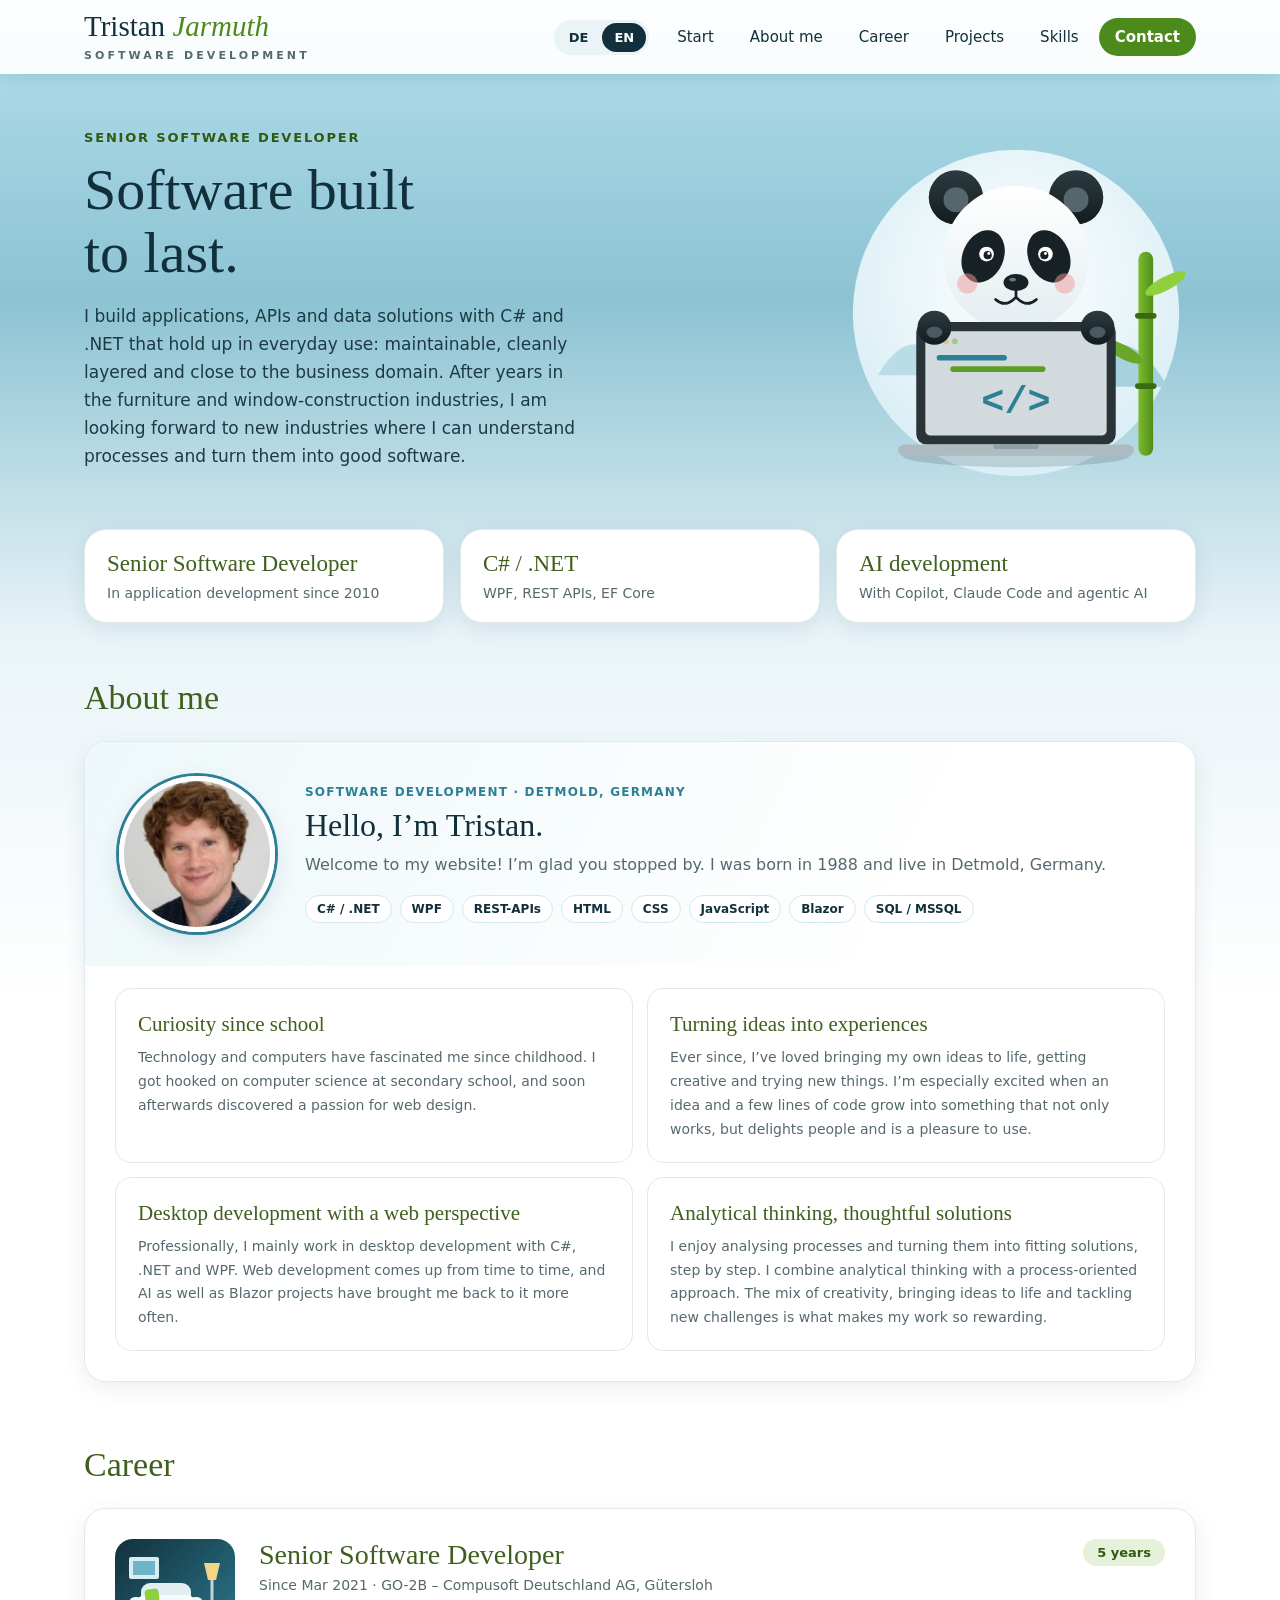
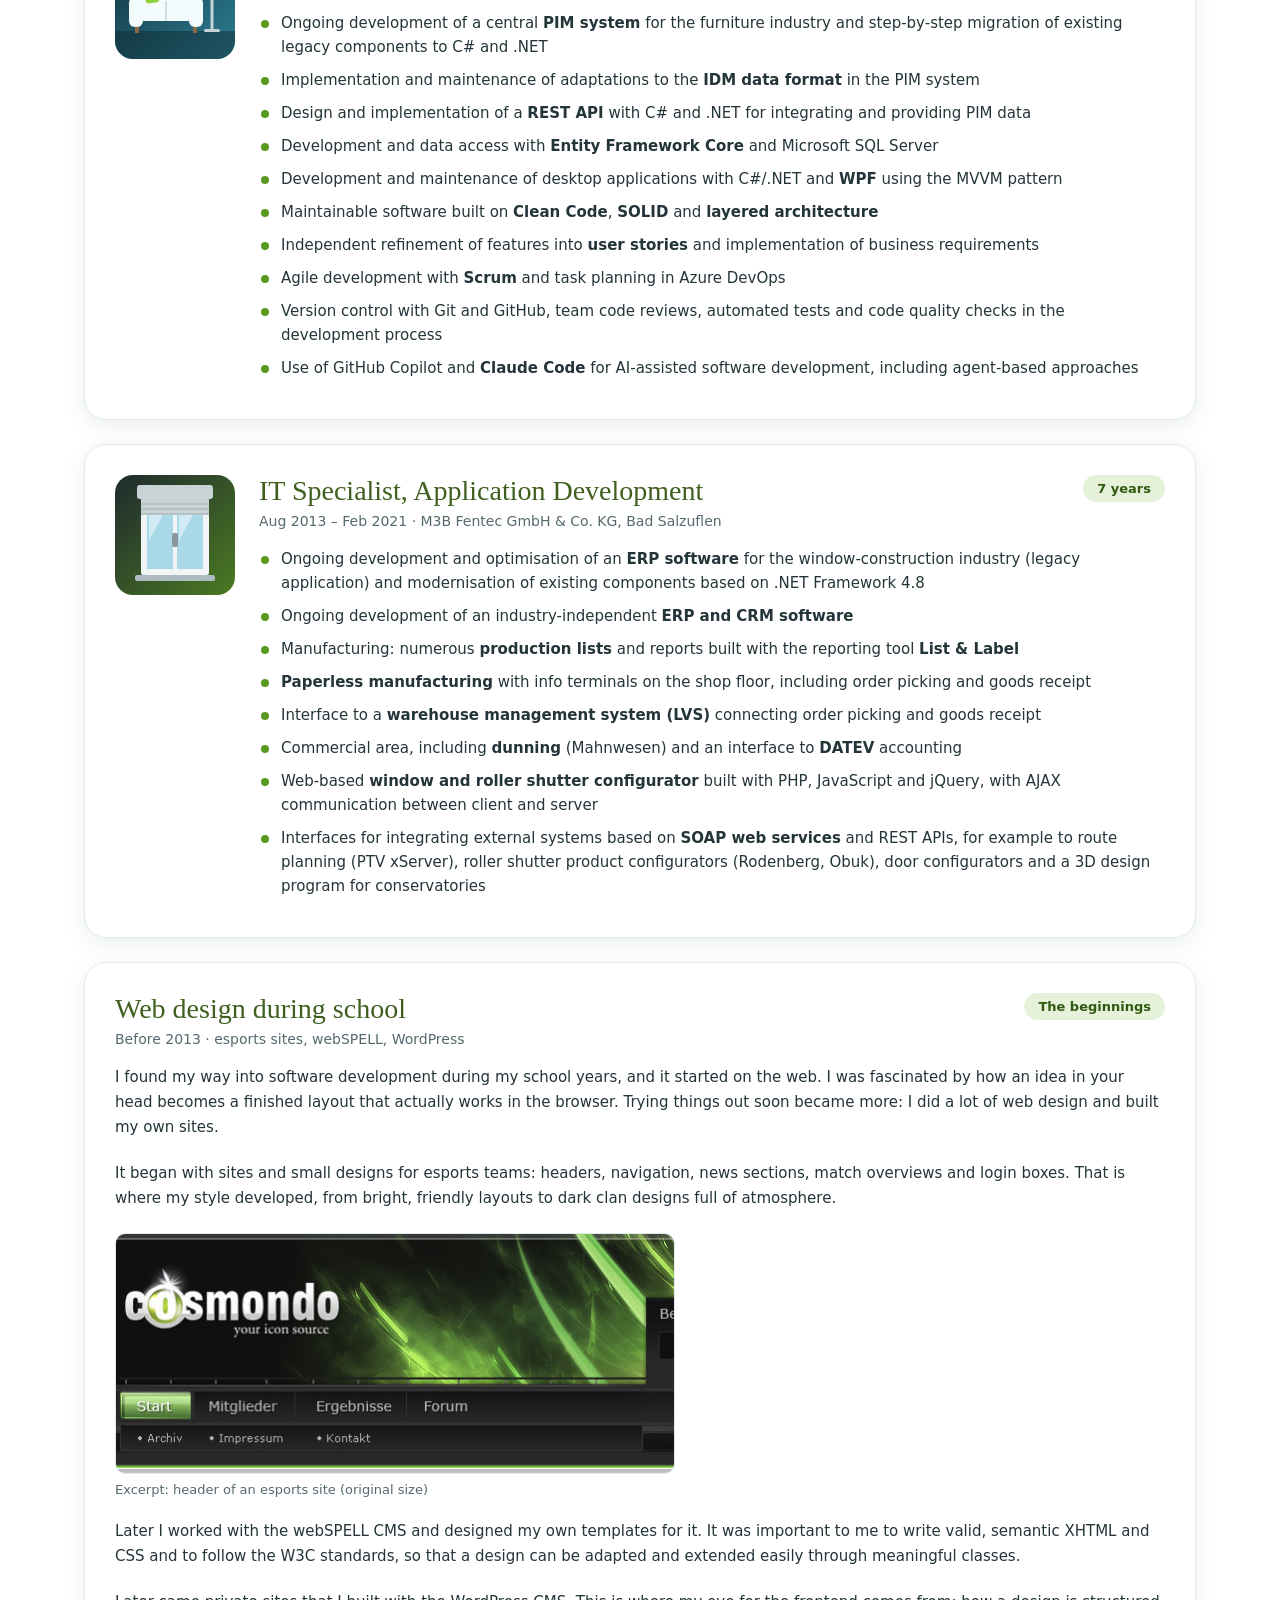
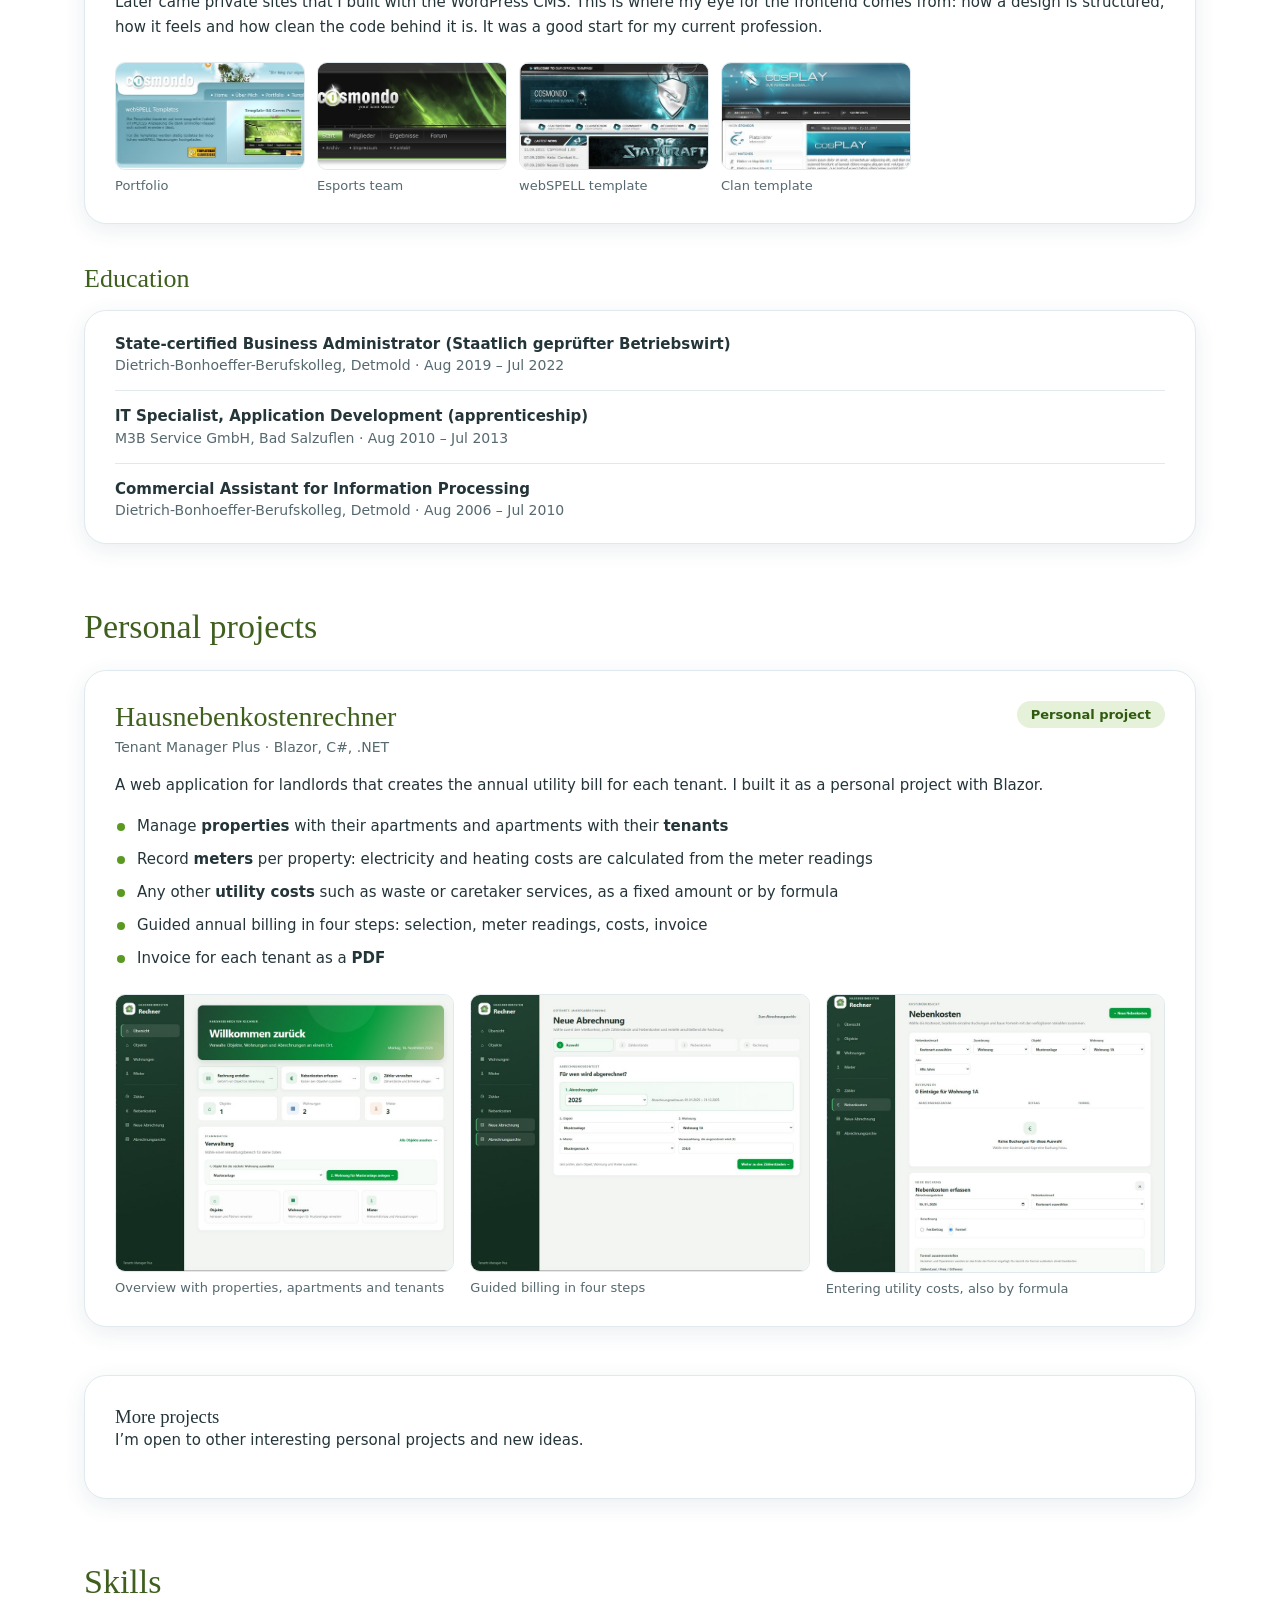
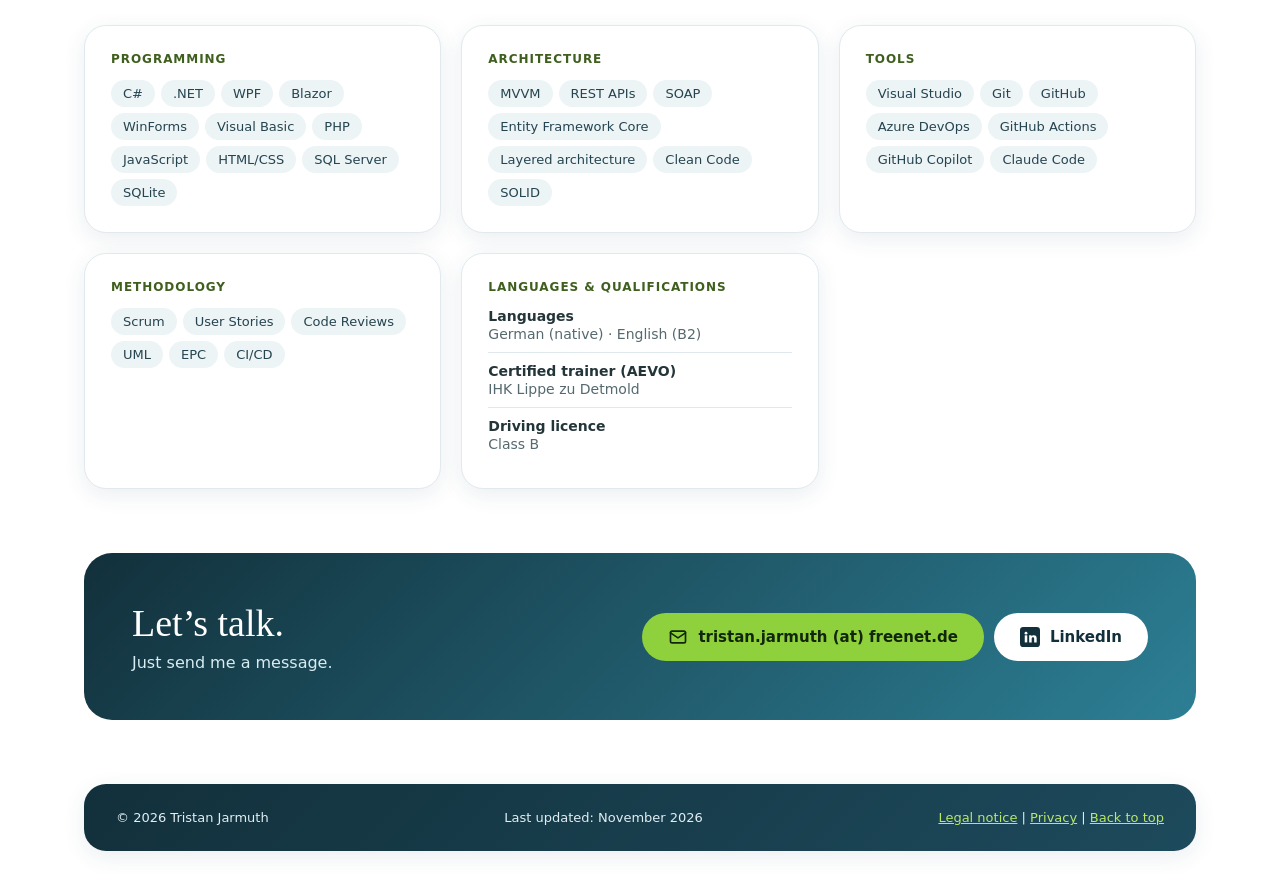
==== index.html @ af9ac6c4 "Refresh stylesheet cache for project spacing" ====
<!doctype html>
<html lang="de">
<head>
<meta charset="utf-8">
<meta name="viewport" content="width=device-width, initial-scale=1">
<title>Tristan Jarmuth | Softwareentwickler aus Detmold</title>
<meta name="description" content="Tristan Jarmuth aus Detmold, Lippe: Senior Softwareentwickler für C#, .NET, WPF und Blazor. Projekte, Webentwicklung und beruflicher Werdegang.">
<link rel="canonical" href="https://tjarmuth.github.io/">
<meta name="robots" content="index, follow">
<meta property="og:type" content="website">
<meta property="og:title" content="Tristan Jarmuth | Softwareentwickler aus Detmold">
<meta property="og:description" content="Senior Softwareentwickler aus Detmold, Lippe – mit Erfahrung in C#, .NET, WPF, Blazor und Webentwicklung.">
<meta property="og:url" content="https://tjarmuth.github.io/">
<meta property="og:locale" content="de_DE">
<meta property="og:site_name" content="Tristan Jarmuth">
<meta name="twitter:card" content="summary">
<script type="application/ld+json">
{
  "@context": "https://schema.org",
  "@type": "Person",
  "name": "Tristan Jarmuth",
  "url": "https://tjarmuth.github.io/",
  "jobTitle": "Senior Software Developer",
  "address": {
    "@type": "PostalAddress",
    "addressLocality": "Detmold",
    "addressRegion": "Lippe, North Rhine-Westphalia",
    "addressCountry": "DE"
  },
  "knowsAbout": ["C#", ".NET", "WPF", "Blazor", "Web development", "Software development"]
}
</script>
<link rel="stylesheet" href="css/style.css?v=20261117">
</head>
<body>
<div class="page">
<input type="radio" name="lang" id="lang-de" class="lang-input" checked="">
<input type="radio" name="lang" id="lang-en" class="lang-input">

<!-- ===== Kopfzeile ===== -->
<header class="site-header">
  <div class="header-bar container">
    <a class="logo" href="#start">
      <span>
        <span class="logo-name">Tristan <em>Jarmuth</em></span>
        <span class="logo-sub">Software Development</span>
      </span>
    </a>
    <div class="lang-switch">
      <label for="lang-de">DE</label>
      <label for="lang-en">EN</label>
    </div>
    <input type="checkbox" id="nav-toggle" class="nav-toggle">
    <label for="nav-toggle" class="burger"><span class="sr-only"><span lang="de">Menü</span><span lang="en">Menu</span></span>
      <svg width="22" height="22" viewBox="0 0 22 22" aria-hidden="true"><path d="M3 6h16M3 11h16M3 16h16" stroke="#12303b" stroke-width="2" stroke-linecap="round"></path></svg>
    </label>
    <nav class="menu">
      <a href="#start">Start</a>
      <a href="#ueber-mich"><span lang="de">Über mich</span><span lang="en">About me</span></a>
      <a href="#werdegang"><span lang="de">Werdegang</span><span lang="en">Career</span></a>
      <a href="#projekte"><span lang="de">Projekte</span><span lang="en">Projects</span></a>
      <a href="#skills">Skills</a>
      <a class="menu-cta" href="#kontakt"><span lang="de">Kontakt</span><span lang="en">Contact</span></a>
    </nav>
  </div>
</header>

<main class="container">

  <!-- ===== Start ===== -->
  <section id="start" class="hero">
    <div class="hero-text">
      <div class="eyebrow">Senior Software Developer</div>
      <h1><span lang="de">Software, die<br>lange trägt.</span><span lang="en">Software built<br>to last.</span></h1>
      <p><span lang="de">Ich entwickle mit C# und .NET Anwendungen, APIs und Datenlösungen, die im Alltag funktionieren: wartbar, sauber geschichtet und nah an der Fachlichkeit. Nach Jahren in der Möbel- und Fensterbaubranche freue ich mich auf neue Branchen, in denen ich Abläufe verstehen und daraus gute Software bauen kann.</span><span lang="en">I build applications, APIs and data solutions with C# and .NET that hold up in everyday use: maintainable, cleanly layered and close to the business domain. After years in the furniture and window-construction industries, I am looking forward to new industries where I can understand processes and turn them into good software.</span></p>
    </div>
    <div class="hero-art">
<svg width="340" height="340" viewBox="0 0 300 300" class="hero-svg" aria-hidden="true">
<defs>
<radialGradient id="pbg" cx="50%" cy="40%" r="60%"><stop offset="0" stop-color="#ffffff"></stop><stop offset="1" stop-color="#d9eef5"></stop></radialGradient>
<linearGradient id="pw" x1="0" y1="0" x2="0" y2="1"><stop offset="0" stop-color="#ffffff"></stop><stop offset="1" stop-color="#e3edf0"></stop></linearGradient>
<linearGradient id="pd" x1="0" y1="0" x2="0" y2="1"><stop offset="0" stop-color="#2d3b40"></stop><stop offset="1" stop-color="#121b1e"></stop></linearGradient>
<linearGradient id="pg" x1="0" y1="0" x2="1" y2="0"><stop offset="0" stop-color="#7dbb2e"></stop><stop offset="1" stop-color="#4f8d1a"></stop></linearGradient>
</defs>
<circle cx="150" cy="150" r="144" fill="url(#pbg)"></circle>
<path d="M28 205 Q60 150 96 205 Z" fill="#b9dce8"></path><path d="M200 215 Q240 140 284 215 Z" fill="#a6d2e0"></path>
<ellipse cx="150" cy="276" rx="100" ry="10" fill="#12303b" opacity="0.16"></ellipse>
<rect x="258" y="96" width="13" height="180" rx="6.5" fill="url(#pg)"></rect>
<rect x="255" y="150" width="19" height="5" rx="2.5" fill="#3a6b12"></rect><rect x="255" y="212" width="19" height="5" rx="2.5" fill="#3a6b12"></rect>
<ellipse cx="282" cy="124" rx="20" ry="6" fill="#8fd13c" transform="rotate(-28 282 124)"></ellipse><ellipse cx="244" cy="184" rx="20" ry="6" fill="#6aa629" transform="rotate(28 244 184)"></ellipse>
<circle cx="97" cy="48" r="24" fill="url(#pd)"></circle><circle cx="203" cy="48" r="24" fill="url(#pd)"></circle>
<circle cx="97" cy="50" r="11" fill="#55666c"></circle><circle cx="203" cy="50" r="11" fill="#55666c"></circle>
<circle cx="150" cy="102" r="64" fill="url(#pw)"></circle>
<ellipse cx="121" cy="100" rx="18" ry="24" fill="#182125" transform="rotate(24 121 100)"></ellipse><ellipse cx="179" cy="100" rx="18" ry="24" fill="#182125" transform="rotate(-24 179 100)"></ellipse>
<circle cx="124" cy="98" r="6.5" fill="#ffffff"></circle><circle cx="176" cy="98" r="6.5" fill="#ffffff"></circle>
<circle cx="125" cy="99" r="3.6" fill="#182125"></circle><circle cx="175" cy="99" r="3.6" fill="#182125"></circle>
<circle cx="126" cy="97.5" r="1.3" fill="#ffffff"></circle><circle cx="176" cy="97.5" r="1.3" fill="#ffffff"></circle>
<ellipse cx="150" cy="123" rx="11" ry="7.5" fill="#182125"></ellipse><ellipse cx="147" cy="120.5" rx="3" ry="1.6" fill="#6a7c82"></ellipse>
<path d="M150 130 L150 136 M150 136 Q141 146 132 138 M150 136 Q159 146 168 138" fill="none" stroke="#182125" stroke-width="2.4" stroke-linecap="round"></path>
<circle cx="107" cy="124" r="9" fill="#f29a9a" opacity="0.5"></circle><circle cx="193" cy="124" r="9" fill="#f29a9a" opacity="0.5"></circle>
<rect x="62" y="158" width="176" height="108" rx="9" fill="#2a3338"></rect>
<rect x="70" y="166" width="160" height="92" rx="4" fill="#d3dadd"></rect>
<circle cx="80" cy="175" r="2.6" fill="#c9a0a0"></circle><circle cx="88" cy="175" r="2.6" fill="#d8c58a"></circle><circle cx="96" cy="175" r="2.6" fill="#a3c98a"></circle>
<rect x="80" y="187" width="62" height="5" rx="2.5" fill="#2d7f95"></rect><rect x="92" y="197" width="84" height="5" rx="2.5" fill="#5f9e24"></rect><text x="150" y="238" text-anchor="middle" font-family="'Courier New', monospace" font-size="34" font-weight="700" fill="#2d7f95">&lt;/&gt;</text>
<rect x="46" y="266" width="208" height="10" rx="5" fill="#aebcc1"></rect><rect x="130" y="266" width="40" height="4" rx="2" fill="#8fa0a6"></rect>
<circle cx="78" cy="163" r="15" fill="url(#pd)"></circle><circle cx="222" cy="163" r="15" fill="url(#pd)"></circle>
<ellipse cx="78" cy="167" rx="7" ry="5" fill="#4a5a60"></ellipse><ellipse cx="222" cy="167" rx="7" ry="5" fill="#4a5a60"></ellipse>
</svg>
    </div>
  </section>

  <div class="facts">
    <div class="card fact"><strong>Senior Software Developer</strong><span><span lang="de">Seit 2010 in der Anwendungsentwicklung</span><span lang="en">In application development since 2010</span></span></div>
    <div class="card fact"><strong>C# / .NET</strong><span><span lang="de">WPF, REST-APIs, EF Core</span><span lang="en">WPF, REST APIs, EF Core</span></span></div>
    <div class="card fact"><strong><span lang="de">AI-Entwicklung</span><span lang="en">AI development</span></strong><span><span lang="de">Mit Copilot, Claude Code und Agentic AI</span><span lang="en">With Copilot, Claude Code and agentic AI</span></span></div>
  </div>

  <!-- ===== Über mich ===== -->
  <section id="ueber-mich" class="section">
    <h2 class="section-title"><span lang="de">Über mich</span><span lang="en">About me</span></h2>
    <div class="card about">
      <div class="about-profile">
        <img class="about-photo" src="images/tristan.jpg" alt="Tristan Jarmuth" width="206" height="206">
        <div class="about-profile-copy">
          <p class="about-kicker"><span lang="de">Softwareentwicklung · Detmold, Lippe</span><span lang="en">Software development · Detmold, Germany</span></p>
          <h3><span lang="de">Hallo, ich bin Tristan.</span><span lang="en">Hello, I’m Tristan.</span></h3>
          <p class="about-welcome"><span lang="de">Willkommen auf meiner Webseite! Schön, dass du vorbeischaust. Ich bin Jahrgang 1988 und lebe in Detmold.</span><span lang="en">Welcome to my website! I’m glad you stopped by. I was born in 1988 and live in Detmold, Germany.</span></p>
          <div class="about-tags" aria-label="Technologien">
            <span>C# / .NET</span><span>WPF</span><span>REST-APIs</span><span>HTML</span><span>CSS</span><span>JavaScript</span><span>Blazor</span><span>SQL / MSSQL</span>
          </div>
        </div>
      </div>
      <div class="about-grid">
        <article class="about-card">
          <h4><span lang="de">Neugier seit der Schulzeit</span><span lang="en">Curiosity since school</span></h4>
          <p><span lang="de">Meine Begeisterung für Technik und Computer begleitet mich seit meiner Kindheit. Schon in der weiterführenden Schule hat mich die Informatik gepackt, wenig später kam die Faszination für Webdesign dazu.</span><span lang="en">Technology and computers have fascinated me since childhood. I got hooked on computer science at secondary school, and soon afterwards discovered a passion for web design.</span></p>
        </article>
        <article class="about-card">
          <h4><span lang="de">Ideen werden zu Erlebnissen</span><span lang="en">Turning ideas into experiences</span></h4>
          <p><span lang="de">Seitdem liebe ich es, eigene Ideen umzusetzen, kreativ zu sein und Neues auszuprobieren. Besonders begeistert mich, wenn aus einer ersten Idee und ein paar Zeilen Code Schritt für Schritt etwas entsteht, das nicht nur funktioniert, sondern auch andere Menschen begeistert und gerne genutzt wird.</span><span lang="en">Ever since, I’ve loved bringing my own ideas to life, getting creative and trying new things. I’m especially excited when an idea and a few lines of code grow into something that not only works, but delights people and is a pleasure to use.</span></p>
        </article>
        <article class="about-card">
          <h4><span lang="de">Desktop mit Blick aufs Web</span><span lang="en">Desktop development with a web perspective</span></h4>
          <p><span lang="de">Beruflich bin ich heute vor allem im Desktop-Bereich zu Hause, mit C#, .NET und WPF. Das Web begleitet mich dabei immer wieder. Durch KI und Projekte mit Blazor beschäftige ich mich auch wieder mehr mit Webentwicklung.</span><span lang="en">Professionally, I mainly work in desktop development with C#, .NET and WPF. Web development comes up from time to time, and AI as well as Blazor projects have brought me back to it more often.</span></p>
        </article>
        <article class="about-card">
          <h4><span lang="de">Analytisch denken, Lösungen gestalten</span><span lang="en">Analytical thinking, thoughtful solutions</span></h4>
          <p><span lang="de">Ich analysiere gerne Prozesse und entwickle daraus Schritt für Schritt passende Lösungen. Dabei verbinde ich analytisches Denken mit einer prozessorientierten Arbeitsweise. Die Mischung aus Kreativität, eigenen Ideen und immer neuen Herausforderungen macht meinen Beruf für mich so spannend.</span><span lang="en">I enjoy analysing processes and turning them into fitting solutions, step by step. I combine analytical thinking with a process-oriented approach. The mix of creativity, bringing ideas to life and tackling new challenges is what makes my work so rewarding.</span></p>
        </article>
        <template id="about-open-2027">
          <aside class="about-open">
            <h4><span lang="de">Offen für neue Möglichkeiten</span><span lang="en">Open to new opportunities</span></h4>
            <p><span lang="de">Ich freue mich darauf, meine Erfahrung mit C# und .NET in neue Projekte einzubringen, Neues dazuzulernen und mich mit modernen Technologien und KI weiterzuentwickeln. Besonders wichtig sind mir interessante Aufgaben, eigene Gestaltungsmöglichkeiten und ein gutes Miteinander im Team.</span><span lang="en">I’m looking forward to bringing my experience with C# and .NET to new projects, learning new things, and continuing to grow with modern technologies and AI. Interesting work, room to shape solutions, and a supportive team are especially important to me.</span></p>
          </aside>
        </template>
      </div>
    </div>
  </section>

  <!-- ===== Werdegang ===== -->
  <section id="werdegang" class="section">
    <h2 class="section-title"><span lang="de">Werdegang</span><span lang="en">Career</span></h2>

    <article class="card job">
      <div class="thumb thumb--blue" aria-hidden="true"><svg viewBox="0 0 120 120" role="presentation"><rect x="0" y="92" width="120" height="28" fill="#0d2229" opacity="0.45"></rect><rect x="14" y="18" width="30" height="22" rx="2" fill="#d8edf2"></rect><rect x="18" y="22" width="22" height="14" fill="#6fb5c9"></rect><path d="M89 24 L105 24 L101 41 L93 41 Z" fill="#f2d48a"></path><rect x="95.5" y="41" width="3" height="51" fill="#c3d3d8"></rect><rect x="89" y="90" width="16" height="3" rx="1.5" fill="#c3d3d8"></rect><rect x="26" y="44" width="50" height="24" rx="9" fill="#e2eef1"></rect><rect x="22" y="56" width="58" height="26" rx="8" fill="#f4fbfc"></rect><rect x="14" y="58" width="14" height="30" rx="6" fill="#f4fbfc"></rect><rect x="74" y="58" width="14" height="30" rx="6" fill="#f4fbfc"></rect><path d="M51 62 V82" stroke="#c3d3d8" stroke-width="1.5"></path><rect x="30" y="50" width="14" height="14" rx="4" fill="#8fd13c" transform="rotate(-8 37 57)"></rect><rect x="20" y="88" width="4" height="6" fill="#8a6a45"></rect><rect x="78" y="88" width="4" height="6" fill="#8a6a45"></rect></svg></div>
      <div>
        <header class="job-head">
          <div>
            <h3>Senior Software Developer</h3>
            <p class="meta"><span lang="de">Seit 03.2021 · GO-2B – Compusoft Deutschland AG, Gütersloh</span><span lang="en">Since Mar 2021 · GO-2B – Compusoft Deutschland AG, Gütersloh</span></p>
          </div>
          <span class="badge"><span lang="de">5 Jahre</span><span lang="en">5 years</span></span>
        </header>
        <ul class="list">
          <li><span lang="de">Weiterentwicklung eines zentralen <strong>PIM-Systems</strong> für die Möbelbranche sowie schrittweise Migration bestehender Legacy-Komponenten nach C# und .NET</span><span lang="en">Ongoing development of a central <strong>PIM system</strong> for the furniture industry and step-by-step migration of existing legacy components to C# and .NET</span></li>
          <li><span lang="de">Implementierung und Pflege von Anpassungen des <strong>IDM-Datenformats</strong> im PIM-System</span><span lang="en">Implementation and maintenance of adaptations to the <strong>IDM data format</strong> in the PIM system</span></li>
          <li><span lang="de">Konzeption und Implementierung einer <strong>REST-API</strong> mit C# und .NET zur Integration und Bereitstellung von PIM-Daten</span><span lang="en">Design and implementation of a <strong>REST API</strong> with C# and .NET for integrating and providing PIM data</span></li>
          <li><span lang="de">Entwicklung und Datenzugriff mit <strong>Entity Framework Core</strong> und Microsoft SQL Server</span><span lang="en">Development and data access with <strong>Entity Framework Core</strong> and Microsoft SQL Server</span></li>
          <li><span lang="de">Entwicklung und Pflege von Desktop-Anwendungen mit C#/.NET und <strong>WPF</strong> unter Verwendung des MVVM-Patterns</span><span lang="en">Development and maintenance of desktop applications with C#/.NET and <strong>WPF</strong> using the MVVM pattern</span></li>
          <li><span lang="de">Umsetzung wartbarer Software nach <strong>Clean Code</strong>, <strong>SOLID</strong> und <strong>Schichtenarchitektur</strong></span><span lang="en">Maintainable software built on <strong>Clean Code</strong>, <strong>SOLID</strong> and <strong>layered architecture</strong></span></li>
          <li><span lang="de">Selbstständige Konkretisierung von Features in <strong>User Stories</strong> sowie Umsetzung fachlicher Anforderungen</span><span lang="en">Independent refinement of features into <strong>user stories</strong> and implementation of business requirements</span></li>
          <li><span lang="de">Agile Softwareentwicklung nach <strong>Scrum</strong> und Aufgabenplanung mit Azure DevOps</span><span lang="en">Agile development with <strong>Scrum</strong> and task planning in Azure DevOps</span></li>
          <li><span lang="de">Versionsverwaltung mit Git und GitHub, teaminterne Code Reviews sowie automatisierte Tests und Code-Qualitätsprüfungen im Entwicklungsprozess</span><span lang="en">Version control with Git and GitHub, team code reviews, automated tests and code quality checks in the development process</span></li>
          <li><span lang="de">Einsatz von GitHub Copilot und <strong>Claude Code</strong> zur KI-gestützten Softwareentwicklung, einschließlich agentenbasierter Entwicklungsansätze</span><span lang="en">Use of GitHub Copilot and <strong>Claude Code</strong> for AI-assisted software development, including agent-based approaches</span></li>
        </ul>
      </div>
    </article>

    <article class="card job">
      <div class="thumb thumb--green" aria-hidden="true"><svg viewBox="0 0 120 120" role="presentation"><rect x="22" y="10" width="76" height="14" rx="3" fill="#c9d3d6"></rect><rect x="26" y="24" width="68" height="76" rx="2" fill="#f1f5f6"></rect><rect x="32" y="30" width="26" height="64" fill="#a9d9e8"></rect><rect x="62" y="30" width="26" height="64" fill="#a9d9e8"></rect><path d="M34 40 L48 40 L34 66 Z" fill="#ffffff" opacity="0.45"></path><path d="M64 40 L78 40 L64 66 Z" fill="#ffffff" opacity="0.45"></path><rect x="57" y="58" width="6" height="14" rx="2" fill="#8a979c"></rect><rect x="26" y="24" width="68" height="16" fill="#c9d3d6"></rect><path d="M26 29H94M26 34H94M26 39H94" stroke="#9fb0b6" stroke-width="1.2"></path><rect x="20" y="100" width="80" height="6" rx="2" fill="#aebcc1"></rect></svg></div>
      <div>
        <header class="job-head">
          <div>
            <h3><span lang="de">Fachinformatiker Anwendungsentwicklung</span><span lang="en">IT Specialist, Application Development</span></h3>
            <p class="meta"><span lang="de">08.2013 – 02.2021 · M3B Fentec GmbH &amp; Co. KG, Bad Salzuflen</span><span lang="en">Aug 2013 – Feb 2021 · M3B Fentec GmbH &amp; Co. KG, Bad Salzuflen</span></p>
          </div>
          <span class="badge"><span lang="de">7 Jahre</span><span lang="en">7 years</span></span>
        </header>
        <ul class="list">
          <li><span lang="de">Weiterentwicklung und Optimierung einer <strong>ERP-Software</strong> für die Fensterbaubranche (Legacy-Applikation) sowie Modernisierung bestehender Komponenten auf Basis des .NET Frameworks 4.8</span><span lang="en">Ongoing development and optimisation of an <strong>ERP software</strong> for the window-construction industry (legacy application) and modernisation of existing components based on .NET Framework 4.8</span></li>
          <li><span lang="de">Weiterentwicklung einer branchenunabhängigen <strong>ERP- und CRM-Software</strong></span><span lang="en">Ongoing development of an industry-independent <strong>ERP and CRM software</strong></span></li>
          <li><span lang="de">Fertigung: zahlreiche <strong>Fertigungslisten</strong> und Auswertungen mit dem Reporting-Tool <strong>List &amp; Label</strong></span><span lang="en">Manufacturing: numerous <strong>production lists</strong> and reports built with the reporting tool <strong>List &amp; Label</strong></span></li>
          <li><span lang="de"><strong>Papierlose Fertigung</strong> mit Infoterminals in der Produktion, einschließlich Kommissionierung und Wareneingang</span><span lang="en"><strong>Paperless manufacturing</strong> with info terminals on the shop floor, including order picking and goods receipt</span></li>
          <li><span lang="de">Schnittstelle zu einem <strong>LVS (Lagerverwaltungssystem)</strong> zur Anbindung von Kommissionierung und Wareneingang</span><span lang="en">Interface to a <strong>warehouse management system (LVS)</strong> connecting order picking and goods receipt</span></li>
          <li><span lang="de">Kaufmännischer Bereich, unter anderem das <strong>Mahnwesen</strong> und eine Schnittstelle zur <strong>DATEV</strong>-Buchhaltung</span><span lang="en">Commercial area, including <strong>dunning</strong> (Mahnwesen) and an interface to <strong>DATEV</strong> accounting</span></li>
          <li><span lang="de">Entwicklung eines webbasierten <strong>Fenster- und Rollladenkonfigurators</strong> mit PHP, JavaScript und jQuery sowie AJAX-basierter Kommunikation zwischen Client und Server</span><span lang="en">Web-based <strong>window and roller shutter configurator</strong> built with PHP, JavaScript and jQuery, with AJAX communication between client and server</span></li>
          <li><span lang="de">Implementierung von Schnittstellen zur Integration externer Systeme auf Basis von <strong>SOAP-Webservices</strong> und REST-APIs, zum Beispiel zur Tourenplanung (PTV xServer), zu Rollladen-Produktkonfiguratoren (Rodenberg, Obuk), zu Türenkonfiguratoren und zu einem 3D-Konstruktionsprogramm für Wintergärten</span><span lang="en">Interfaces for integrating external systems based on <strong>SOAP web services</strong> and REST APIs, for example to route planning (PTV xServer), roller shutter product configurators (Rodenberg, Obuk), door configurators and a 3D design program for conservatories</span></li>
        </ul>
      </div>
    </article>

    <article class="card personal">
      <header class="job-head">
        <div>
          <h3><span lang="de">Webdesign in der Schulzeit</span><span lang="en">Web design during school</span></h3>
          <p class="meta"><span lang="de">Vor 2013 · E-Sport-Seiten, webSPELL, WordPress</span><span lang="en">Before 2013 · esports sites, webSPELL, WordPress</span></p>
        </div>
        <span class="badge"><span lang="de">Die Anfänge</span><span lang="en">The beginnings</span></span>
      </header>
      <p><span lang="de">Meinen Einstieg in die Softwareentwicklung habe ich schon in der Schulzeit gefunden, und zwar im Web. Mich hat fasziniert, wie aus einer Idee im Kopf ein fertiges Layout wird, das im Browser wirklich funktioniert. Aus dem Ausprobieren wurde schnell mehr: Ich habe viel Webdesign gemacht und eigene Seiten gebaut.</span><span lang="en">I found my way into software development during my school years, and it started on the web. I was fascinated by how an idea in your head becomes a finished layout that actually works in the browser. Trying things out soon became more: I did a lot of web design and built my own sites.</span></p>
      <p><span lang="de">Den Anfang machten Seiten und kleine Designs für E-Sport-Teams: Header, Navigation, News-Bereiche, Match-Übersichten und Login-Boxen. Dabei hat sich mein Stil entwickelt, von hellen, freundlichen Layouts bis zu dunklen Clan-Designs mit viel Atmosphäre.</span><span lang="en">It began with sites and small designs for esports teams: headers, navigation, news sections, match overviews and login boxes. That is where my style developed, from bright, friendly layouts to dark clan designs full of atmosphere.</span></p>
      <figure class="shot"><img src="images/webdesign-header-esport.jpg" alt="" loading="lazy" width="560" height="240"><figcaption><span lang="de">Ausschnitt: Header einer E-Sport-Seite (Originalgröße)</span><span lang="en">Excerpt: header of an esports site (original size)</span></figcaption></figure>
      <p><span lang="de">Später habe ich mit dem CMS webSPELL gearbeitet und eigene Templates dafür gestaltet. Mir war wichtig, valides, semantisches XHTML und CSS zu schreiben und mich an die W3C-Vorgaben zu halten, damit sich ein Design über sinnvolle Klassen leicht anpassen und erweitern lässt.</span><span lang="en">Later I worked with the webSPELL CMS and designed my own templates for it. It was important to me to write valid, semantic XHTML and CSS and to follow the W3C standards, so that a design can be adapted and extended easily through meaningful classes.</span></p>
      <p><span lang="de">Noch später sind private Seiten dazugekommen, die ich mit dem CMS WordPress umgesetzt habe. Aus dieser Zeit stammt mein Blick für das Frontend: wie ein Design aufgebaut ist, wie es sich anfühlt und wie sauber der Code dahinter ist. Für meinen heutigen Beruf war das ein guter Einstieg.</span><span lang="en">Later came private sites that I built with the WordPress CMS. This is where my eye for the frontend comes from: how a design is structured, how it feels and how clean the code behind it is. It was a good start for my current profession.</span></p>
      <ul class="gallery">
        <li>
          <figure>
            <a href="images/webdesign-portfolio.png" target="_blank" rel="noopener">
              <img src="images/thumb-portfolio.jpg" alt="Portfolio-Website mit webSPELL-Templates" loading="lazy" width="400" height="225">
            </a>
            <figcaption><span lang="de">Portfolio</span><span lang="en">Portfolio</span></figcaption>
          </figure>
        </li>
        <li>
          <figure>
            <a href="images/webdesign-esport-team.jpg" target="_blank" rel="noopener">
              <img src="images/thumb-esport.jpg" alt="Grünes Webdesign für ein E-Sport-Team" loading="lazy" width="400" height="225">
            </a>
            <figcaption><span lang="de">E-Sport-Team</span><span lang="en">Esports team</span></figcaption>
          </figure>
        </li>
        <li>
          <figure>
            <a href="images/webdesign-webspell-template.jpg" target="_blank" rel="noopener">
              <img src="images/thumb-webspell.jpg" alt="Dunkles webSPELL-Template im StarCraft-Design" loading="lazy" width="400" height="225">
            </a>
            <figcaption><span lang="de">webSPELL-Template</span><span lang="en">webSPELL template</span></figcaption>
          </figure>
        </li>
        <li>
          <figure>
            <a href="images/webdesign-clan-template.png" target="_blank" rel="noopener">
              <img src="images/thumb-clan.jpg" alt="Blaues Clan-Template für ein E-Sport-Team" loading="lazy" width="400" height="225">
            </a>
            <figcaption><span lang="de">Clan-Template</span><span lang="en">Clan template</span></figcaption>
          </figure>
        </li>
      </ul>
    </article>

    <h3 class="subtitle"><span lang="de">Ausbildung</span><span lang="en">Education</span></h3>
    <ul class="card edu">
      <li><strong><span lang="de">Staatlich geprüfter Betriebswirt</span><span lang="en">State-certified Business Administrator (Staatlich geprüfter Betriebswirt)</span></strong><span><span lang="de">Dietrich-Bonhoeffer-Berufskolleg, Detmold · 08.2019 – 07.2022</span><span lang="en">Dietrich-Bonhoeffer-Berufskolleg, Detmold · Aug 2019 – Jul 2022</span></span></li>
      <li><strong><span lang="de">Fachinformatiker Anwendungsentwicklung</span><span lang="en">IT Specialist, Application Development (apprenticeship)</span></strong><span><span lang="de">M3B Service GmbH, Bad Salzuflen · 08.2010 – 07.2013</span><span lang="en">M3B Service GmbH, Bad Salzuflen · Aug 2010 – Jul 2013</span></span></li>
      <li><strong><span lang="de">Kfm. Assistent für Informationsverarbeitung</span><span lang="en">Commercial Assistant for Information Processing</span></strong><span><span lang="de">Dietrich-Bonhoeffer-Berufskolleg, Detmold · 08.2006 – 07.2010</span><span lang="en">Dietrich-Bonhoeffer-Berufskolleg, Detmold · Aug 2006 – Jul 2010</span></span></li>
    </ul>
  </section>

  <!-- ===== Projekte ===== -->
  <section id="projekte" class="section">
    <h2 class="section-title"><span lang="de">Private Projekte</span><span lang="en">Personal projects</span></h2>
    <article class="card project">
      <header class="job-head">
        <div>
          <h3>Hausnebenkostenrechner</h3>
          <p class="meta">Tenant Manager Plus · Blazor, C#, .NET</p>
        </div>
        <span class="badge"><span lang="de">Privates Projekt</span><span lang="en">Personal project</span></span>
      </header>
      <p><span lang="de">Eine Webanwendung für Vermieter, mit der sich die jährliche Nebenkostenabrechnung für jeden Mieter erstellen lässt. Ich habe sie als privates Projekt mit Blazor entwickelt.</span><span lang="en">A web application for landlords that creates the annual utility bill for each tenant. I built it as a personal project with Blazor.</span></p>
      <ul class="list">
        <li><span lang="de"><strong>Objekte</strong> mit ihren Wohnungen und Wohnungen mit ihren <strong>Mietern</strong> verwalten</span><span lang="en">Manage <strong>properties</strong> with their apartments and apartments with their <strong>tenants</strong></span></li>
        <li><span lang="de"><strong>Zähler</strong> pro Objekt erfassen: Strom und Heizkosten werden über die Zählerstände berechnet</span><span lang="en">Record <strong>meters</strong> per property: electricity and heating costs are calculated from the meter readings</span></li>
        <li><span lang="de">Beliebige weitere <strong>Nebenkosten</strong> wie Abfall oder Hausmeistertätigkeiten, als Festbetrag oder per Formel</span><span lang="en">Any other <strong>utility costs</strong> such as waste or caretaker services, as a fixed amount or by formula</span></li>
        <li><span lang="de">Geführte Jahresabrechnung in vier Schritten: Auswahl, Zählerstände, Nebenkosten, Rechnung</span><span lang="en">Guided annual billing in four steps: selection, meter readings, costs, invoice</span></li>
        <li><span lang="de">Ausgabe der Rechnung für jeden Mieter als <strong>PDF</strong></span><span lang="en">Invoice for each tenant as a <strong>PDF</strong></span></li>
      </ul>
      <ul class="shots3">
        <li><figure><img src="images/projekt-uebersicht.jpg" alt="" loading="lazy" width="900" height="738"><figcaption><span lang="de">Übersicht mit Objekten, Wohnungen und Mietern</span><span lang="en">Overview with properties, apartments and tenants</span></figcaption></figure></li>
        <li><figure><img src="images/projekt-abrechnung.jpg" alt="" loading="lazy" width="900" height="738"><figcaption><span lang="de">Geführte Abrechnung in vier Schritten</span><span lang="en">Guided billing in four steps</span></figcaption></figure></li>
        <li><figure><img src="images/projekt-nebenkosten.jpg" alt="" loading="lazy" width="900" height="738"><figcaption><span lang="de">Nebenkosten erfassen, auch per Formel</span><span lang="en">Entering utility costs, also by formula</span></figcaption></figure></li>
      </ul>
    </article>
    <article class="card project project--spaced">
      <h3><span lang="de">Weitere Projekte</span><span lang="en">More projects</span></h3>
      <p><span lang="de">Ich bin offen für weitere spannende private Projekte und neue Ideen.</span><span lang="en">I’m open to other interesting personal projects and new ideas.</span></p>
    </article>
  </section>

  <!-- ===== Skills ===== -->
  <section id="skills" class="section">
    <h2 class="section-title">Skills</h2>
    <div class="skill-grid">
      <div class="card skill-card">
        <h3><span lang="de">Programmierung</span><span lang="en">Programming</span></h3>
        <ul class="chips"><li>C#</li><li>.NET</li><li>WPF</li><li>Blazor</li><li>WinForms</li><li>Visual Basic</li><li>PHP</li><li>JavaScript</li><li>HTML/CSS</li><li>SQL Server</li><li>SQLite</li></ul>
      </div>
      <div class="card skill-card">
        <h3><span lang="de">Architektur</span><span lang="en">Architecture</span></h3>
        <ul class="chips"><li>MVVM</li><li><span lang="de">REST-APIs</span><span lang="en">REST APIs</span></li><li>SOAP</li><li>Entity Framework Core</li><li><span lang="de">Schichtenarchitektur</span><span lang="en">Layered architecture</span></li><li>Clean Code</li><li>SOLID</li></ul>
      </div>
      <div class="card skill-card">
        <h3>Tools</h3>
        <ul class="chips"><li>Visual Studio</li><li>Git</li><li>GitHub</li><li>Azure DevOps</li><li>GitHub Actions</li><li>GitHub Copilot</li><li>Claude Code</li></ul>
      </div>
      <div class="card skill-card">
        <h3><span lang="de">Methodik</span><span lang="en">Methodology</span></h3>
        <ul class="chips"><li>Scrum</li><li>User Stories</li><li>Code Reviews</li><li>UML</li><li><span lang="de">EPK</span><span lang="en">EPC</span></li><li>CI/CD</li></ul>
      </div>
      <div class="card skill-card">
        <h3><span lang="de">Sprachen &amp; Qualifikation</span><span lang="en">Languages &amp; Qualifications</span></h3>
        <dl class="facts-list">
          <div><dt><span lang="de">Sprachen</span><span lang="en">Languages</span></dt><dd><span lang="de">Deutsch (Muttersprache) · Englisch (B2)</span><span lang="en">German (native) · English (B2)</span></dd></div>
          <div><dt><span lang="de">Ausbilder gem. AEVO</span><span lang="en">Certified trainer (AEVO)</span></dt><dd>IHK Lippe zu Detmold</dd></div>
          <div><dt><span lang="de">Führerschein</span><span lang="en">Driving licence</span></dt><dd><span lang="de">Klasse B</span><span lang="en">Class B</span></dd></div>
        </dl>
      </div>
    </div>
  </section>

  <!-- ===== Kontakt ===== -->
  <section id="kontakt" class="contact">
    <div>
      <h2><span lang="de">Lass uns reden.</span><span lang="en">Let’s talk.</span></h2>
      <p><span lang="de">Schreib mir einfach eine Nachricht.</span><span lang="en">Just send me a message.</span></p>
    </div>
    <div class="contact-actions">
      <a class="btn btn-accent btn-with-icon mail-link" href="#kontakt" data-u="tristan.jarmuth" data-d="freenet.de" rel="nofollow"><svg class="btn-icon" viewBox="0 0 24 24" fill="none" stroke="currentColor" stroke-width="2" stroke-linecap="round" stroke-linejoin="round" aria-hidden="true"><rect x="3" y="5" width="18" height="14" rx="2"/><path d="m3 7 9 6 9-6"/></svg></a>
      <a class="btn btn-light btn-with-icon" href="https://www.linkedin.com/in/tristan-jarmuth-731061437" target="_blank" rel="noopener noreferrer"><svg class="btn-icon" viewBox="0 0 24 24" aria-hidden="true"><rect width="24" height="24" rx="4" fill="currentColor"/><circle cx="7.2" cy="7.4" r="1.7" fill="#fff"/><rect x="5.7" y="10" width="3" height="8.5" fill="#fff"/><path d="M11 10h2.8v1.2c.5-.9 1.6-1.4 2.8-1.4 2.4 0 3.4 1.5 3.4 3.8v4.9h-3v-4.4c0-1.1-.4-1.8-1.4-1.8-1.1 0-1.6.8-1.6 1.9v4.3H11z" fill="#fff"/></svg><span>LinkedIn</span></a>
    </div>
  </section>
</main>


<!-- ===== Fußzeile ===== -->
<footer class="site-footer">
  <div class="footer-bar container">
    <span>© 2026 Tristan Jarmuth</span>
    <span><span lang="de">Zuletzt aktualisiert: November 2026</span><span lang="en">Last updated: November 2026</span></span>
    <span><a href="impressum.html"><span lang="de">Impressum</span><span lang="en">Legal notice</span></a> | <a href="datenschutz.html"><span lang="de">Datenschutz</span><span lang="en">Privacy</span></a> | <a href="#start"><span lang="de">Seitenanfang</span><span lang="en">Back to top</span></a></span>
  </div>
</footer>

</div>
<script src="js/main.js"></script>
</body>
</html>
---- css/style.css ----
/* ===== Design-Variablen: Farben, Schriften, Rundungen an einer Stelle ===== */
:root {
  --ink: #24353a;
  --muted: #55696f;
  --teal-dark: #12303b;
  --teal: #2d7f95;
  --green: #3f5f1e;
  --green-btn: #4d8a1c;
  --green-light: #8fd13c;
  --line: #e0eaee;
  --radius: 22px;
  --shadow: 0 6px 22px rgba(20, 70, 90, 0.09);
  --serif: Georgia, "Times New Roman", serif;
  --sans: Inter, "Segoe UI", system-ui, -apple-system, Arial, sans-serif;
}

/* ===== Basis ===== */
* { box-sizing: border-box; }
html { scroll-behavior: smooth; scroll-padding-top: 84px; }
body { margin: 0; }
a { color: var(--green); }
a:hover { color: var(--teal-dark); }
h1, h2, h3 { font-family: var(--serif); font-weight: 400; margin: 0; }
ul { margin: 0; padding: 0; list-style: none; }

.page {
  font-family: var(--sans);
  color: var(--ink);
  background: linear-gradient(180deg, #b4dfec 0, #8cc3d3 300px, #eaf4f8 640px, #fff 1000px);
}
.container { max-width: 1160px; margin: 0 auto; padding: 0 24px; }
.section { padding: 56px 0 8px; }
.section-title { font-size: 34px; color: var(--green); margin-bottom: 24px; }
.card { background: #fff; border: 1px solid var(--line); border-radius: var(--radius); box-shadow: var(--shadow); }

/* ===== Kopfzeile, Logo, Navigation ===== */
.site-header { position: sticky; top: 0; z-index: 10; background: rgba(255, 255, 255, 0.94); box-shadow: 0 2px 14px rgba(20, 70, 90, 0.12); }
.header-bar { display: flex; align-items: center; gap: 12px; padding: 12px 24px; }

.logo { display: flex; align-items: center; gap: 14px; margin-right: auto; text-decoration: none; }
.logo-name { font-family: var(--serif); font-size: 29px; line-height: 1; color: var(--teal-dark); }
.logo-name em { font-style: italic; color: var(--green-btn); }
.logo-sub { display: block; margin-top: 8px; font-size: 11px; font-weight: 700; letter-spacing: 0.28em; text-transform: uppercase; color: var(--muted); }

.menu { display: flex; align-items: center; gap: 4px; font-size: 15px; }
.menu a { padding: 10px 16px; border-radius: 999px; color: var(--teal-dark); text-decoration: none; }
.menu a:hover { background: #eaf3f6; }
.menu .menu-cta { background: var(--green-btn); color: #fff; font-weight: 700; }
.menu .menu-cta:hover { background: var(--green); }

.nav-toggle { display: none; }
.burger { display: none; width: 44px; height: 44px; border-radius: 12px; background: #eaf3f6; align-items: center; justify-content: center; cursor: pointer; }

/* ===== Hero ===== */
.hero { display: flex; flex-wrap: wrap; align-items: center; gap: 32px; padding: 56px 0 32px; }
.hero-text { flex: 1 1 420px; }
.eyebrow { margin-bottom: 14px; font-size: 13px; font-weight: 700; letter-spacing: 0.14em; text-transform: uppercase; color: #2f5a10; }
.hero h1 { margin-bottom: 18px; font-size: 58px; line-height: 1.08; color: var(--teal-dark); }
.hero p { max-width: 500px; margin: 0 0 26px; font-size: 17px; line-height: 1.65; color: #1d3a45; }
.hero-art { flex: 0 1 360px; display: flex; justify-content: center; }

.btn { display: inline-block; padding: 14px 26px; border-radius: 999px; font-size: 15px; font-weight: 700; text-decoration: none; }
.btn-primary { background: var(--green-btn); color: #fff; }
.btn-primary:hover { background: var(--green); color: #fff; }
.btn-light { background: #fff; color: var(--teal-dark); }
.btn-accent { background: var(--green-light); color: #12260a; }
.mail-link::after { content: attr(data-u) " (at) " attr(data-d); }

/* ===== Kennzahlen ===== */
.facts { display: grid; grid-template-columns: repeat(auto-fit, minmax(200px, 1fr)); gap: 16px; }
.fact { padding: 20px 22px; }
.fact strong { display: block; margin-bottom: 6px; font-family: var(--serif); font-size: clamp(18px, 1.8vw, 23px); font-weight: 400; line-height: 1.2; color: var(--green); }
.fact > span { font-size: 14px; color: var(--muted); }

/* ===== Werdegang ===== */
.job { display: grid; grid-template-columns: 120px 1fr; gap: 24px; padding: 30px; margin-bottom: 24px; }
.thumb { display: flex; flex-direction: column; align-items: center; justify-content: center; height: 120px; border-radius: 18px; color: #fff; overflow: hidden; }
.thumb--blue { background: linear-gradient(135deg, #12303b, var(--teal)); }
.thumb--green { background: linear-gradient(135deg, #1f2a2e, #4b7a22); }
.thumb svg { display: block; width: 100%; height: 100%; }

.job-head { display: flex; flex-wrap: wrap; justify-content: space-between; gap: 10px 16px; margin-bottom: 18px; }
.job-head h3 { font-size: 28px; color: var(--green); }
.meta { margin: 6px 0 0; font-size: 14px; color: var(--muted); }
.badge { align-self: flex-start; padding: 6px 14px; border-radius: 999px; background: #e6f1d9; color: #2f5a10; font-size: 13px; font-weight: 700; }

.list li { position: relative; margin-bottom: 9px; padding-left: 22px; font-size: 15px; line-height: 1.6; }
.list li::before { content: ""; position: absolute; left: 2px; top: 9px; width: 8px; height: 8px; border-radius: 50%; background: #5a9a22; }

.subtitle { margin: 40px 0 16px; font-size: 26px; color: var(--green); }
.edu { padding: 8px 30px; }
.edu li { padding: 14px 0; border-top: 1px solid var(--line); font-size: 15px; line-height: 1.5; }
.edu li:first-child { border-top: 0; }
.edu li > span { display: block; font-size: 14px; color: var(--muted); }

/* ===== Skills ===== */
.skill-grid { display: grid; grid-template-columns: repeat(auto-fit, minmax(300px, 1fr)); gap: 20px; }
.skill-card { padding: 26px; }
.skill-card h3 { margin-bottom: 14px; font-family: var(--sans); font-size: 12px; font-weight: 700; letter-spacing: 0.08em; text-transform: uppercase; color: var(--green); }
.chips { display: flex; flex-wrap: wrap; gap: 6px; }
.chips li { padding: 6px 12px; border-radius: 999px; background: #edf4f6; font-size: 13px; color: #24444f; }
.facts-list { margin: 0; }
.facts-list div { padding: 10px 0; border-top: 1px solid var(--line); font-size: 14px; }
.facts-list div:first-child { border-top: 0; padding-top: 0; }
.facts-list dt { font-weight: 700; }
.facts-list dd { margin: 2px 0 0; color: var(--muted); }

/* ===== Kontakt ===== */
.contact { display: flex; flex-wrap: wrap; align-items: center; justify-content: space-between; gap: 24px; margin-top: 56px; padding: 48px; border-radius: 28px; background: linear-gradient(135deg, var(--teal-dark), var(--teal)); color: #fff; }
.contact h2 { font-size: 38px; }
.contact p { margin: 8px 0 0; color: #d8edf2; }

/* ===== Fußzeile ===== */
.site-footer { margin-top: 64px; padding: 0 24px 32px; color: #e1eff4; font-size: 13px; }
.footer-bar { display: flex; flex-wrap: wrap; justify-content: space-between; gap: 12px; max-width: 1112px; padding: 26px 32px; border-radius: var(--radius); background: linear-gradient(135deg, #12303b, #1d4a5c); box-shadow: var(--shadow); }
.site-footer a { color: #b9e66d; }

/* ===== Sprachumschalter (reines CSS, Inhalte stehen als <span lang="de"> / <span lang="en"> im HTML) ===== */
.lang-input { position: absolute; opacity: 0; pointer-events: none; }
#lang-de:checked ~ * [lang="en"],
#lang-en:checked ~ * [lang="de"] { display: none; }
.lang-switch { display: flex; gap: 2px; padding: 3px; border-radius: 999px; background: #eaf3f6; font-size: 13px; font-weight: 700; }
.lang-switch label { padding: 7px 12px; border-radius: 999px; color: var(--teal-dark); cursor: pointer; }
#lang-de:checked ~ .site-header label[for="lang-de"],
#lang-en:checked ~ .site-header label[for="lang-en"] { background: var(--teal-dark); color: #fff; }
#lang-de:focus-visible ~ .site-header label[for="lang-de"],
#lang-en:focus-visible ~ .site-header label[for="lang-en"] { outline: 2px solid var(--green-btn); outline-offset: 2px; }
.sr-only { position: absolute; width: 1px; height: 1px; overflow: hidden; clip: rect(0 0 0 0); white-space: nowrap; }

/* ===== Früher: Webdesign in der Schulzeit ===== */
.personal { padding: 30px; margin-bottom: 24px; }
.personal > p { margin: 0 0 22px; font-size: 15px; line-height: 1.65; }
.shot { margin: 0 0 22px; }
.shot img { display: block; max-width: 100%; height: auto; border: 1px solid var(--line); border-radius: 10px; }
.shot figcaption, .gallery figcaption { margin-top: 8px; font-size: 13px; color: var(--muted); }
.gallery { display: flex; flex-wrap: wrap; gap: 12px; }
.gallery figure { margin: 0; width: 190px; max-width: 100%; }
.gallery a { display: block; }
.gallery a:focus-visible { outline: 3px solid var(--green-btn); outline-offset: 3px; border-radius: 10px; }
.gallery img { display: block; width: 100%; height: auto; border: 1px solid var(--line); border-radius: 10px; }
.gallery a img { cursor: zoom-in; }

/* ===== Über mich ===== */
.about { overflow: hidden; }
.about-profile { display: flex; align-items: center; gap: 30px; padding: 34px; background: linear-gradient(115deg, #eef8fa, #fff 75%); }
.about-photo { flex: 0 0 auto; width: 156px; height: 156px; border-radius: 50%; object-fit: cover; border: 5px solid #fff; box-shadow: 0 0 0 3px var(--teal), 0 8px 24px rgba(20, 70, 90, 0.14); }
.about-profile-copy { min-width: 0; }
.about-kicker { margin: 0 0 8px; color: var(--teal); font-size: 12px; font-weight: 800; letter-spacing: 0.1em; text-transform: uppercase; }
.about-profile h3 { margin-bottom: 8px; color: var(--teal-dark); font-size: 32px; }
.about-welcome { margin: 0; color: var(--muted); font-size: 16px; line-height: 1.6; }
.about-tags { display: flex; flex-wrap: wrap; gap: 8px; margin-top: 18px; }
.about-tags span { padding: 6px 11px; border: 1px solid #d5e8ec; border-radius: 999px; background: #fff; color: var(--teal-dark); font-size: 12px; font-weight: 700; }
.about-grid { display: grid; grid-template-columns: repeat(2, minmax(0, 1fr)); gap: 14px; padding: 22px 30px 30px; }
.about-card { position: relative; padding: 22px 22px 20px; border: 1px solid var(--line); border-radius: 16px; background: #fff; }
.about-card h4 { margin: 0 0 9px; color: var(--green); font-family: var(--serif); font-size: 21px; font-weight: 400; line-height: 1.25; }
.about-card p { margin: 0; color: var(--muted); font-size: 14px; line-height: 1.7; }

/* ===== Projekte ===== */
.project { padding: 30px; }
.project--spaced { margin-top: 48px; }
.project > p { margin: 0 0 16px; font-size: 15px; line-height: 1.65; }
.project .list { margin-bottom: 24px; }
.shots3 { display: grid; grid-template-columns: repeat(auto-fit, minmax(240px, 1fr)); gap: 16px; }
.shots3 figure { margin: 0; }
.shots3 img { display: block; width: 100%; height: auto; border: 1px solid var(--line); border-radius: 10px; }
.shots3 figcaption { margin-top: 8px; font-size: 13px; color: var(--muted); }
.contact-actions { display: flex; flex-wrap: wrap; gap: 10px; }
.btn-with-icon { display: inline-flex; align-items: center; gap: 10px; }
.btn-icon { flex: 0 0 auto; width: 20px; height: 20px; }

/* ===== Impressum und Datenschutz ===== */
.legal { display: none; padding: 56px 24px 0; }
.legal:target, .legal--page { display: block; }
.legal-card { max-width: 860px; padding: 36px; }
.legal h2 { margin-bottom: 18px; font-size: 34px; color: var(--green); }
.legal h3 { margin: 24px 0 6px; font-family: var(--sans); font-size: 15px; font-weight: 700; color: var(--teal-dark); }
.legal p { margin: 0 0 10px; font-size: 15px; line-height: 1.65; }
.legal-back { margin-top: 28px !important; }

/* ===== Mobil ===== */
@media (max-width: 820px) {
  .burger { display: flex; }
  .menu { display: none; position: absolute; top: 100%; left: 0; right: 0; flex-direction: column; align-items: stretch; padding: 10px 20px 18px; background: #fff; box-shadow: 0 14px 24px rgba(20, 70, 90, 0.18); }
  .nav-toggle:checked ~ .menu { display: flex; }
  .menu a { padding: 14px 12px; border-radius: 10px; }
  .menu .menu-cta { text-align: center; margin-top: 6px; }
  .hero h1 { font-size: 36px; }
  .hero-art { display: none; }
  .about-profile { flex-direction: column; align-items: flex-start; padding: 24px 22px; }
  .about-photo { width: 120px; height: 120px; }
  .about-profile h3 { font-size: 28px; }
  .about-grid { grid-template-columns: 1fr; padding: 16px; }
  .job { grid-template-columns: 1fr; padding: 22px; }
  .thumb { width: 100%; height: 80px; }
  .contact { padding: 32px 24px; }
}
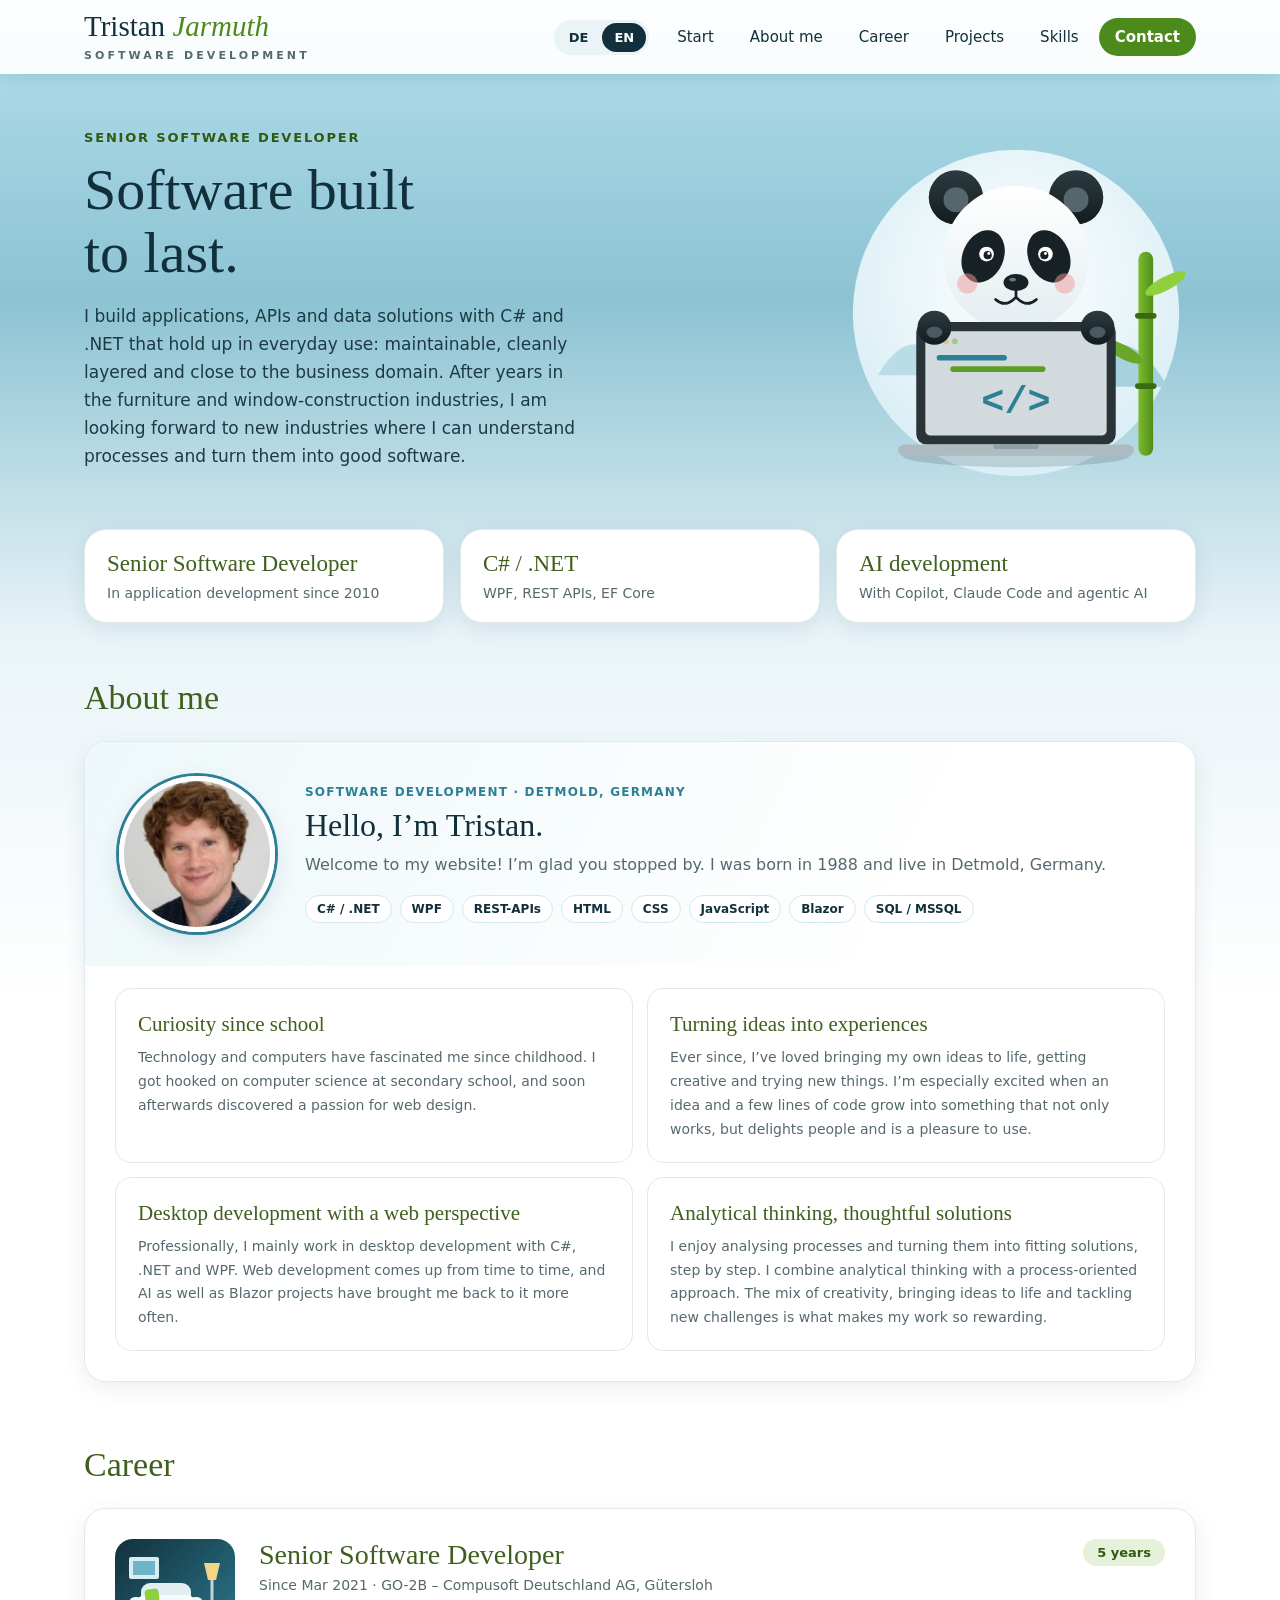
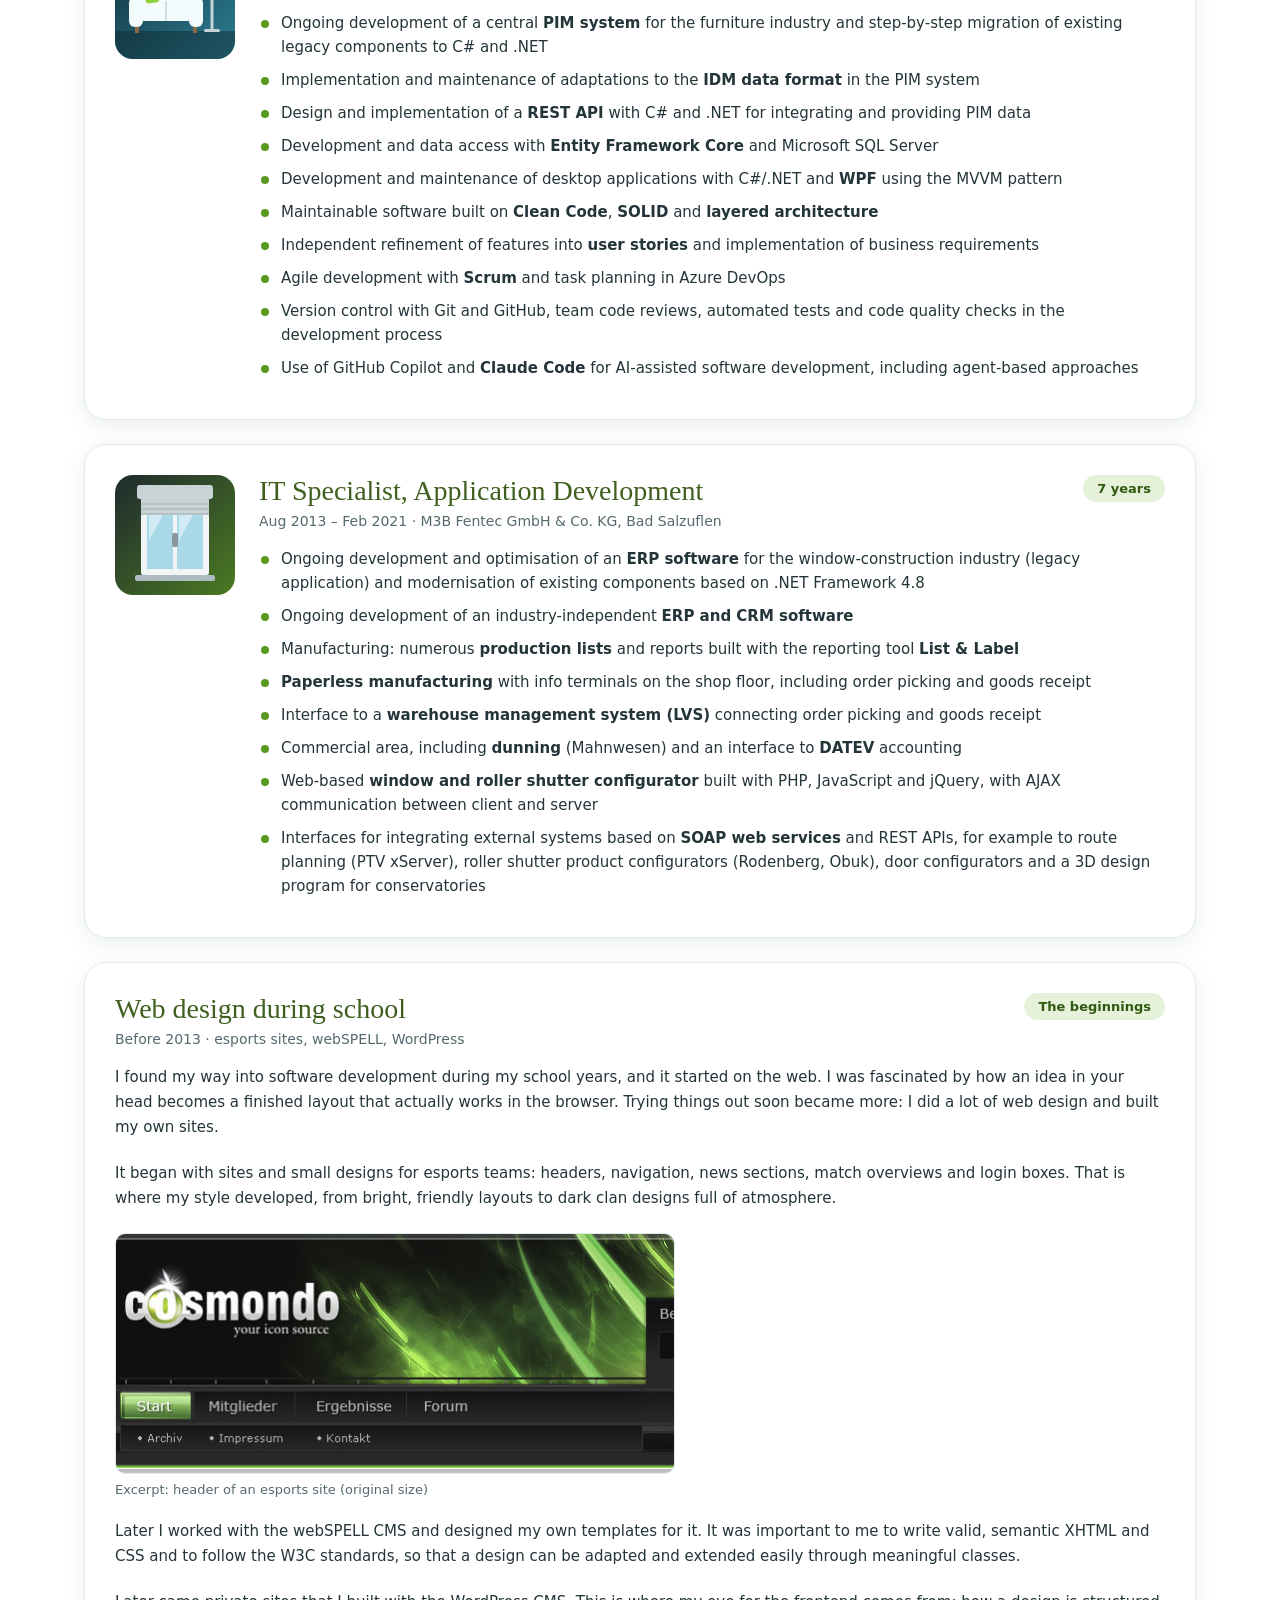
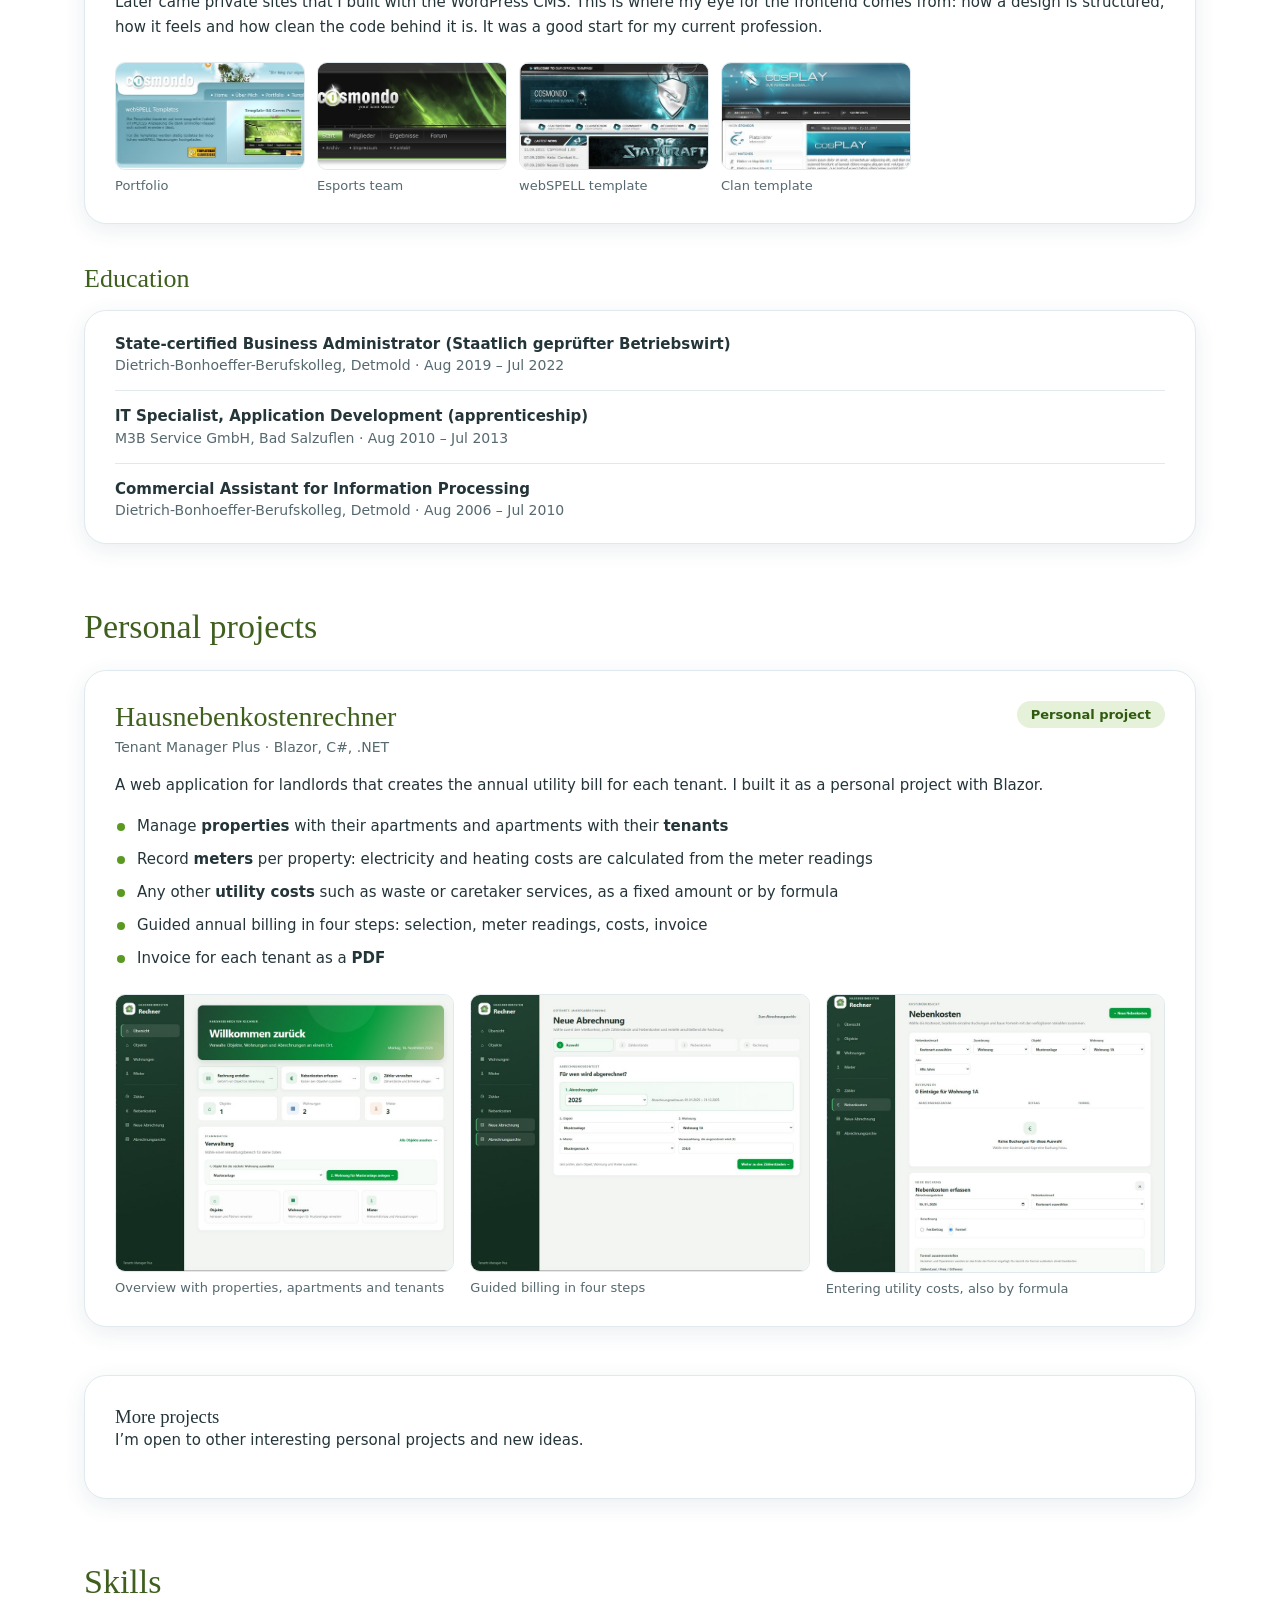
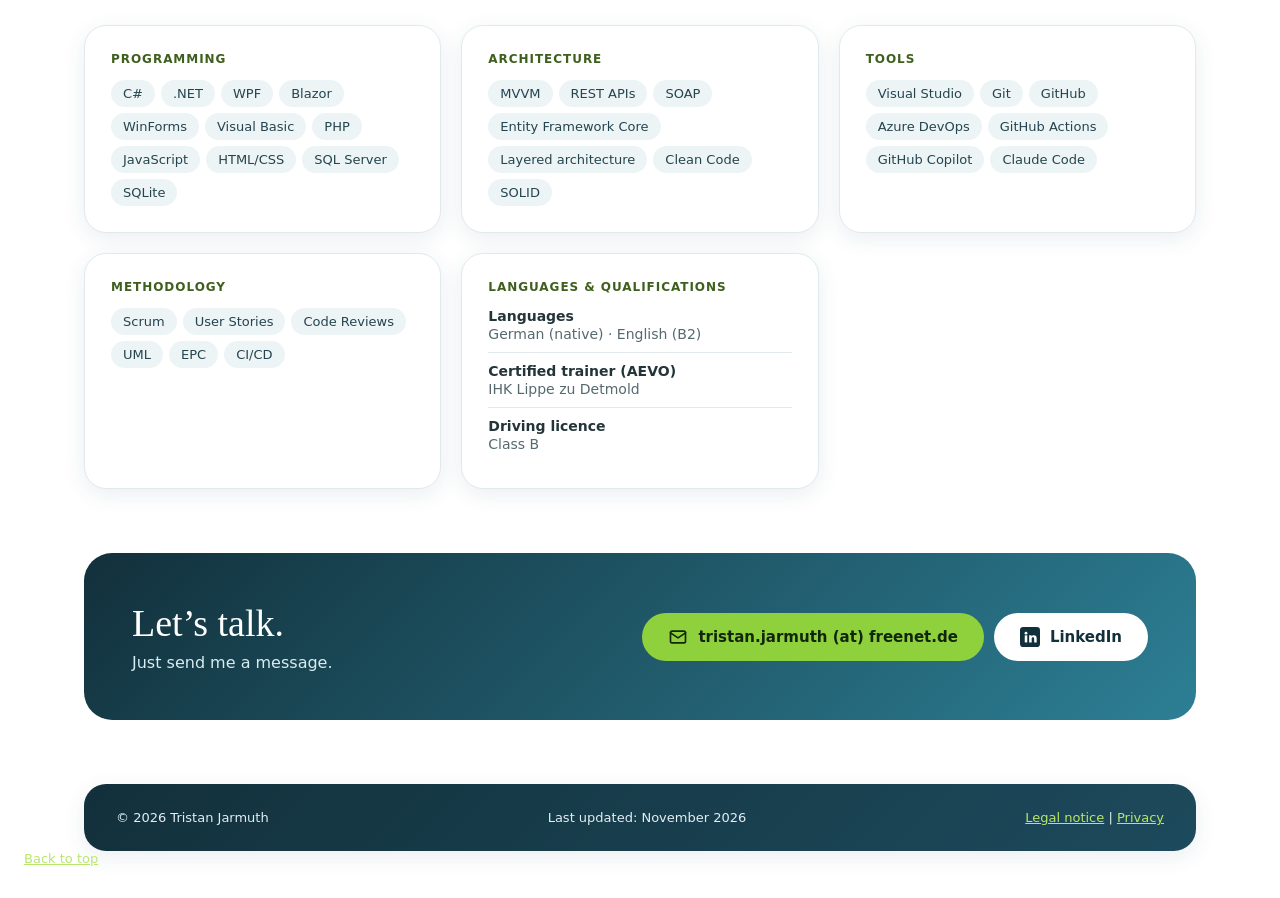
==== commit 80281c3c: "Improve mobile layout and add fixed back-to-top button" ====
--- a/index.html
+++ b/index.html
@@ -347,8 +347,9 @@
   <div class="footer-bar container">
     <span>© 2026 Tristan Jarmuth</span>
     <span><span lang="de">Zuletzt aktualisiert: November 2026</span><span lang="en">Last updated: November 2026</span></span>
-    <span><a href="impressum.html"><span lang="de">Impressum</span><span lang="en">Legal notice</span></a> | <a href="datenschutz.html"><span lang="de">Datenschutz</span><span lang="en">Privacy</span></a> | <a href="#start"><span lang="de">Seitenanfang</span><span lang="en">Back to top</span></a></span>
+    <span><a href="impressum.html"><span lang="de">Impressum</span><span lang="en">Legal notice</span></a> | <a href="datenschutz.html"><span lang="de">Datenschutz</span><span lang="en">Privacy</span></a></span>
   </div>
+  <a class="footer-top-link" href="#start"><span lang="de">Seitenanfang</span><span lang="en">Back to top</span></a>
 </footer>
 
 </div>
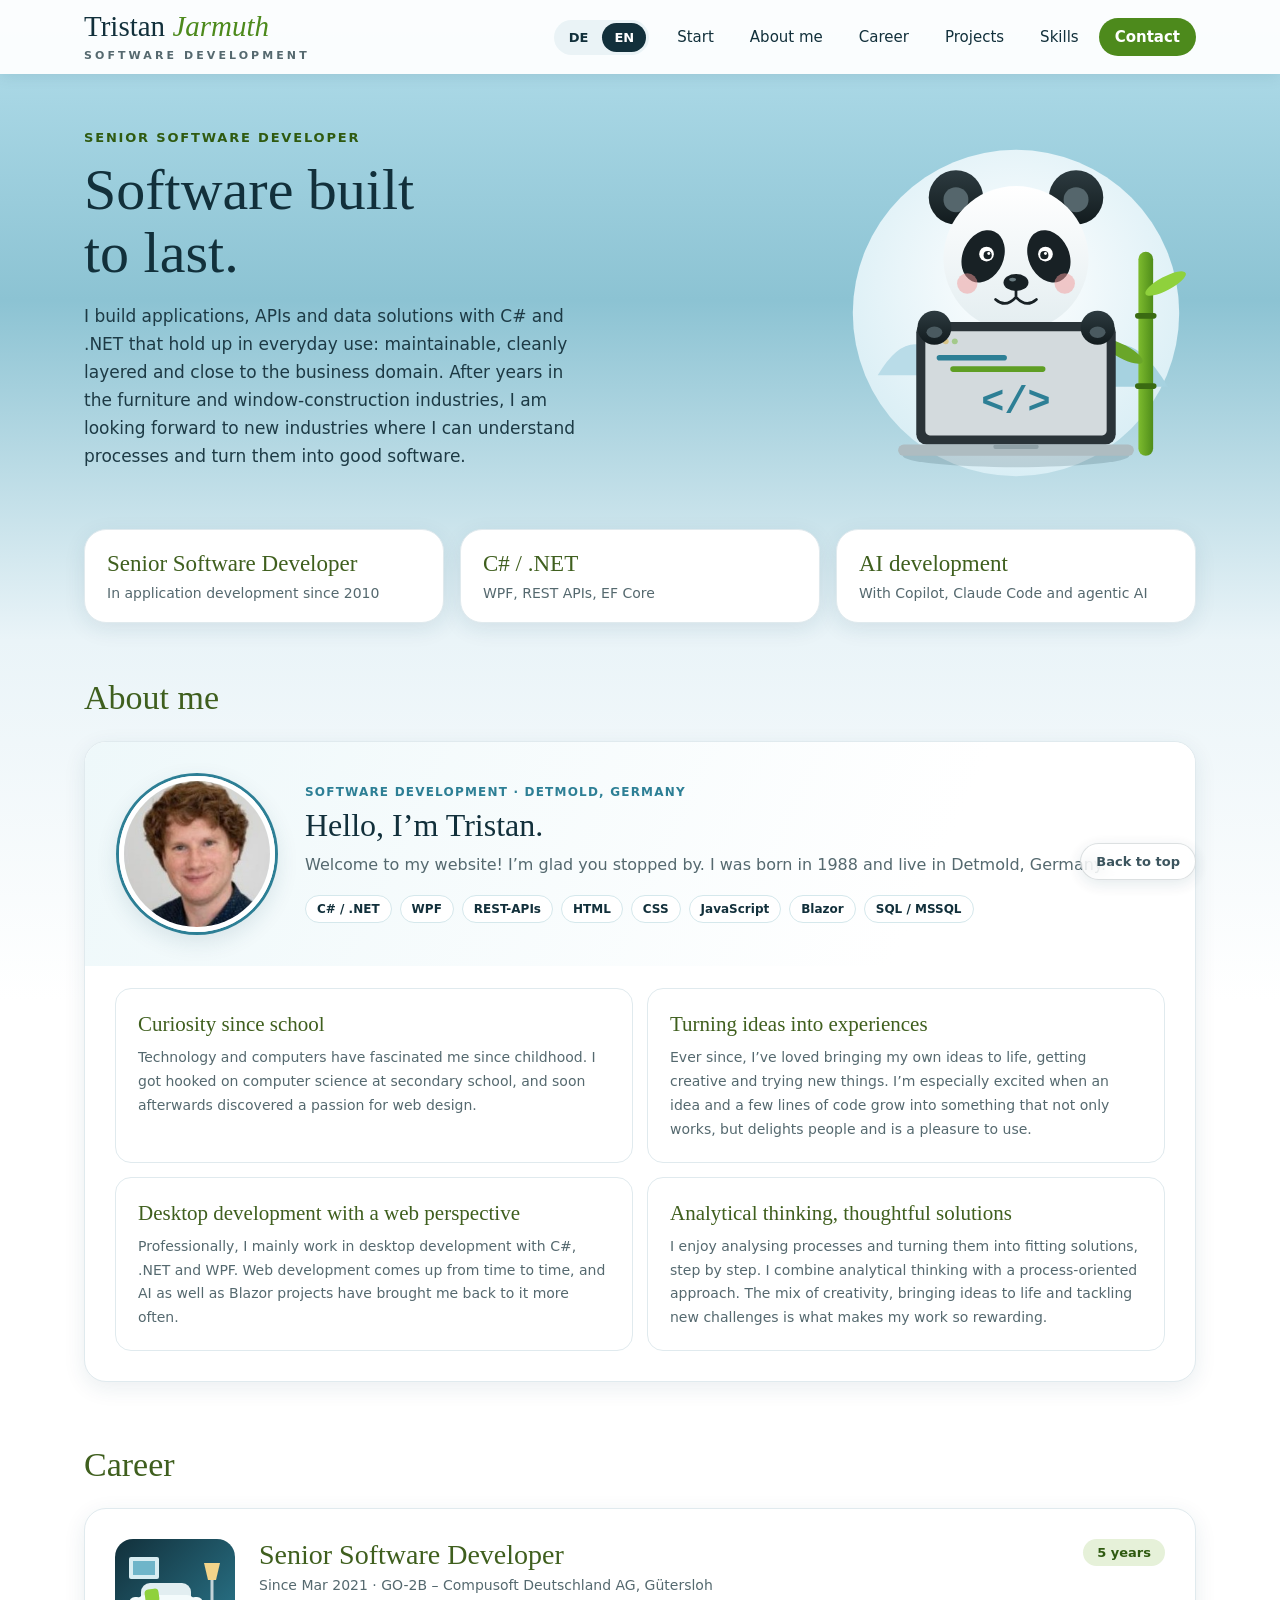
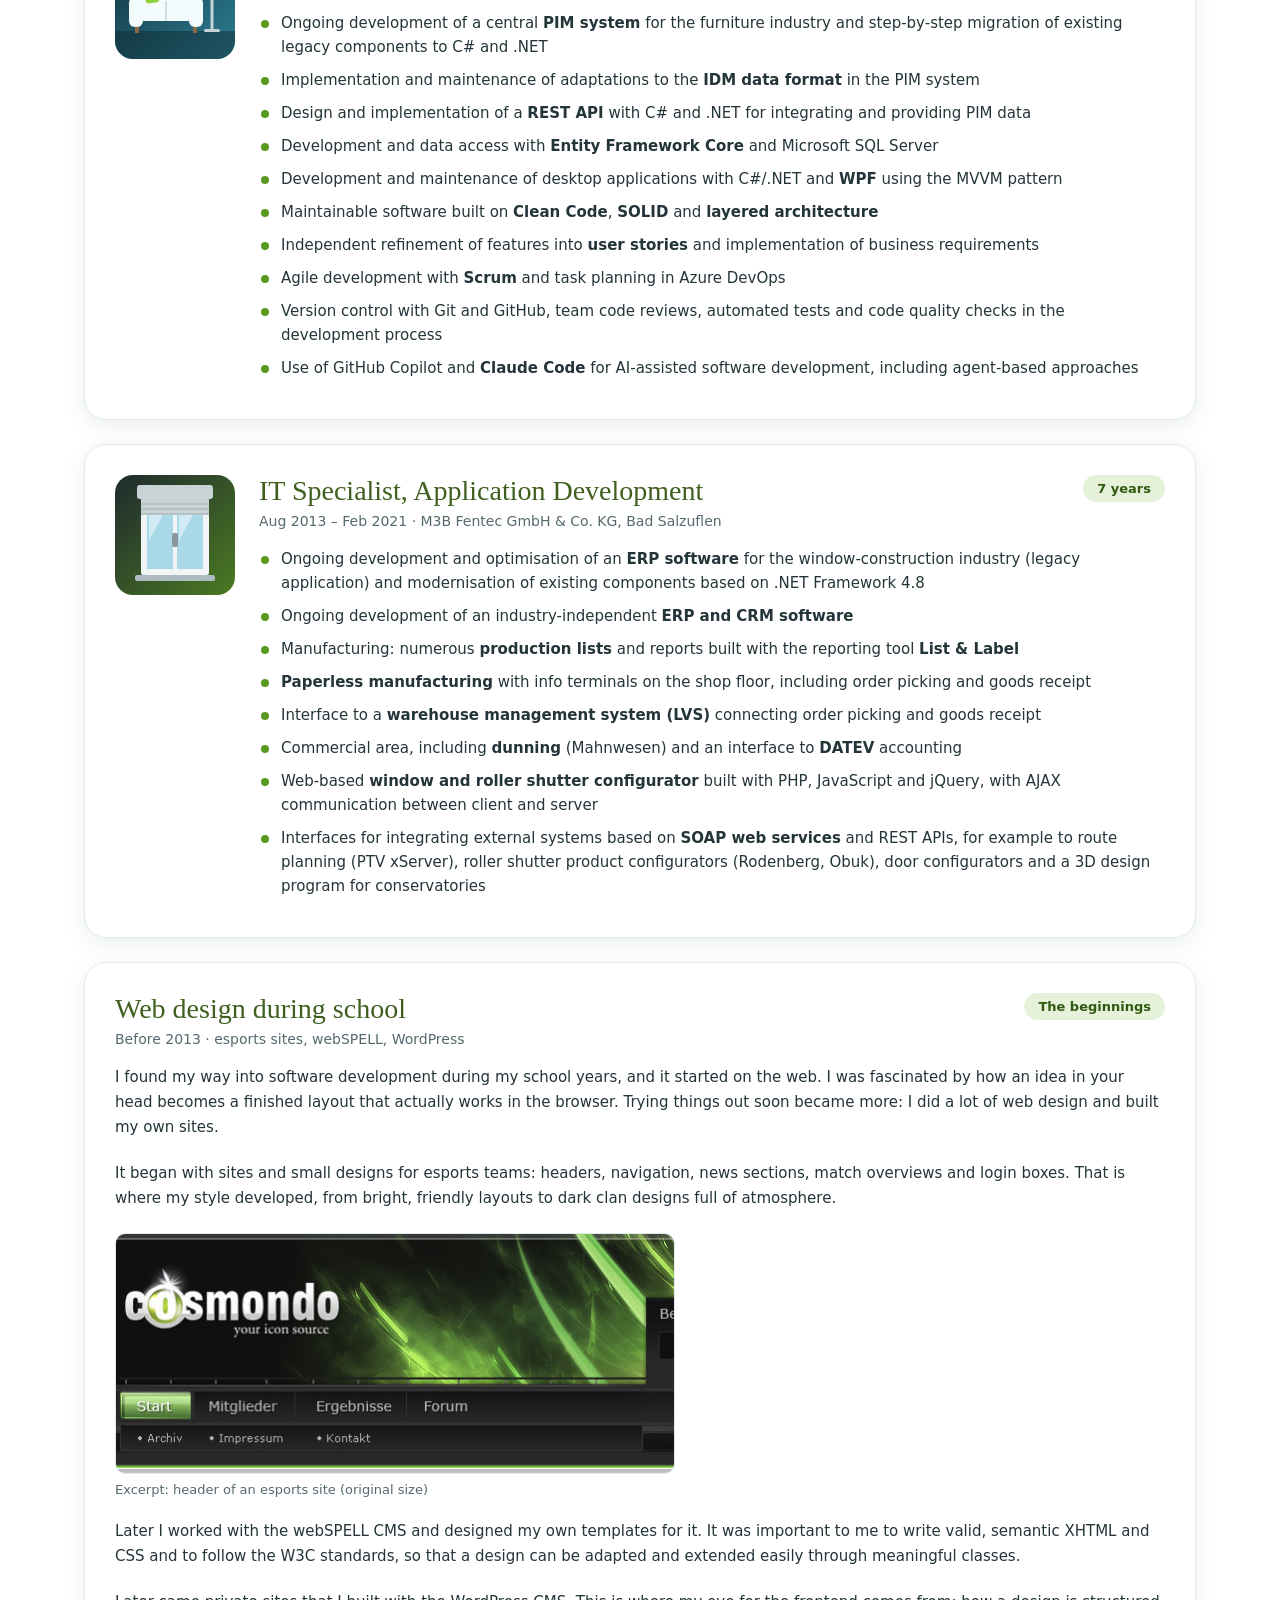
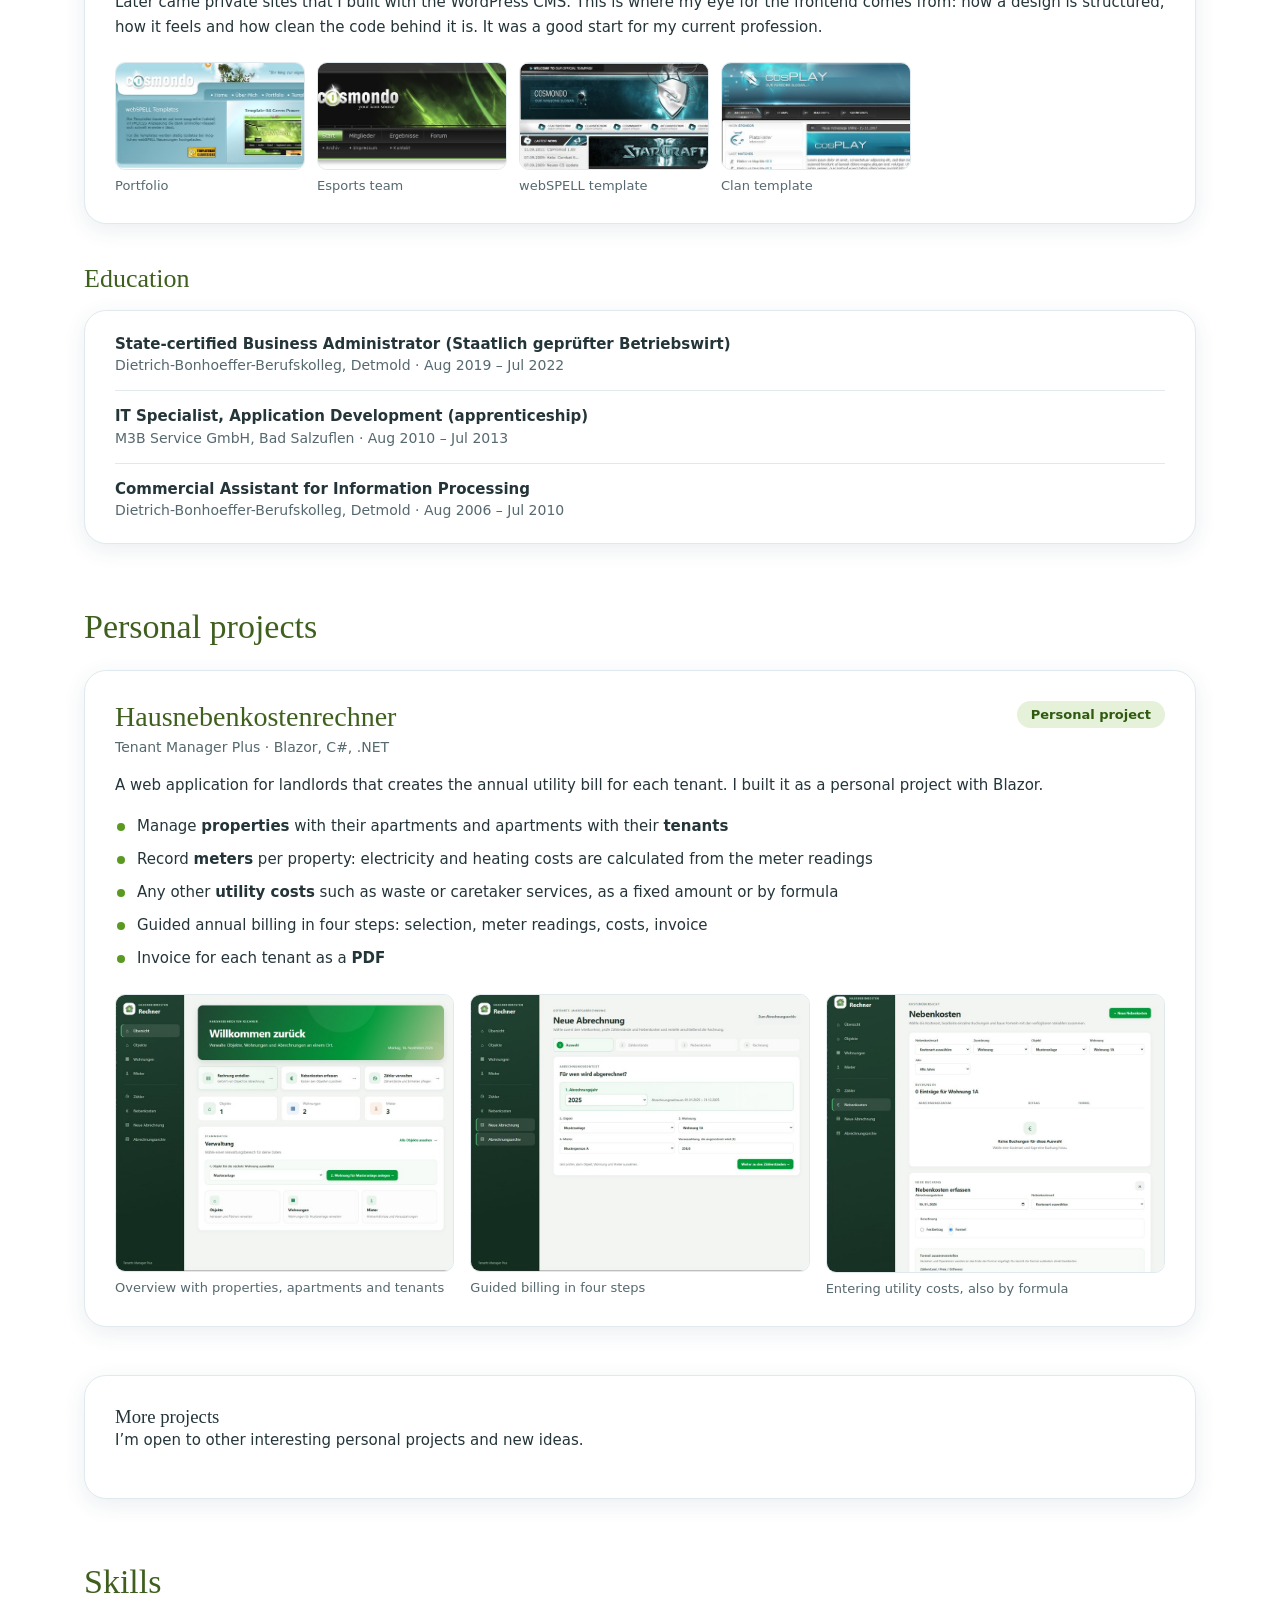
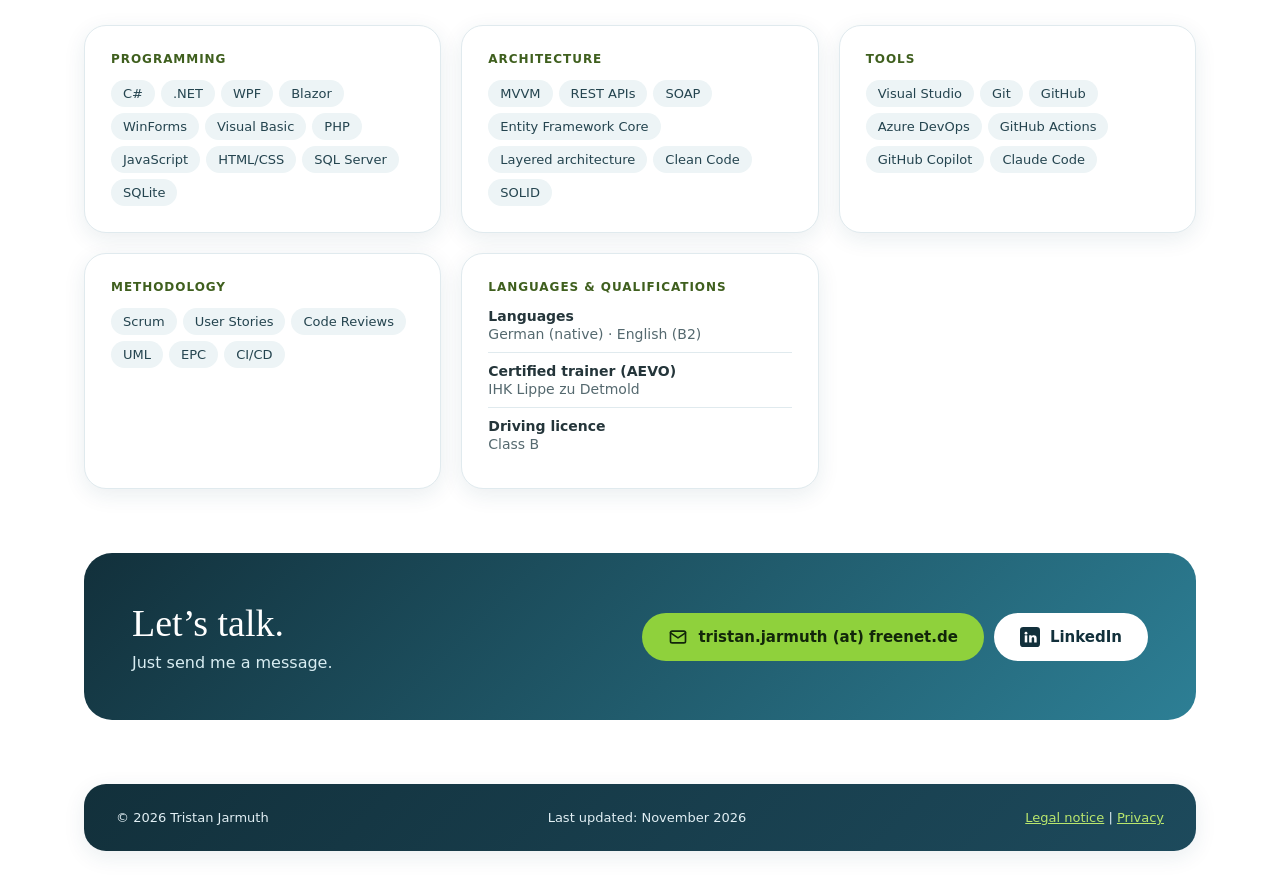
==== commit 79abe013: "Keep header logo on one line on mobile" ====
--- a/index.html
+++ b/index.html
@@ -30,7 +30,7 @@
   "knowsAbout": ["C#", ".NET", "WPF", "Blazor", "Web development", "Software development"]
 }
 </script>
-<link rel="stylesheet" href="css/style.css?v=20261117">
+<link rel="stylesheet" href="css/style.css?v=20261117-header">
 </head>
 <body>
 <div class="page">
--- a/css/style.css
+++ b/css/style.css
@@ -114,6 +114,9 @@
 .site-footer { margin-top: 64px; padding: 0 24px 32px; color: #e1eff4; font-size: 13px; }
 .footer-bar { display: flex; flex-wrap: wrap; justify-content: space-between; gap: 12px; max-width: 1112px; padding: 26px 32px; border-radius: var(--radius); background: linear-gradient(135deg, #12303b, #1d4a5c); box-shadow: var(--shadow); }
 .site-footer a { color: #b9e66d; }
+.site-footer .footer-top-link { position: fixed; right: max(16px, calc((100vw - 1112px) / 2)); bottom: 20px; z-index: 9; padding: 10px 15px; border: 1px solid rgba(18, 48, 59, 0.18); border-radius: 999px; background: rgba(255, 255, 255, 0.78); color: var(--teal-dark); box-shadow: 0 4px 16px rgba(20, 70, 90, 0.14); backdrop-filter: blur(8px); font-size: 13px; font-weight: 700; opacity: 0.82; text-decoration: none; transition: opacity 160ms ease, background-color 160ms ease; }
+.site-footer .footer-top-link:hover { background: rgba(255, 255, 255, 0.96); color: var(--teal-dark); opacity: 1; }
+.site-footer .footer-top-link:focus-visible { outline: 2px solid var(--green-btn); outline-offset: 3px; opacity: 1; }
 
 /* ===== Sprachumschalter (reines CSS, Inhalte stehen als <span lang="de"> / <span lang="en"> im HTML) ===== */
 .lang-input { position: absolute; opacity: 0; pointer-events: none; }
@@ -194,3 +197,25 @@
   .thumb { width: 100%; height: 80px; }
   .contact { padding: 32px 24px; }
 }
+
+@media (max-width: 600px) {
+  .container { padding: 0 14px; }
+  .section { padding-top: 38px; }
+  .section-title { margin-bottom: 18px; font-size: 29px; }
+  .hero { gap: 22px; padding: 36px 0 24px; }
+  .hero h1 { font-size: 34px; }
+  .facts { gap: 10px; }
+  .fact { padding: 16px; }
+  .job { gap: 16px; padding: 18px; }
+  .job-head { margin-bottom: 14px; }
+  .job-head h3 { font-size: 24px; }
+  .personal, .project { padding: 20px; }
+  .project--spaced { margin-top: 32px; }
+  .skill-grid { grid-template-columns: minmax(0, 1fr); gap: 14px; }
+  .skill-card { padding: 20px; }
+  .contact { gap: 18px; margin-top: 38px; padding: 28px 20px; }
+  .contact h2 { font-size: 32px; }
+  .site-footer { margin-top: 40px; padding: 0 14px calc(24px + env(safe-area-inset-bottom)); }
+  .footer-bar { padding: 20px; }
+  .site-footer .footer-top-link { right: 14px; bottom: calc(14px + env(safe-area-inset-bottom)); padding: 9px 13px; opacity: 0.78; }
+}
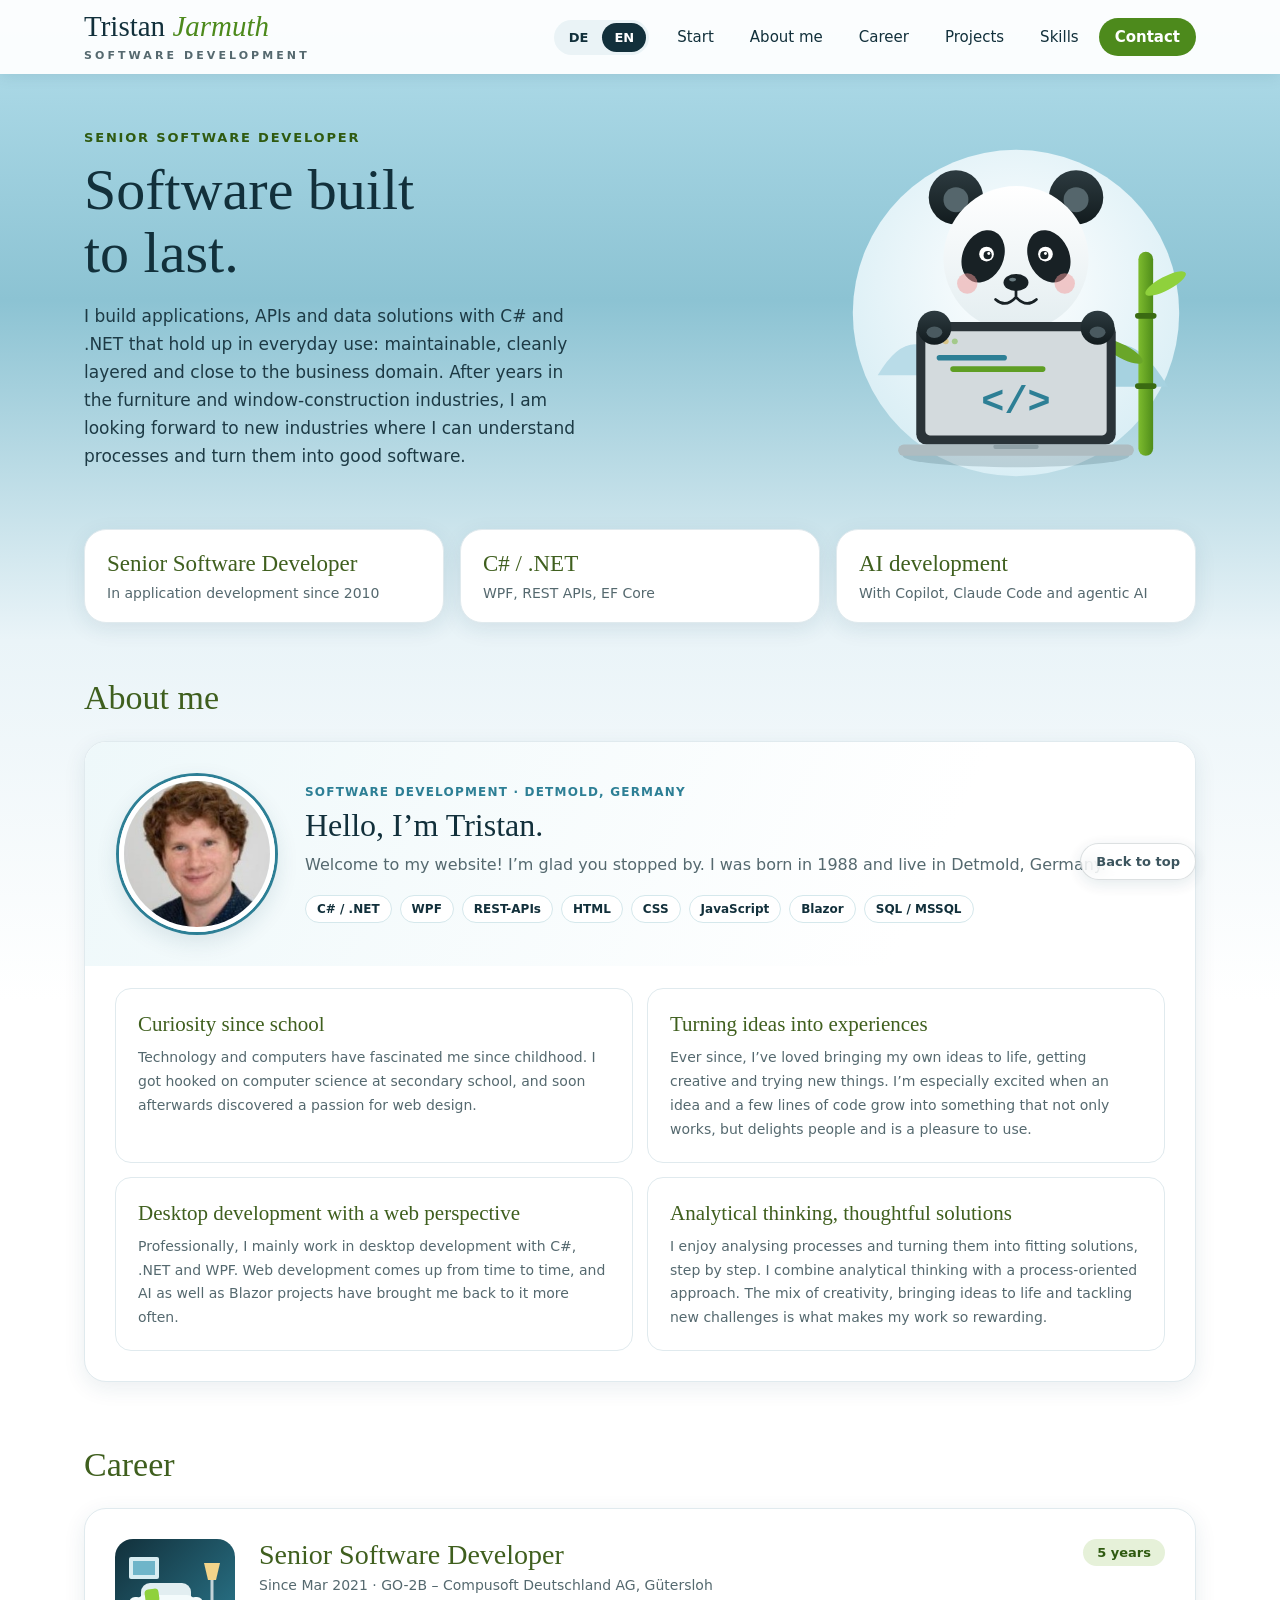
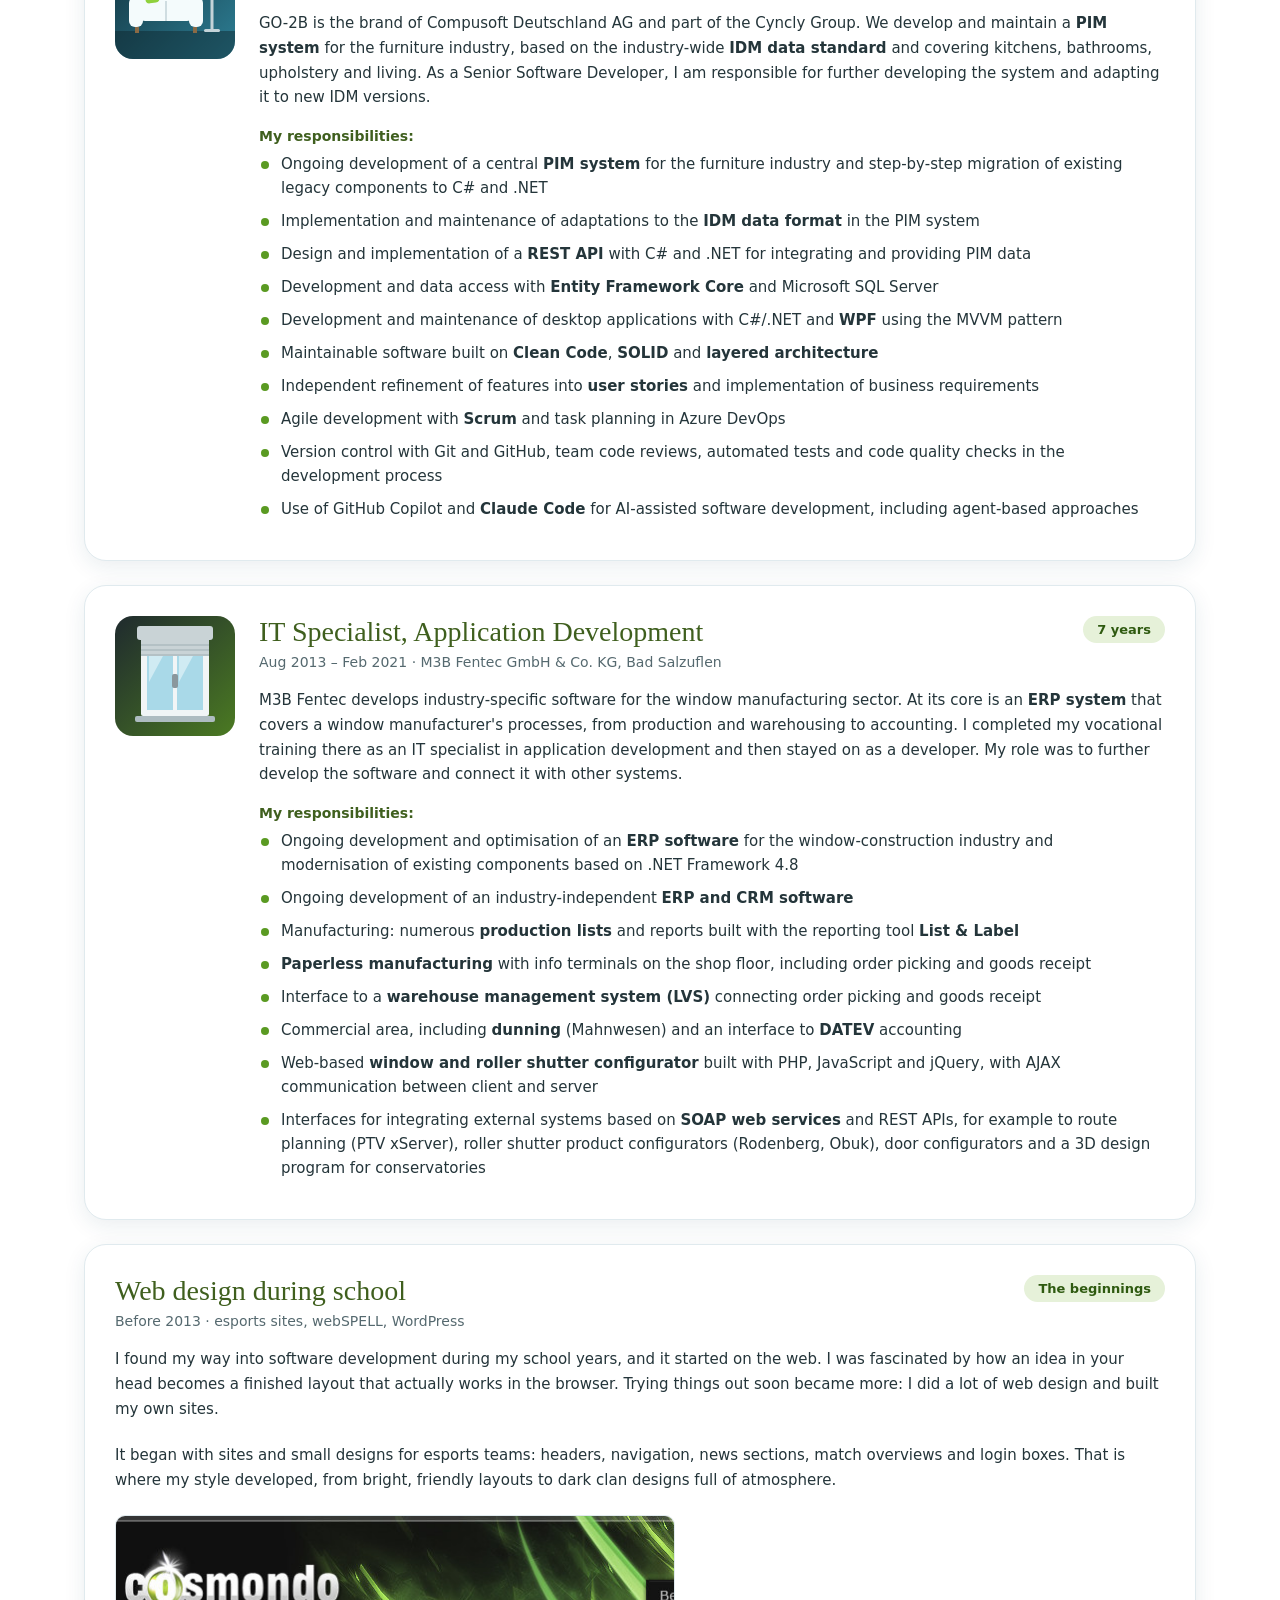
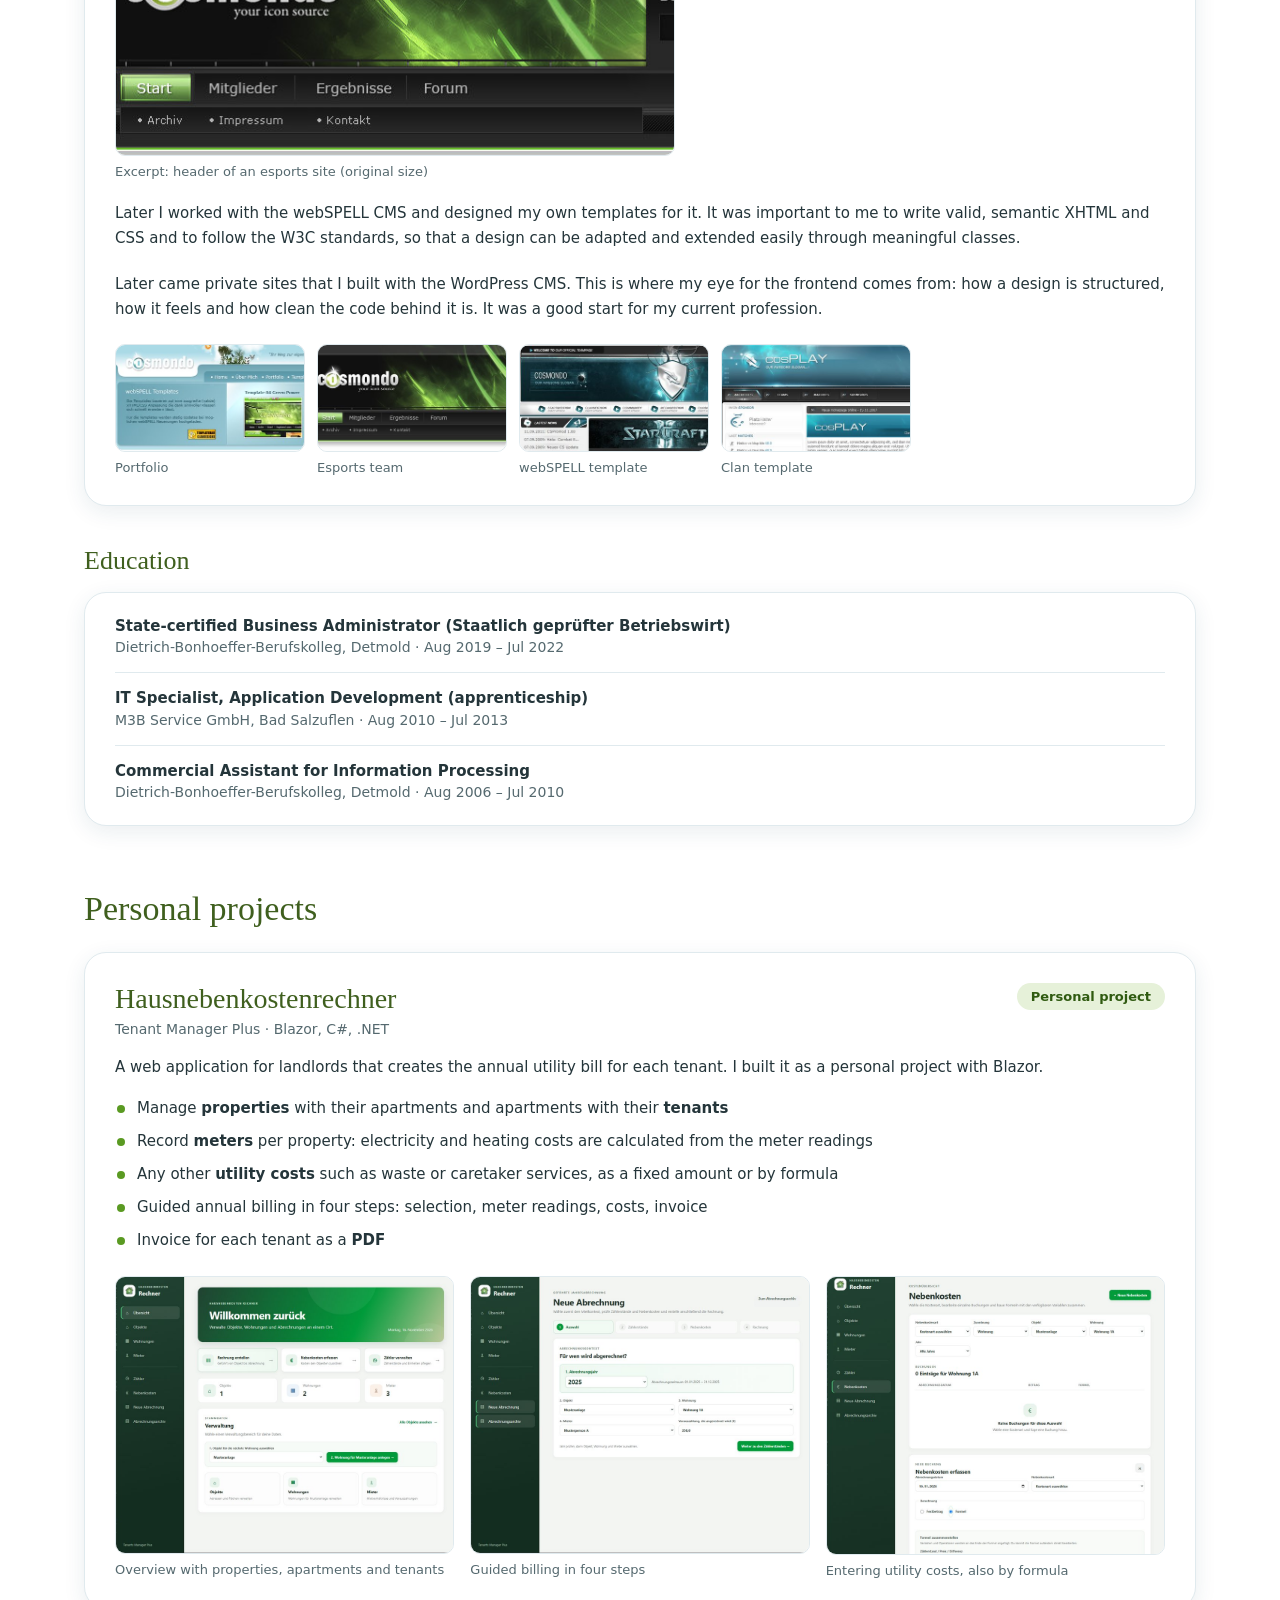
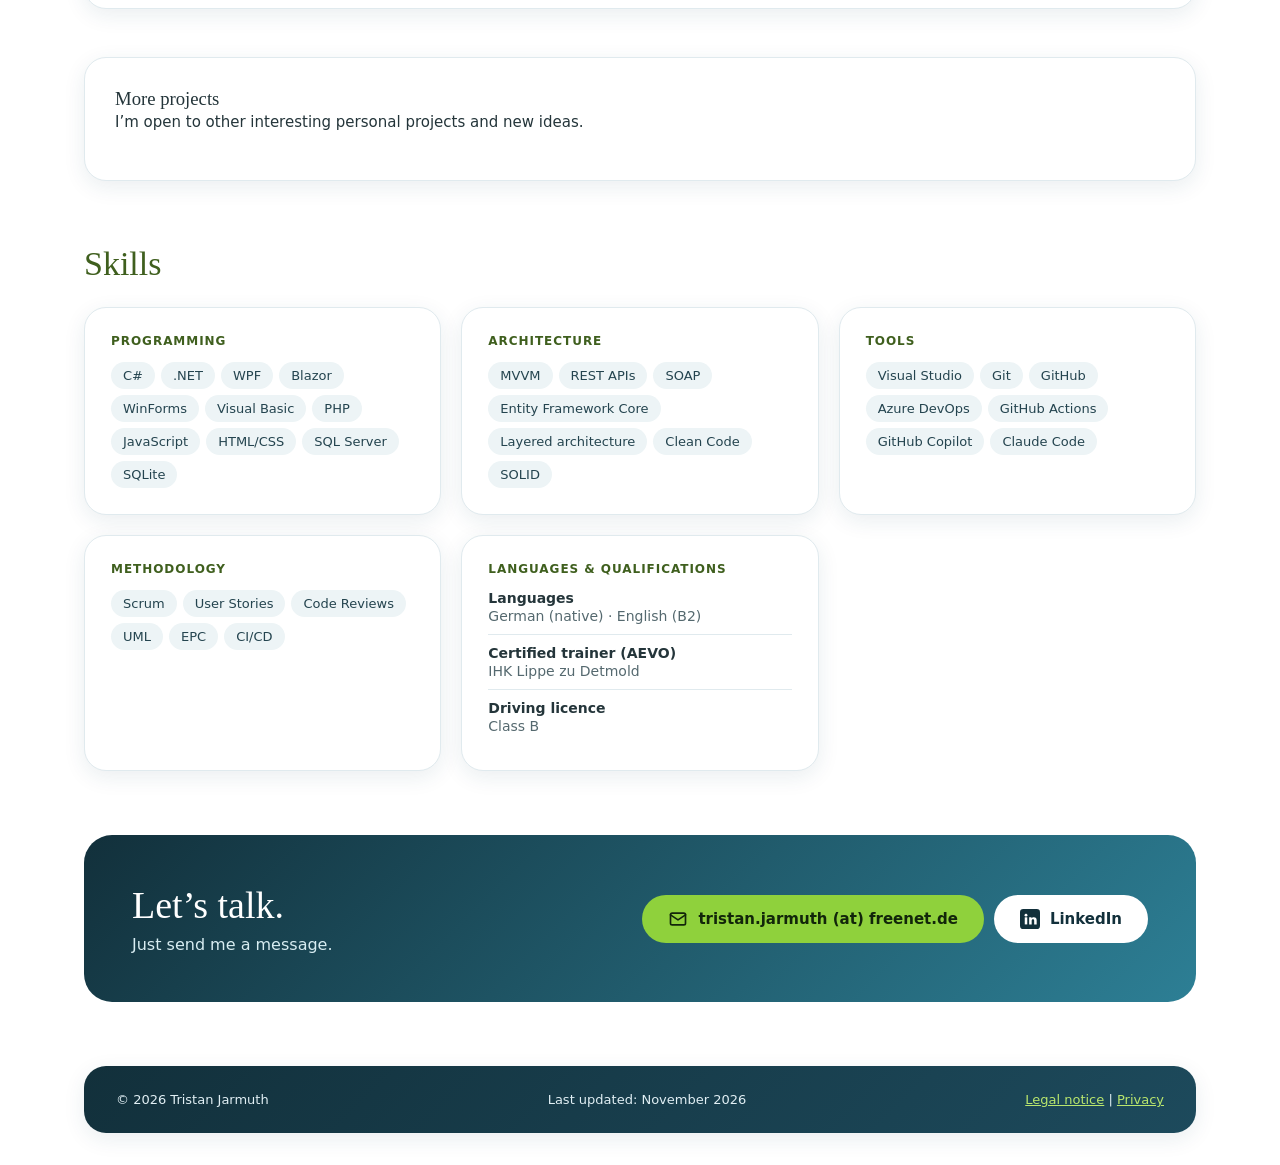
==== commit 693d5477: "Add job introduction and duties sections to experience entries" ====
--- a/index.html
+++ b/index.html
@@ -14,12 +14,16 @@
 <meta property="og:locale" content="de_DE">
 <meta property="og:site_name" content="Tristan Jarmuth">
 <meta name="twitter:card" content="summary">
+<meta name="twitter:title" content="Tristan Jarmuth | Softwareentwickler aus Detmold">
+<meta name="twitter:description" content="Senior Softwareentwickler aus Detmold, Lippe – mit Erfahrung in C#, .NET, WPF, Blazor und Webentwicklung.">
 <script type="application/ld+json">
 {
   "@context": "https://schema.org",
   "@type": "Person",
   "name": "Tristan Jarmuth",
   "url": "https://tjarmuth.github.io/",
+  "image": "https://tjarmuth.github.io/images/tristan.jpg",
+  "sameAs": ["https://www.linkedin.com/in/tristan-jarmuth-731061437"],
   "jobTitle": "Senior Software Developer",
   "address": {
     "@type": "PostalAddress",
@@ -30,7 +34,7 @@
   "knowsAbout": ["C#", ".NET", "WPF", "Blazor", "Web development", "Software development"]
 }
 </script>
-<link rel="stylesheet" href="css/style.css?v=20261117-header">
+<link rel="stylesheet" href="css/style.css?v=20261117-header2">
 </head>
 <body>
 <div class="page">
@@ -41,7 +45,7 @@
 <header class="site-header">
   <div class="header-bar container">
     <a class="logo" href="#start">
-      <span>
+      <span class="logo-copy">
         <span class="logo-name">Tristan <em>Jarmuth</em></span>
         <span class="logo-sub">Software Development</span>
       </span>
@@ -171,6 +175,8 @@
           </div>
           <span class="badge"><span lang="de">5 Jahre</span><span lang="en">5 years</span></span>
         </header>
+        <p class="job-intro"><span lang="de">GO-2B ist die Marke der Compusoft Deutschland AG und Teil der Cyncly-Gruppe. Wir entwickeln und betreuen ein <strong>PIM-System</strong> für die Möbelbranche, das auf dem branchenweiten <strong>IDM-Datenstandard</strong> basiert und die Bereiche Küche, Bad, Polster und Wohnen abdeckt. Als Senior Software Developer bin ich für die Weiterentwicklung des Systems sowie die Anpassung an neue IDM-Versionen verantwortlich.</span><span lang="en">GO-2B is the brand of Compusoft Deutschland AG and part of the Cyncly Group. We develop and maintain a <strong>PIM system</strong> for the furniture industry, based on the industry-wide <strong>IDM data standard</strong> and covering kitchens, bathrooms, upholstery and living. As a Senior Software Developer, I am responsible for further developing the system and adapting it to new IDM versions.</span></p>
+        <p class="job-duties"><strong><span lang="de">Meine Tätigkeiten:</span><span lang="en">My responsibilities:</span></strong></p>
         <ul class="list">
           <li><span lang="de">Weiterentwicklung eines zentralen <strong>PIM-Systems</strong> für die Möbelbranche sowie schrittweise Migration bestehender Legacy-Komponenten nach C# und .NET</span><span lang="en">Ongoing development of a central <strong>PIM system</strong> for the furniture industry and step-by-step migration of existing legacy components to C# and .NET</span></li>
           <li><span lang="de">Implementierung und Pflege von Anpassungen des <strong>IDM-Datenformats</strong> im PIM-System</span><span lang="en">Implementation and maintenance of adaptations to the <strong>IDM data format</strong> in the PIM system</span></li>
@@ -196,8 +202,10 @@
           </div>
           <span class="badge"><span lang="de">7 Jahre</span><span lang="en">7 years</span></span>
         </header>
+        <p class="job-intro"><span lang="de">M3B Fentec entwickelt Branchensoftware für die Fensterbaubranche. Im Kern steht ein <strong>ERP-System</strong>, das die Abläufe eines Fensterbauers von der Fertigung über das Lager bis zur Buchhaltung abbildet. Dort habe ich zunächst meine Ausbildung zum Fachinformatiker für Anwendungsentwicklung gemacht und bin anschließend als Entwickler geblieben. Meine Aufgabe war es, die Software weiterzuentwickeln und mit anderen Systemen zu verbinden.</span><span lang="en">M3B Fentec develops industry-specific software for the window manufacturing sector. At its core is an <strong>ERP system</strong> that covers a window manufacturer's processes, from production and warehousing to accounting. I completed my vocational training there as an IT specialist in application development and then stayed on as a developer. My role was to further develop the software and connect it with other systems.</span></p>
+        <p class="job-duties"><strong><span lang="de">Meine Tätigkeiten:</span><span lang="en">My responsibilities:</span></strong></p>
         <ul class="list">
-          <li><span lang="de">Weiterentwicklung und Optimierung einer <strong>ERP-Software</strong> für die Fensterbaubranche (Legacy-Applikation) sowie Modernisierung bestehender Komponenten auf Basis des .NET Frameworks 4.8</span><span lang="en">Ongoing development and optimisation of an <strong>ERP software</strong> for the window-construction industry (legacy application) and modernisation of existing components based on .NET Framework 4.8</span></li>
+          <li><span lang="de">Weiterentwicklung und Optimierung einer <strong>ERP-Software</strong> für die Fensterbaubranche sowie Modernisierung bestehender Komponenten auf Basis des .NET Frameworks 4.8</span><span lang="en">Ongoing development and optimisation of an <strong>ERP software</strong> for the window-construction industry and modernisation of existing components based on .NET Framework 4.8</span></li>
           <li><span lang="de">Weiterentwicklung einer branchenunabhängigen <strong>ERP- und CRM-Software</strong></span><span lang="en">Ongoing development of an industry-independent <strong>ERP and CRM software</strong></span></li>
           <li><span lang="de">Fertigung: zahlreiche <strong>Fertigungslisten</strong> und Auswertungen mit dem Reporting-Tool <strong>List &amp; Label</strong></span><span lang="en">Manufacturing: numerous <strong>production lists</strong> and reports built with the reporting tool <strong>List &amp; Label</strong></span></li>
           <li><span lang="de"><strong>Papierlose Fertigung</strong> mit Infoterminals in der Produktion, einschließlich Kommissionierung und Wareneingang</span><span lang="en"><strong>Paperless manufacturing</strong> with info terminals on the shop floor, including order picking and goods receipt</span></li>
--- a/css/style.css
+++ b/css/style.css
@@ -37,10 +37,11 @@
 .site-header { position: sticky; top: 0; z-index: 10; background: rgba(255, 255, 255, 0.94); box-shadow: 0 2px 14px rgba(20, 70, 90, 0.12); }
 .header-bar { display: flex; align-items: center; gap: 12px; padding: 12px 24px; }
 
-.logo { display: flex; align-items: center; gap: 14px; margin-right: auto; text-decoration: none; }
-.logo-name { font-family: var(--serif); font-size: 29px; line-height: 1; color: var(--teal-dark); }
+.logo { display: flex; align-items: center; gap: 14px; min-width: 0; margin-right: auto; text-decoration: none; }
+.logo-copy { display: block; flex: 0 0 auto; white-space: nowrap; }
+.logo-name { display: block; width: max-content; font-family: var(--serif); font-size: 29px; line-height: 1; color: var(--teal-dark); white-space: nowrap; }
 .logo-name em { font-style: italic; color: var(--green-btn); }
-.logo-sub { display: block; margin-top: 8px; font-size: 11px; font-weight: 700; letter-spacing: 0.28em; text-transform: uppercase; color: var(--muted); }
+.logo-sub { display: block; margin-top: 8px; font-size: 11px; font-weight: 700; letter-spacing: 0.28em; text-transform: uppercase; color: var(--muted); white-space: nowrap; }
 
 .menu { display: flex; align-items: center; gap: 4px; font-size: 15px; }
 .menu a { padding: 10px 16px; border-radius: 999px; color: var(--teal-dark); text-decoration: none; }
@@ -83,6 +84,8 @@
 .job-head h3 { font-size: 28px; color: var(--green); }
 .meta { margin: 6px 0 0; font-size: 14px; color: var(--muted); }
 .badge { align-self: flex-start; padding: 6px 14px; border-radius: 999px; background: #e6f1d9; color: #2f5a10; font-size: 13px; font-weight: 700; }
+.job-intro { margin: 0 0 18px; font-size: 15px; line-height: 1.65; }
+.job-duties { margin: 0 0 8px; color: var(--green); font-size: 14px; }
 
 .list li { position: relative; margin-bottom: 9px; padding-left: 22px; font-size: 15px; line-height: 1.6; }
 .list li::before { content: ""; position: absolute; left: 2px; top: 9px; width: 8px; height: 8px; border-radius: 50%; background: #5a9a22; }
@@ -175,7 +178,7 @@
 .legal { display: none; padding: 56px 24px 0; }
 .legal:target, .legal--page { display: block; }
 .legal-card { max-width: 860px; padding: 36px; }
-.legal h2 { margin-bottom: 18px; font-size: 34px; color: var(--green); }
+.legal h1 { margin-bottom: 18px; font-size: 34px; color: var(--green); }
 .legal h3 { margin: 24px 0 6px; font-family: var(--sans); font-size: 15px; font-weight: 700; color: var(--teal-dark); }
 .legal p { margin: 0 0 10px; font-size: 15px; line-height: 1.65; }
 .legal-back { margin-top: 28px !important; }
@@ -200,12 +203,20 @@
 
 @media (max-width: 600px) {
   .container { padding: 0 14px; }
+  .header-bar { gap: 8px; padding: 10px 14px; }
+  .logo { gap: 0; }
+  .logo-name { width: max-content; font-size: 21px; }
+  .logo-sub { margin-top: 5px; font-size: 8px; letter-spacing: 0.12em; }
+  .lang-switch label { padding: 7px 8px; }
+  .burger { flex: 0 0 40px; width: 40px; height: 40px; }
   .section { padding-top: 38px; }
   .section-title { margin-bottom: 18px; font-size: 29px; }
   .hero { gap: 22px; padding: 36px 0 24px; }
   .hero h1 { font-size: 34px; }
   .facts { gap: 10px; }
   .fact { padding: 16px; }
+  .about-grid { gap: 10px; padding: 12px 10px; }
+  .about-card { padding: 14px 15px; }
   .job { gap: 16px; padding: 18px; }
   .job-head { margin-bottom: 14px; }
   .job-head h3 { font-size: 24px; }
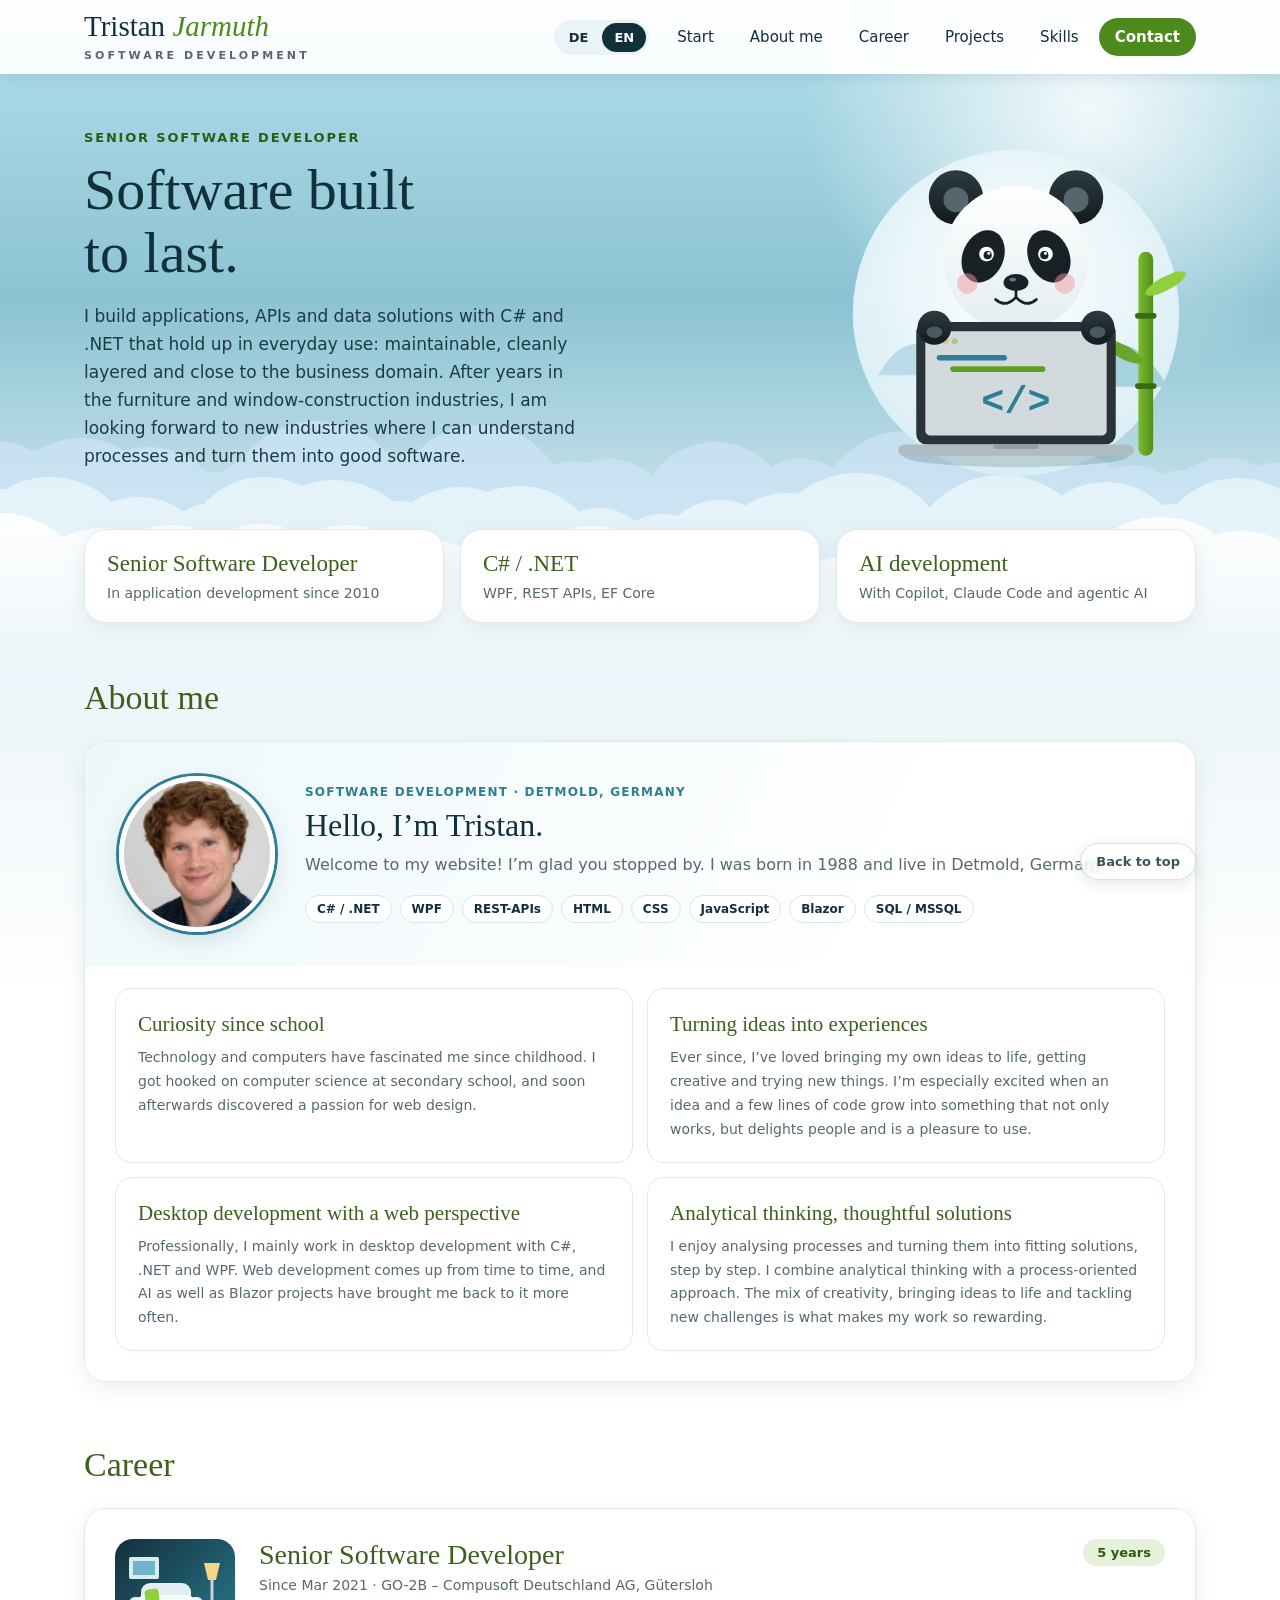
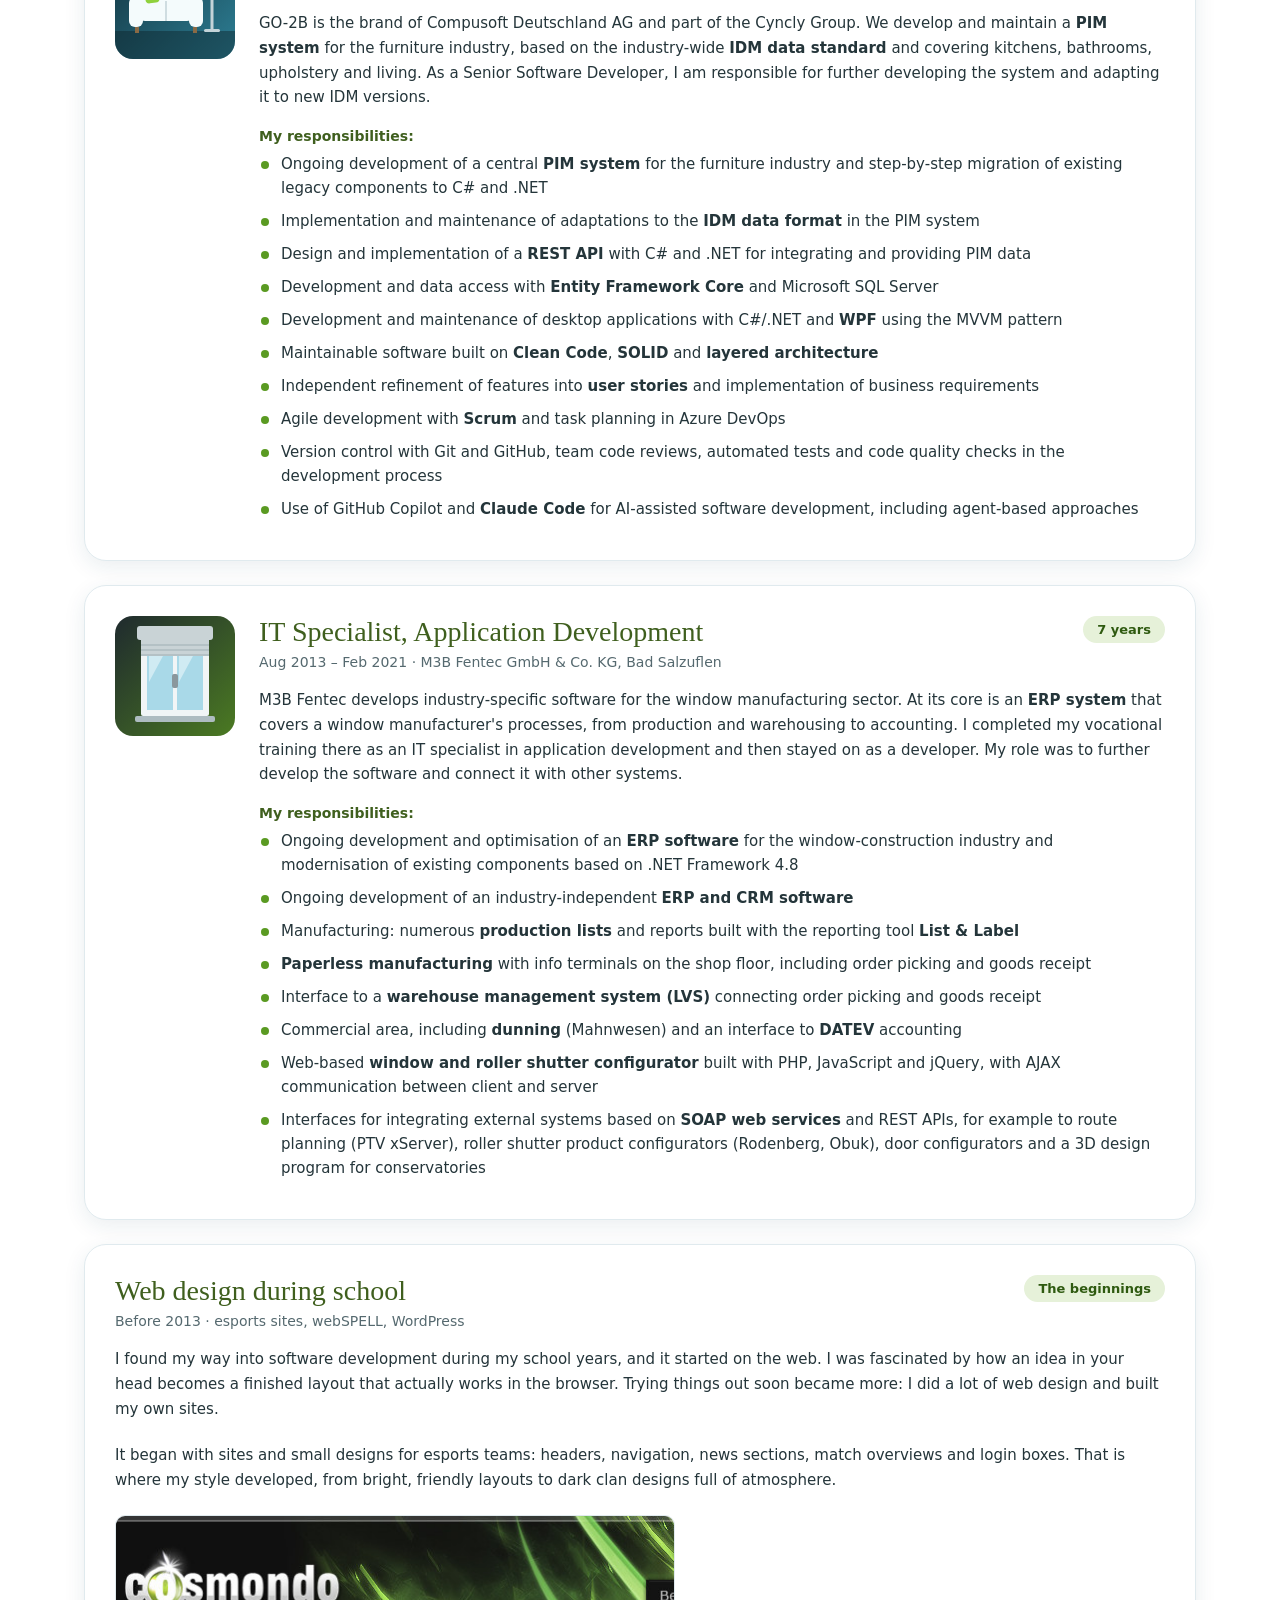
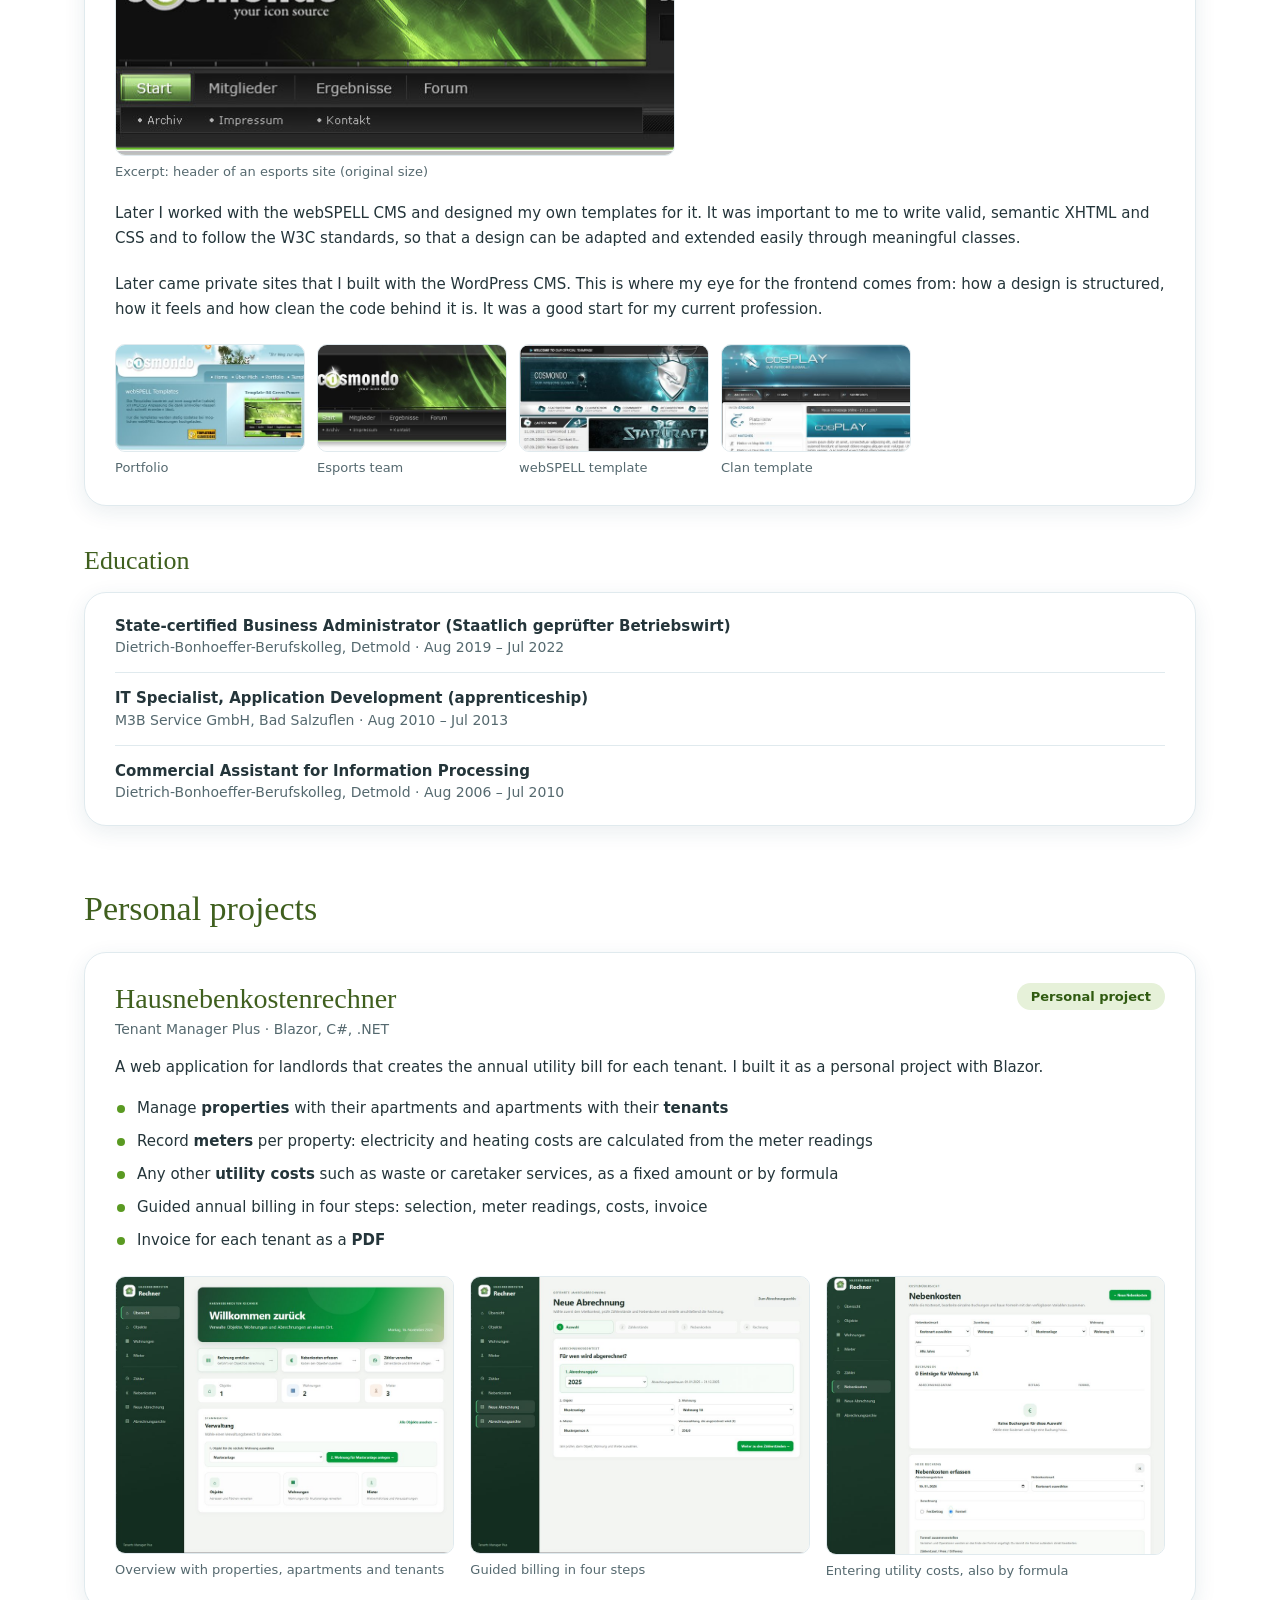
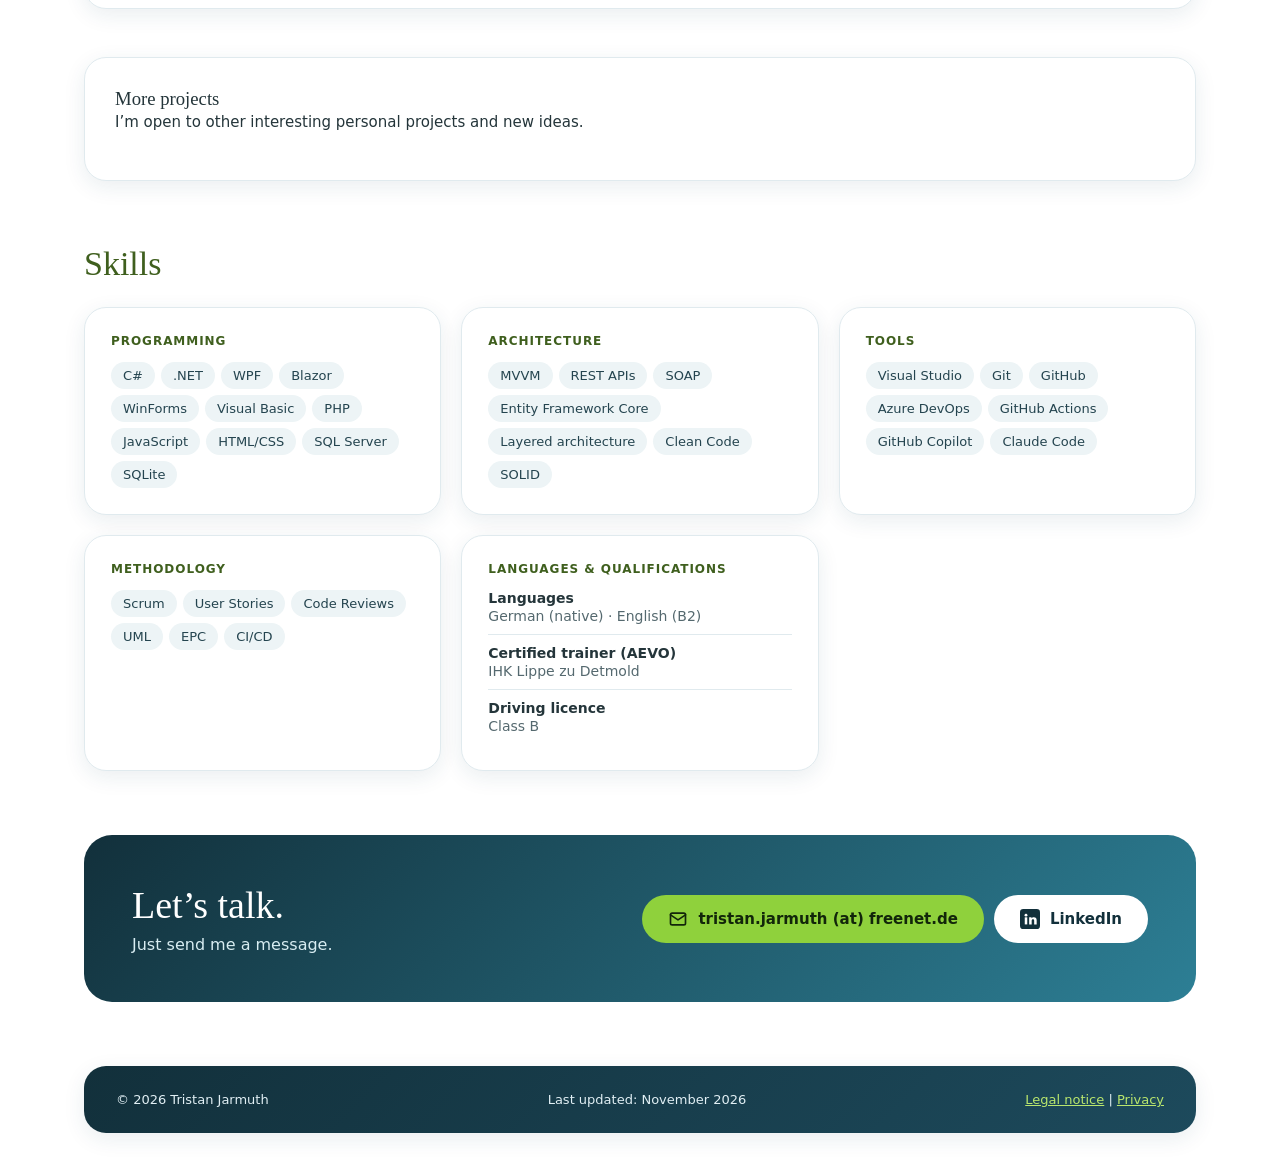
==== commit 244786ef: "Add animated sky background with cloud elements to main page" ====
--- a/index.html
+++ b/index.html
@@ -40,6 +40,12 @@
 <div class="page">
 <input type="radio" name="lang" id="lang-de" class="lang-input" checked="">
 <input type="radio" name="lang" id="lang-en" class="lang-input">
+<div class="sky" aria-hidden="true">
+  <svg class="sky-defs" width="0" height="0"><symbol id="cloud" viewBox="0 0 200 100"><ellipse cx="103" cy="86" rx="64" ry="6" fill="#cfe3ee" opacity="0.7"/><g fill="#ffffff"><circle cx="62" cy="58" r="28"/><circle cx="102" cy="42" r="36"/><circle cx="144" cy="58" r="28"/><rect x="34" y="58" width="138" height="28" rx="14"/></g></symbol></svg>
+  <div class="bank bank-back"></div>
+  <div class="bank bank-mid"></div>
+  <div class="bank bank-front"></div>
+</div>
 
 <!-- ===== Kopfzeile ===== -->
 <header class="site-header">
--- a/css/style.css
+++ b/css/style.css
@@ -24,6 +24,7 @@
 ul { margin: 0; padding: 0; list-style: none; }
 
 .page {
+  position: relative;
   font-family: var(--sans);
   color: var(--ink);
   background: linear-gradient(180deg, #b4dfec 0, #8cc3d3 300px, #eaf4f8 640px, #fff 1000px);
@@ -32,6 +33,19 @@
 .section { padding: 56px 0 8px; }
 .section-title { font-size: 34px; color: var(--green); margin-bottom: 24px; }
 .card { background: #fff; border: 1px solid var(--line); border-radius: var(--radius); box-shadow: var(--shadow); }
+
+/* ===== Himmel mit Wolkenhorizont (Header-Bereich) ===== */
+.sky { --tile: 1600px; --bank-h: 360px; position: absolute; top: 0; left: 0; right: 0; height: 680px; overflow: hidden; pointer-events: none; z-index: 0; }
+.sky::before { content: ""; position: absolute; top: -200px; right: -120px; width: 620px; height: 620px; border-radius: 50%; background: radial-gradient(circle, rgba(255, 255, 255, 0.85), rgba(255, 255, 255, 0) 65%); }
+.sky-defs { position: absolute; }
+.bank { position: absolute; left: 0; bottom: 0; width: calc(100% + var(--tile)); height: var(--bank-h); background-repeat: repeat-x; background-position: left bottom; background-size: var(--tile) var(--bank-h); will-change: transform; }
+.bank-back { background-image: url("data:image/svg+xml,%3Csvg xmlns='http://www.w3.org/2000/svg' viewBox='0 0 1600 360'%3E%3Cdefs%3E%3ClinearGradient id='g' gradientUnits='userSpaceOnUse' x1='0' y1='90' x2='0' y2='360'%3E%3Cstop offset='0' stop-color='%23c3dff0'/%3E%3Cstop offset='1' stop-color='%23dcecf6'/%3E%3C/linearGradient%3E%3C/defs%3E%3Cg fill='url(%23g)'%3E%3Ccircle cx='-1600' cy='206' r='76'/%3E%3Ccircle cx='0' cy='206' r='76'/%3E%3Ccircle cx='1600' cy='206' r='76'/%3E%3Ccircle cx='-1519' cy='198' r='80'/%3E%3Ccircle cx='81' cy='198' r='80'/%3E%3Ccircle cx='1681' cy='198' r='80'/%3E%3Ccircle cx='-1452' cy='207' r='80'/%3E%3Ccircle cx='148' cy='207' r='80'/%3E%3Ccircle cx='1748' cy='207' r='80'/%3E%3Ccircle cx='-1385' cy='206' r='54'/%3E%3Ccircle cx='215' cy='206' r='54'/%3E%3Ccircle cx='1815' cy='206' r='54'/%3E%3Ccircle cx='-1339' cy='194' r='57'/%3E%3Ccircle cx='261' cy='194' r='57'/%3E%3Ccircle cx='1861' cy='194' r='57'/%3E%3Ccircle cx='-1283' cy='193' r='92'/%3E%3Ccircle cx='317' cy='193' r='92'/%3E%3Ccircle cx='1917' cy='193' r='92'/%3E%3Ccircle cx='-1181' cy='206' r='73'/%3E%3Ccircle cx='419' cy='206' r='73'/%3E%3Ccircle cx='2019' cy='206' r='73'/%3E%3Ccircle cx='-1120' cy='192' r='87'/%3E%3Ccircle cx='480' cy='192' r='87'/%3E%3Ccircle cx='2080' cy='192' r='87'/%3E%3Ccircle cx='-1027' cy='193' r='52'/%3E%3Ccircle cx='573' cy='193' r='52'/%3E%3Ccircle cx='2173' cy='193' r='52'/%3E%3Ccircle cx='-990' cy='199' r='60'/%3E%3Ccircle cx='610' cy='199' r='60'/%3E%3Ccircle cx='2210' cy='199' r='60'/%3E%3Ccircle cx='-929' cy='206' r='49'/%3E%3Ccircle cx='671' cy='206' r='49'/%3E%3Ccircle cx='2271' cy='206' r='49'/%3E%3Ccircle cx='-885' cy='198' r='76'/%3E%3Ccircle cx='715' cy='198' r='76'/%3E%3Ccircle cx='2315' cy='198' r='76'/%3E%3Ccircle cx='-799' cy='201' r='62'/%3E%3Ccircle cx='801' cy='201' r='62'/%3E%3Ccircle cx='2401' cy='201' r='62'/%3E%3Ccircle cx='-741' cy='194' r='48'/%3E%3Ccircle cx='859' cy='194' r='48'/%3E%3Ccircle cx='2459' cy='194' r='48'/%3E%3Ccircle cx='-694' cy='200' r='89'/%3E%3Ccircle cx='906' cy='200' r='89'/%3E%3Ccircle cx='2506' cy='200' r='89'/%3E%3Ccircle cx='-606' cy='194' r='83'/%3E%3Ccircle cx='994' cy='194' r='83'/%3E%3Ccircle cx='2594' cy='194' r='83'/%3E%3Ccircle cx='-532' cy='199' r='68'/%3E%3Ccircle cx='1068' cy='199' r='68'/%3E%3Ccircle cx='2668' cy='199' r='68'/%3E%3Ccircle cx='-467' cy='194' r='49'/%3E%3Ccircle cx='1133' cy='194' r='49'/%3E%3Ccircle cx='2733' cy='194' r='49'/%3E%3Ccircle cx='-415' cy='204' r='54'/%3E%3Ccircle cx='1185' cy='204' r='54'/%3E%3Ccircle cx='2785' cy='204' r='54'/%3E%3Ccircle cx='-375' cy='204' r='66'/%3E%3Ccircle cx='1225' cy='204' r='66'/%3E%3Ccircle cx='2825' cy='204' r='66'/%3E%3Ccircle cx='-327' cy='192' r='49'/%3E%3Ccircle cx='1273' cy='192' r='49'/%3E%3Ccircle cx='2873' cy='192' r='49'/%3E%3Ccircle cx='-287' cy='193' r='61'/%3E%3Ccircle cx='1313' cy='193' r='61'/%3E%3Ccircle cx='2913' cy='193' r='61'/%3E%3Ccircle cx='-230' cy='204' r='72'/%3E%3Ccircle cx='1370' cy='204' r='72'/%3E%3Ccircle cx='2970' cy='204' r='72'/%3E%3Ccircle cx='-154' cy='198' r='52'/%3E%3Ccircle cx='1446' cy='198' r='52'/%3E%3Ccircle cx='3046' cy='198' r='52'/%3E%3Ccircle cx='-97' cy='202' r='65'/%3E%3Ccircle cx='1503' cy='202' r='65'/%3E%3Ccircle cx='3103' cy='202' r='65'/%3E%3Ccircle cx='-50' cy='202' r='67'/%3E%3Ccircle cx='1550' cy='202' r='67'/%3E%3Ccircle cx='3150' cy='202' r='67'/%3E%3Ccircle cx='-4' cy='195' r='74'/%3E%3Ccircle cx='1596' cy='195' r='74'/%3E%3Ccircle cx='3196' cy='195' r='74'/%3E%3Crect x='-10' y='200' width='1620' height='170'/%3E%3C/g%3E%3C/svg%3E"); animation: bank-left 260s linear infinite; }
+.bank-mid { background-image: url("data:image/svg+xml,%3Csvg xmlns='http://www.w3.org/2000/svg' viewBox='0 0 1600 360'%3E%3Cdefs%3E%3ClinearGradient id='g' gradientUnits='userSpaceOnUse' x1='0' y1='135' x2='0' y2='360'%3E%3Cstop offset='0' stop-color='%23e2f1f9'/%3E%3Cstop offset='1' stop-color='%23eef7fb'/%3E%3C/linearGradient%3E%3C/defs%3E%3Cg fill='url(%23g)'%3E%3Ccircle cx='-1600' cy='239' r='70'/%3E%3Ccircle cx='0' cy='239' r='70'/%3E%3Ccircle cx='1600' cy='239' r='70'/%3E%3Ccircle cx='-1550' cy='246' r='89'/%3E%3Ccircle cx='50' cy='246' r='89'/%3E%3Ccircle cx='1650' cy='246' r='89'/%3E%3Ccircle cx='-1461' cy='253' r='76'/%3E%3Ccircle cx='139' cy='253' r='76'/%3E%3Ccircle cx='1739' cy='253' r='76'/%3E%3Ccircle cx='-1386' cy='243' r='60'/%3E%3Ccircle cx='214' cy='243' r='60'/%3E%3Ccircle cx='1814' cy='243' r='60'/%3E%3Ccircle cx='-1336' cy='237' r='80'/%3E%3Ccircle cx='264' cy='237' r='80'/%3E%3Ccircle cx='1864' cy='237' r='80'/%3E%3Ccircle cx='-1266' cy='251' r='91'/%3E%3Ccircle cx='334' cy='251' r='91'/%3E%3Ccircle cx='1934' cy='251' r='91'/%3E%3Ccircle cx='-1202' cy='239' r='58'/%3E%3Ccircle cx='398' cy='239' r='58'/%3E%3Ccircle cx='1998' cy='239' r='58'/%3E%3Ccircle cx='-1140' cy='250' r='83'/%3E%3Ccircle cx='460' cy='250' r='83'/%3E%3Ccircle cx='2060' cy='250' r='83'/%3E%3Ccircle cx='-1081' cy='250' r='84'/%3E%3Ccircle cx='519' cy='250' r='84'/%3E%3Ccircle cx='2119' cy='250' r='84'/%3E%3Ccircle cx='-1001' cy='243' r='55'/%3E%3Ccircle cx='599' cy='243' r='55'/%3E%3Ccircle cx='2199' cy='243' r='55'/%3E%3Ccircle cx='-938' cy='248' r='54'/%3E%3Ccircle cx='662' cy='248' r='54'/%3E%3Ccircle cx='2262' cy='248' r='54'/%3E%3Ccircle cx='-880' cy='243' r='63'/%3E%3Ccircle cx='720' cy='243' r='63'/%3E%3Ccircle cx='2320' cy='243' r='63'/%3E%3Ccircle cx='-813' cy='248' r='75'/%3E%3Ccircle cx='787' cy='248' r='75'/%3E%3Ccircle cx='2387' cy='248' r='75'/%3E%3Ccircle cx='-743' cy='247' r='94'/%3E%3Ccircle cx='857' cy='247' r='94'/%3E%3Ccircle cx='2457' cy='247' r='94'/%3E%3Ccircle cx='-642' cy='252' r='57'/%3E%3Ccircle cx='958' cy='252' r='57'/%3E%3Ccircle cx='2558' cy='252' r='57'/%3E%3Ccircle cx='-598' cy='252' r='97'/%3E%3Ccircle cx='1002' cy='252' r='97'/%3E%3Ccircle cx='2602' cy='252' r='97'/%3E%3Ccircle cx='-494' cy='242' r='80'/%3E%3Ccircle cx='1106' cy='242' r='80'/%3E%3Ccircle cx='2706' cy='242' r='80'/%3E%3Ccircle cx='-427' cy='247' r='63'/%3E%3Ccircle cx='1173' cy='247' r='63'/%3E%3Ccircle cx='2773' cy='247' r='63'/%3E%3Ccircle cx='-362' cy='243' r='85'/%3E%3Ccircle cx='1238' cy='243' r='85'/%3E%3Ccircle cx='2838' cy='243' r='85'/%3E%3Ccircle cx='-266' cy='239' r='59'/%3E%3Ccircle cx='1334' cy='239' r='59'/%3E%3Ccircle cx='2934' cy='239' r='59'/%3E%3Ccircle cx='-222' cy='238' r='79'/%3E%3Ccircle cx='1378' cy='238' r='79'/%3E%3Ccircle cx='2978' cy='238' r='79'/%3E%3Ccircle cx='-150' cy='245' r='88'/%3E%3Ccircle cx='1450' cy='245' r='88'/%3E%3Ccircle cx='3050' cy='245' r='88'/%3E%3Ccircle cx='-52' cy='240' r='73'/%3E%3Ccircle cx='1548' cy='240' r='73'/%3E%3Ccircle cx='3148' cy='240' r='73'/%3E%3Crect x='-10' y='245' width='1620' height='125'/%3E%3C/g%3E%3C/svg%3E"); animation: bank-right 220s linear infinite; }
+.bank-front { background-image: url("data:image/svg+xml,%3Csvg xmlns='http://www.w3.org/2000/svg' viewBox='0 0 1600 360'%3E%3Cdefs%3E%3ClinearGradient id='g' gradientUnits='userSpaceOnUse' x1='0' y1='182' x2='0' y2='360'%3E%3Cstop offset='0' stop-color='%23ffffff'/%3E%3Cstop offset='1' stop-color='%23ecf5f9'/%3E%3C/linearGradient%3E%3C/defs%3E%3Cg fill='url(%23g)'%3E%3Ccircle cx='-1600' cy='286' r='93'/%3E%3Ccircle cx='0' cy='286' r='93'/%3E%3Ccircle cx='1600' cy='286' r='93'/%3E%3Ccircle cx='-1496' cy='300' r='92'/%3E%3Ccircle cx='104' cy='300' r='92'/%3E%3Ccircle cx='1704' cy='300' r='92'/%3E%3Ccircle cx='-1430' cy='295' r='90'/%3E%3Ccircle cx='170' cy='295' r='90'/%3E%3Ccircle cx='1770' cy='295' r='90'/%3E%3Ccircle cx='-1340' cy='287' r='83'/%3E%3Ccircle cx='260' cy='287' r='83'/%3E%3Ccircle cx='1860' cy='287' r='83'/%3E%3Ccircle cx='-1253' cy='293' r='88'/%3E%3Ccircle cx='347' cy='293' r='88'/%3E%3Ccircle cx='1947' cy='293' r='88'/%3E%3Ccircle cx='-1168' cy='298' r='77'/%3E%3Ccircle cx='432' cy='298' r='77'/%3E%3Ccircle cx='2032' cy='298' r='77'/%3E%3Ccircle cx='-1106' cy='286' r='53'/%3E%3Ccircle cx='494' cy='286' r='53'/%3E%3Ccircle cx='2094' cy='286' r='53'/%3E%3Ccircle cx='-1056' cy='293' r='54'/%3E%3Ccircle cx='544' cy='293' r='54'/%3E%3Ccircle cx='2144' cy='293' r='54'/%3E%3Ccircle cx='-1008' cy='297' r='91'/%3E%3Ccircle cx='592' cy='297' r='91'/%3E%3Ccircle cx='2192' cy='297' r='91'/%3E%3Ccircle cx='-908' cy='295' r='86'/%3E%3Ccircle cx='692' cy='295' r='86'/%3E%3Ccircle cx='2292' cy='295' r='86'/%3E%3Ccircle cx='-812' cy='300' r='52'/%3E%3Ccircle cx='788' cy='300' r='52'/%3E%3Ccircle cx='2388' cy='300' r='52'/%3E%3Ccircle cx='-757' cy='300' r='63'/%3E%3Ccircle cx='843' cy='300' r='63'/%3E%3Ccircle cx='2443' cy='300' r='63'/%3E%3Ccircle cx='-700' cy='284' r='54'/%3E%3Ccircle cx='900' cy='284' r='54'/%3E%3Ccircle cx='2500' cy='284' r='54'/%3E%3Ccircle cx='-663' cy='300' r='91'/%3E%3Ccircle cx='937' cy='300' r='91'/%3E%3Ccircle cx='2537' cy='300' r='91'/%3E%3Ccircle cx='-577' cy='291' r='54'/%3E%3Ccircle cx='1023' cy='291' r='54'/%3E%3Ccircle cx='2623' cy='291' r='54'/%3E%3Ccircle cx='-540' cy='295' r='70'/%3E%3Ccircle cx='1060' cy='295' r='70'/%3E%3Ccircle cx='2660' cy='295' r='70'/%3E%3Ccircle cx='-481' cy='284' r='51'/%3E%3Ccircle cx='1119' cy='284' r='51'/%3E%3Ccircle cx='2719' cy='284' r='51'/%3E%3Ccircle cx='-440' cy='293' r='96'/%3E%3Ccircle cx='1160' cy='293' r='96'/%3E%3Ccircle cx='2760' cy='293' r='96'/%3E%3Ccircle cx='-359' cy='293' r='82'/%3E%3Ccircle cx='1241' cy='293' r='82'/%3E%3Ccircle cx='2841' cy='293' r='82'/%3E%3Ccircle cx='-300' cy='292' r='68'/%3E%3Ccircle cx='1300' cy='292' r='68'/%3E%3Ccircle cx='2900' cy='292' r='68'/%3E%3Ccircle cx='-240' cy='288' r='80'/%3E%3Ccircle cx='1360' cy='288' r='80'/%3E%3Ccircle cx='2960' cy='288' r='80'/%3E%3Ccircle cx='-171' cy='285' r='67'/%3E%3Ccircle cx='1429' cy='285' r='67'/%3E%3Ccircle cx='3029' cy='285' r='67'/%3E%3Ccircle cx='-97' cy='287' r='78'/%3E%3Ccircle cx='1503' cy='287' r='78'/%3E%3Ccircle cx='3103' cy='287' r='78'/%3E%3Ccircle cx='-8' cy='284' r='91'/%3E%3Ccircle cx='1592' cy='284' r='91'/%3E%3Ccircle cx='3192' cy='284' r='91'/%3E%3Crect x='-10' y='292' width='1620' height='78'/%3E%3C/g%3E%3C/svg%3E"); animation: bank-left 300s linear infinite; }
+@keyframes bank-left { from { transform: translateX(0); } to { transform: translateX(calc(var(--tile) * -1)); } }
+@keyframes bank-right { from { transform: translateX(calc(var(--tile) * -1)); } to { transform: translateX(0); } }
+@media (prefers-reduced-motion: reduce) { .cloud, .bank { animation: none; } }
+main.container { position: relative; z-index: 1; }
 
 /* ===== Kopfzeile, Logo, Navigation ===== */
 .site-header { position: sticky; top: 0; z-index: 10; background: rgba(255, 255, 255, 0.94); box-shadow: 0 2px 14px rgba(20, 70, 90, 0.12); }
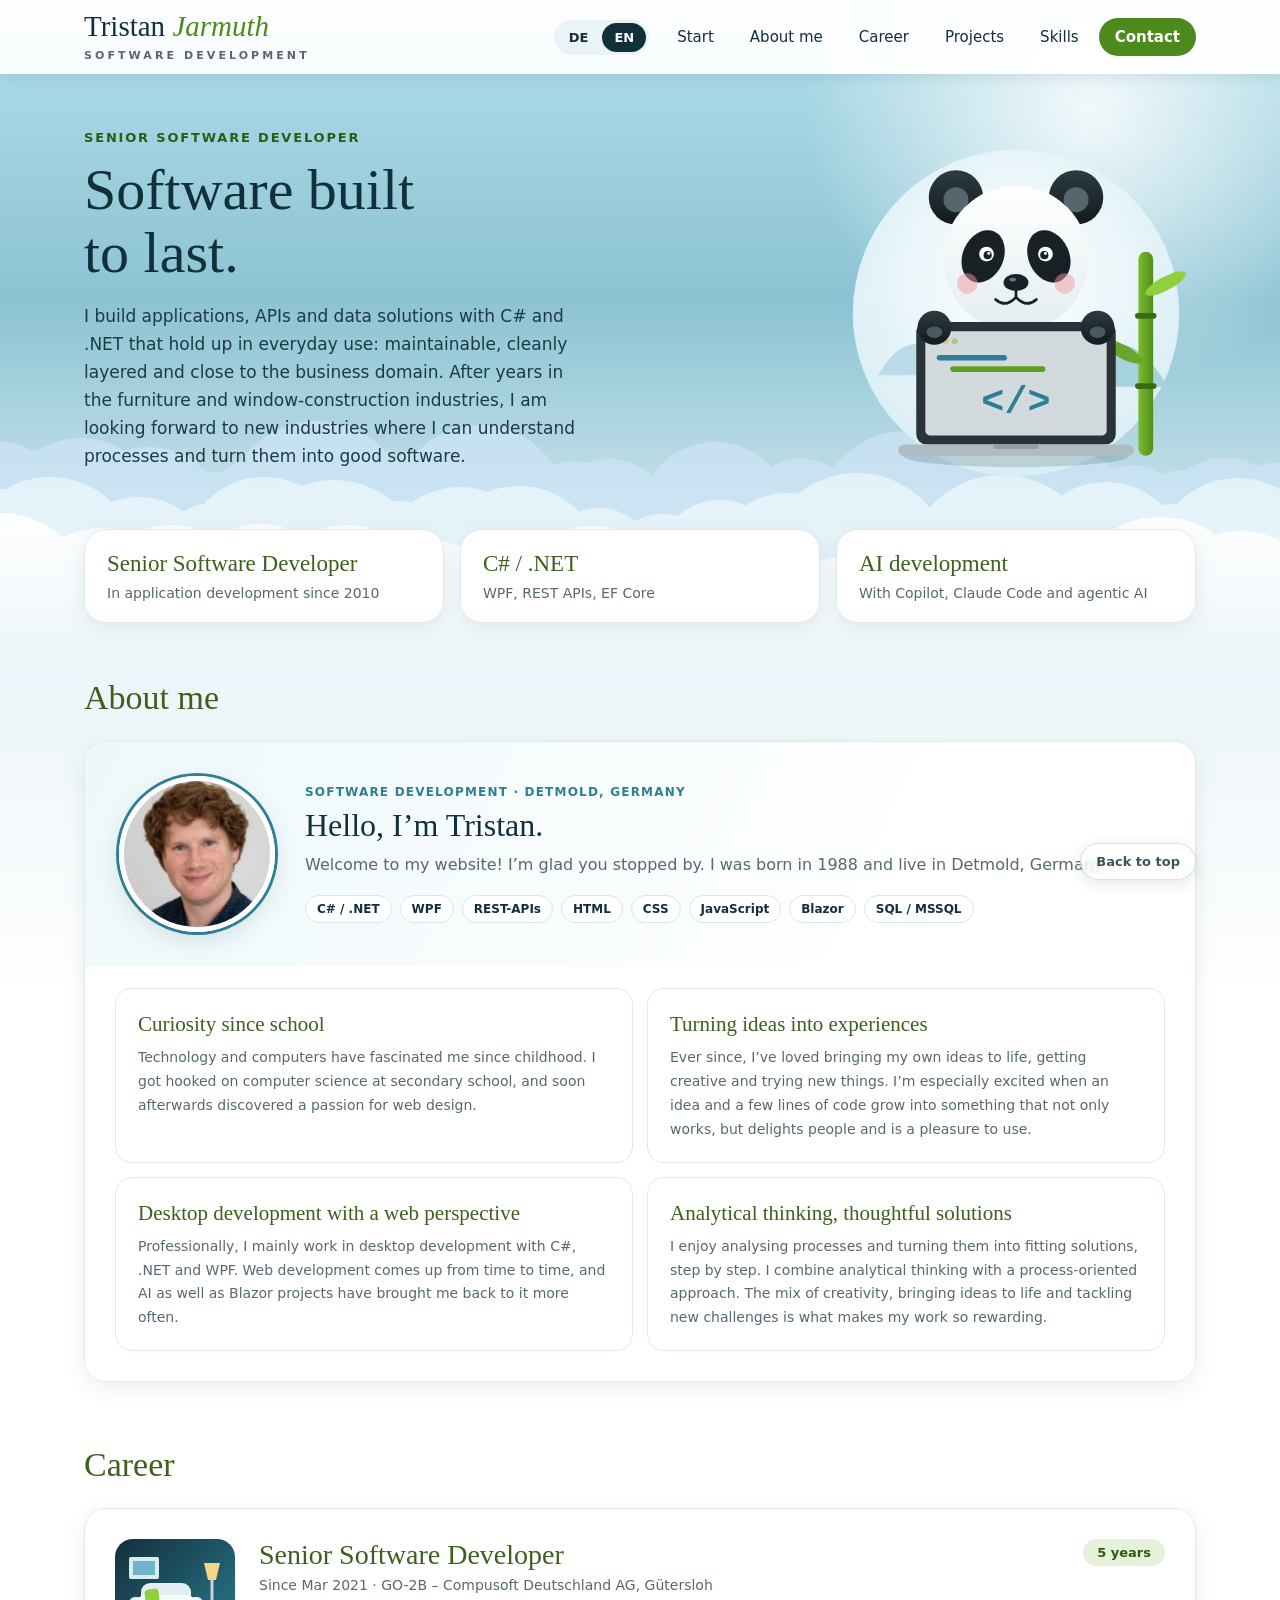
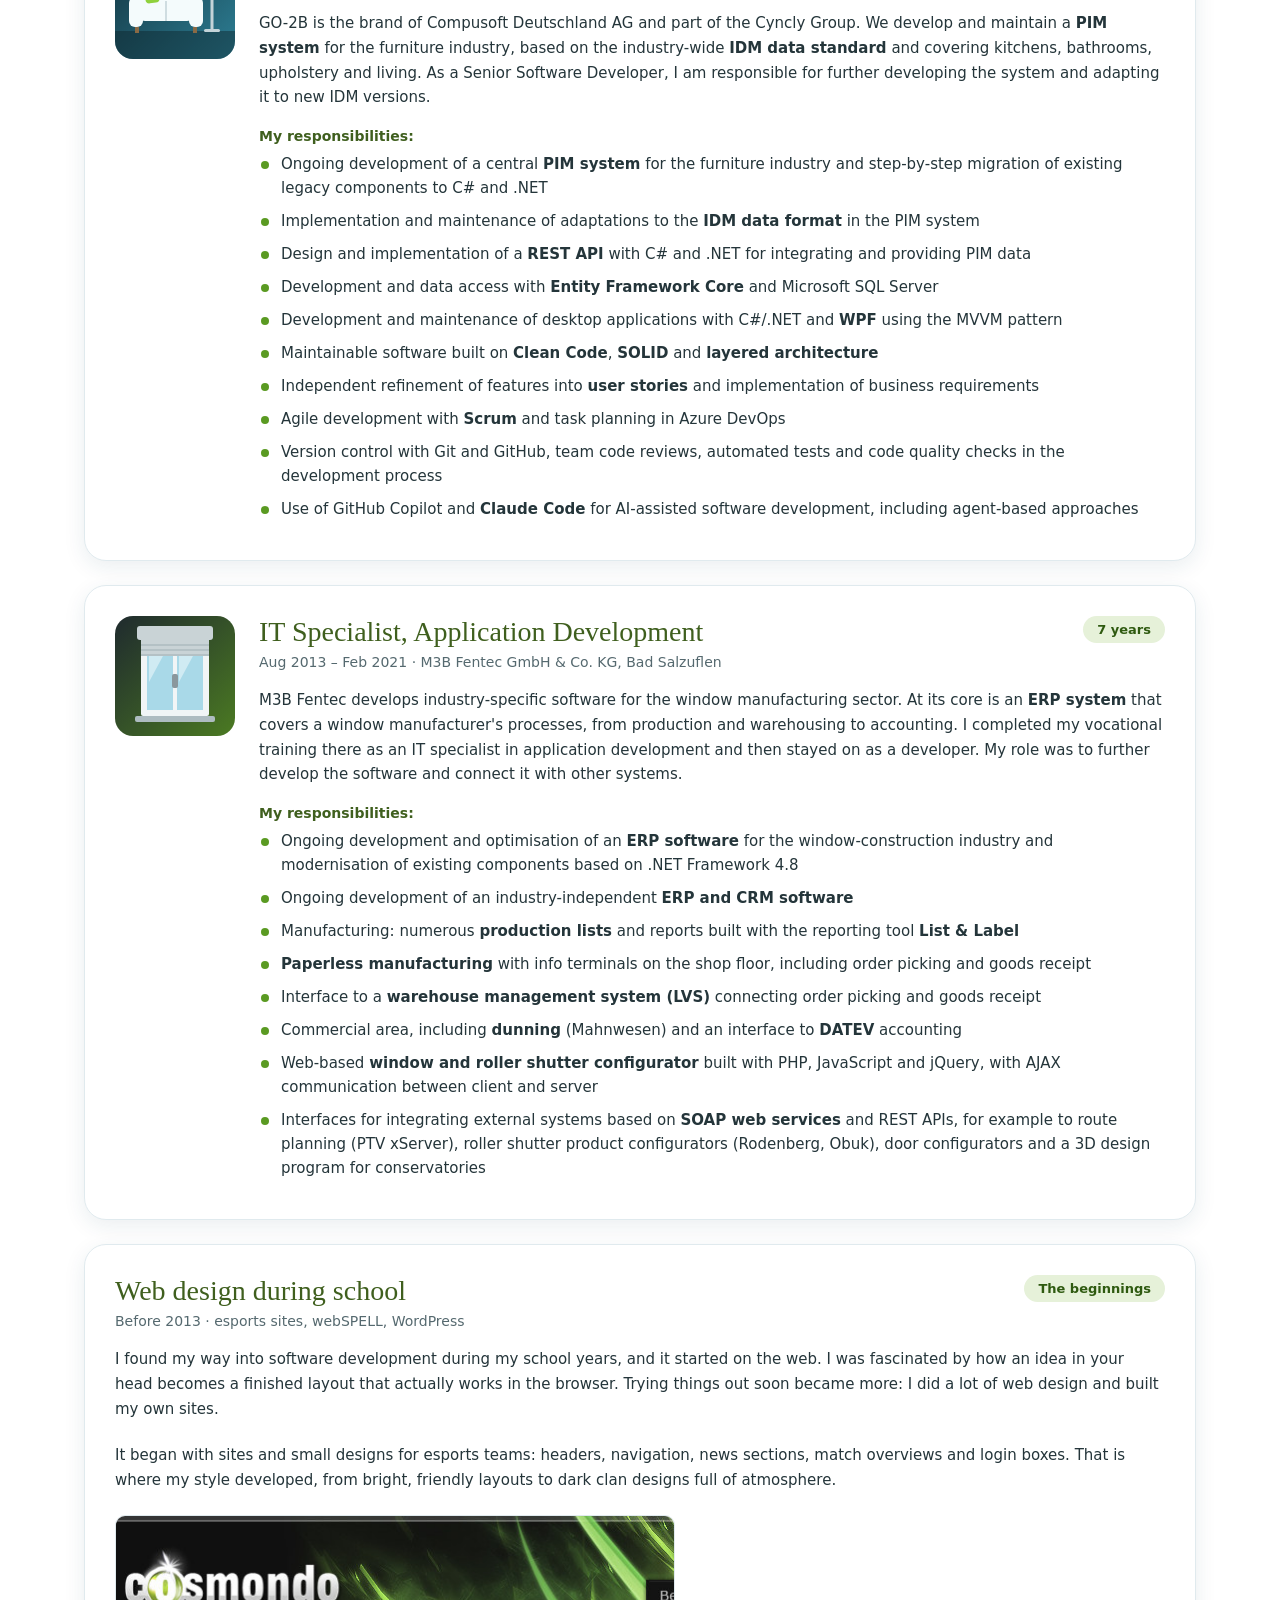
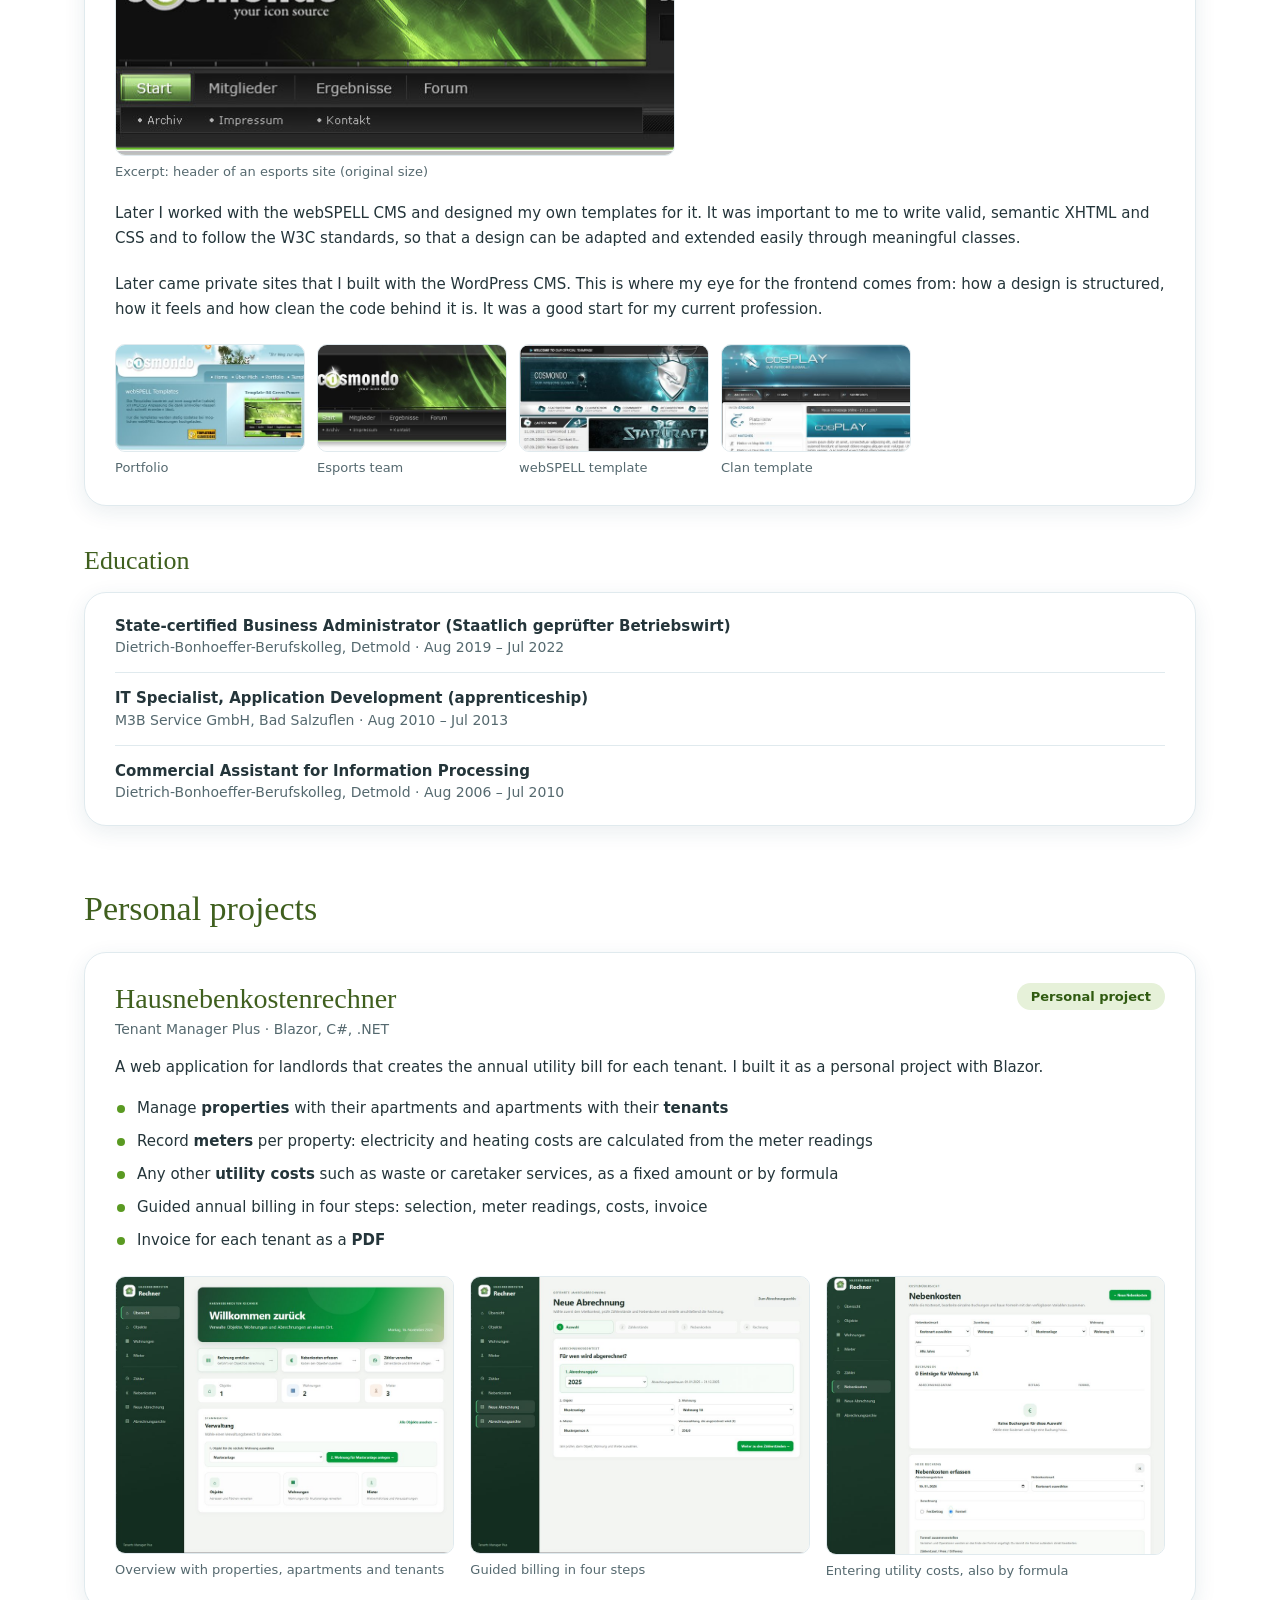
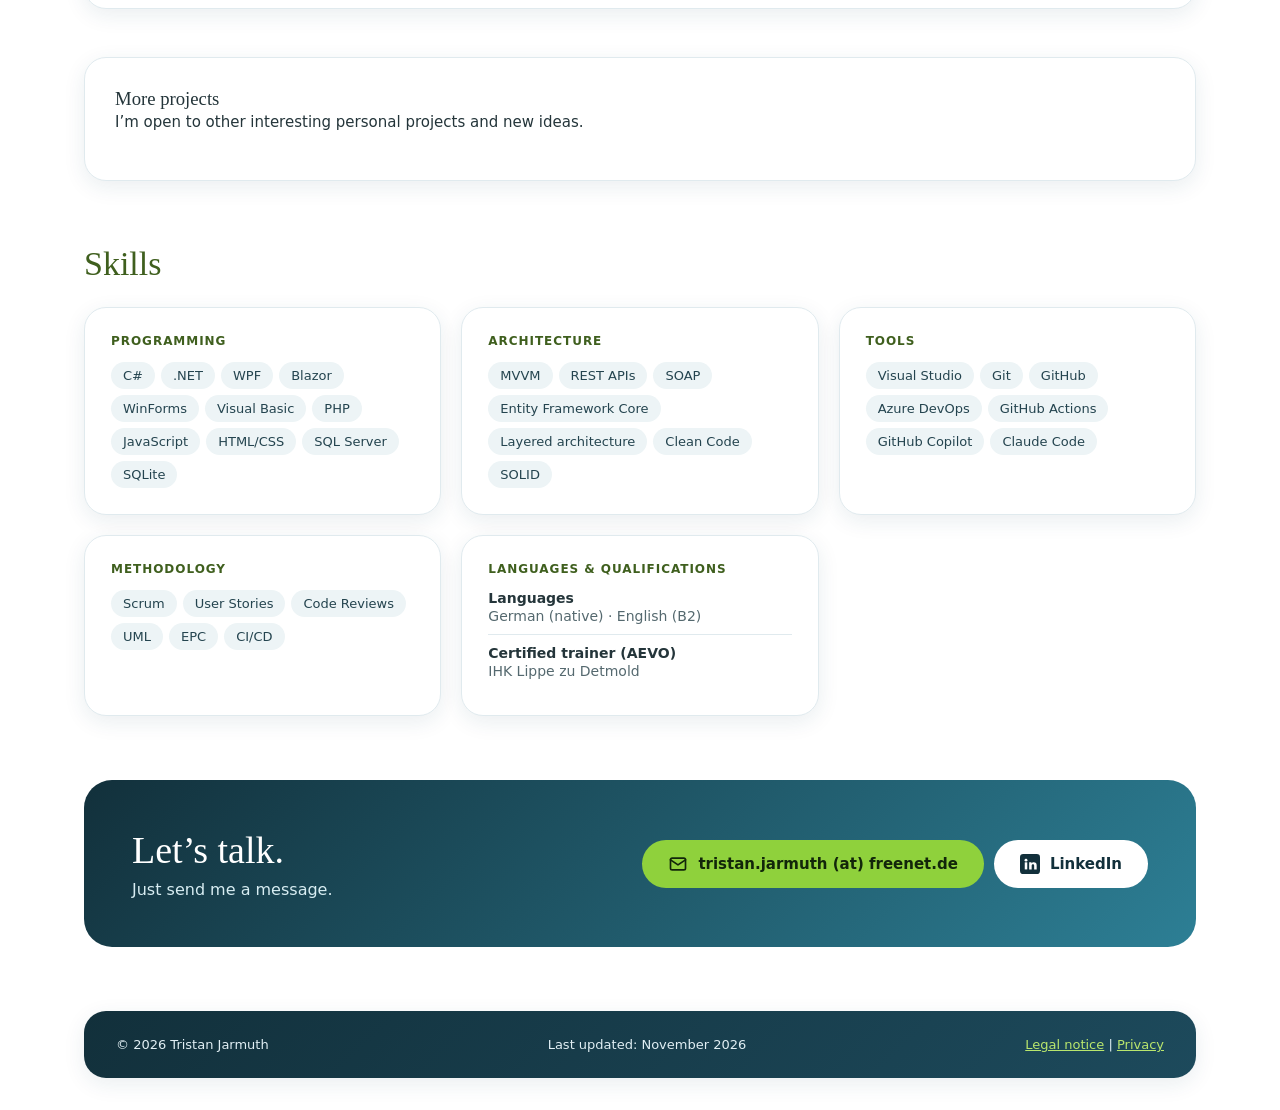
==== commit 6e2d9749: "Remove driving licence section from facts list in experience" ====
--- a/index.html
+++ b/index.html
@@ -336,7 +336,6 @@
         <dl class="facts-list">
           <div><dt><span lang="de">Sprachen</span><span lang="en">Languages</span></dt><dd><span lang="de">Deutsch (Muttersprache) · Englisch (B2)</span><span lang="en">German (native) · English (B2)</span></dd></div>
           <div><dt><span lang="de">Ausbilder gem. AEVO</span><span lang="en">Certified trainer (AEVO)</span></dt><dd>IHK Lippe zu Detmold</dd></div>
-          <div><dt><span lang="de">Führerschein</span><span lang="en">Driving licence</span></dt><dd><span lang="de">Klasse B</span><span lang="en">Class B</span></dd></div>
         </dl>
       </div>
     </div>
